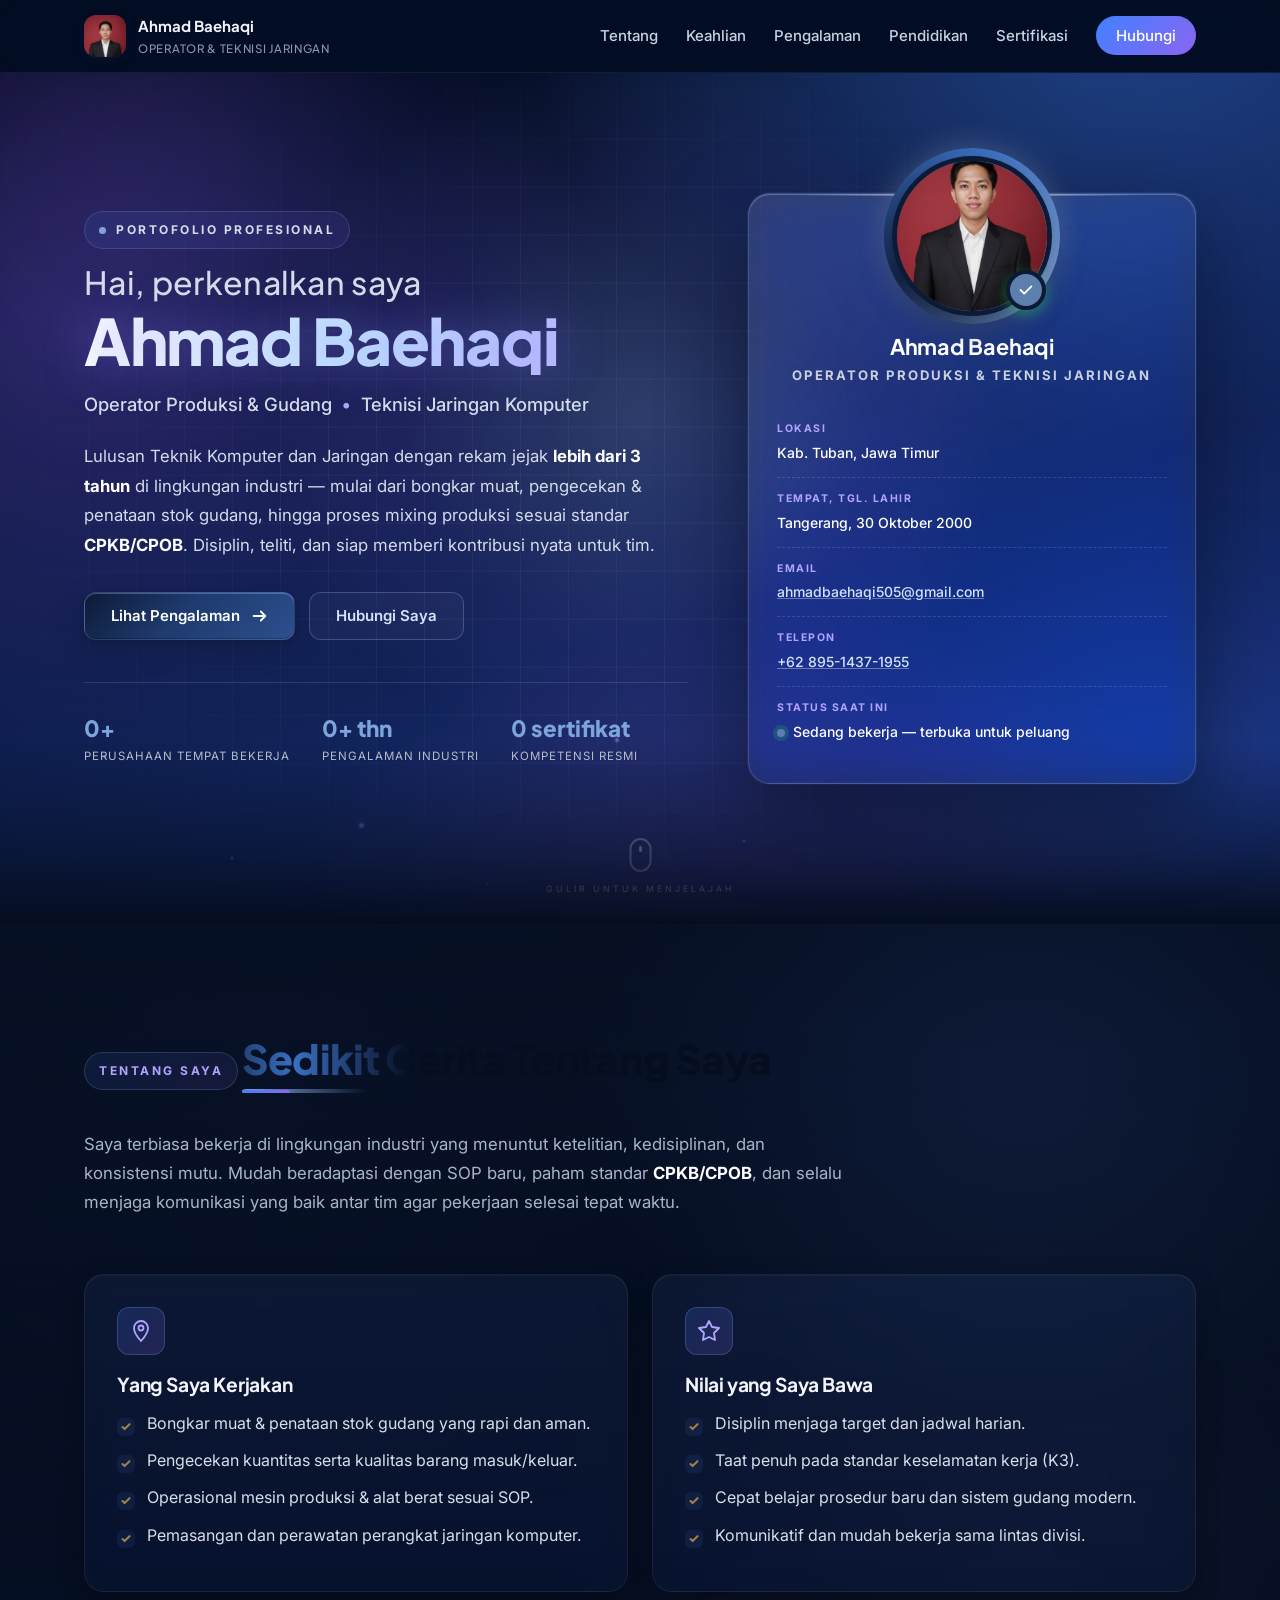
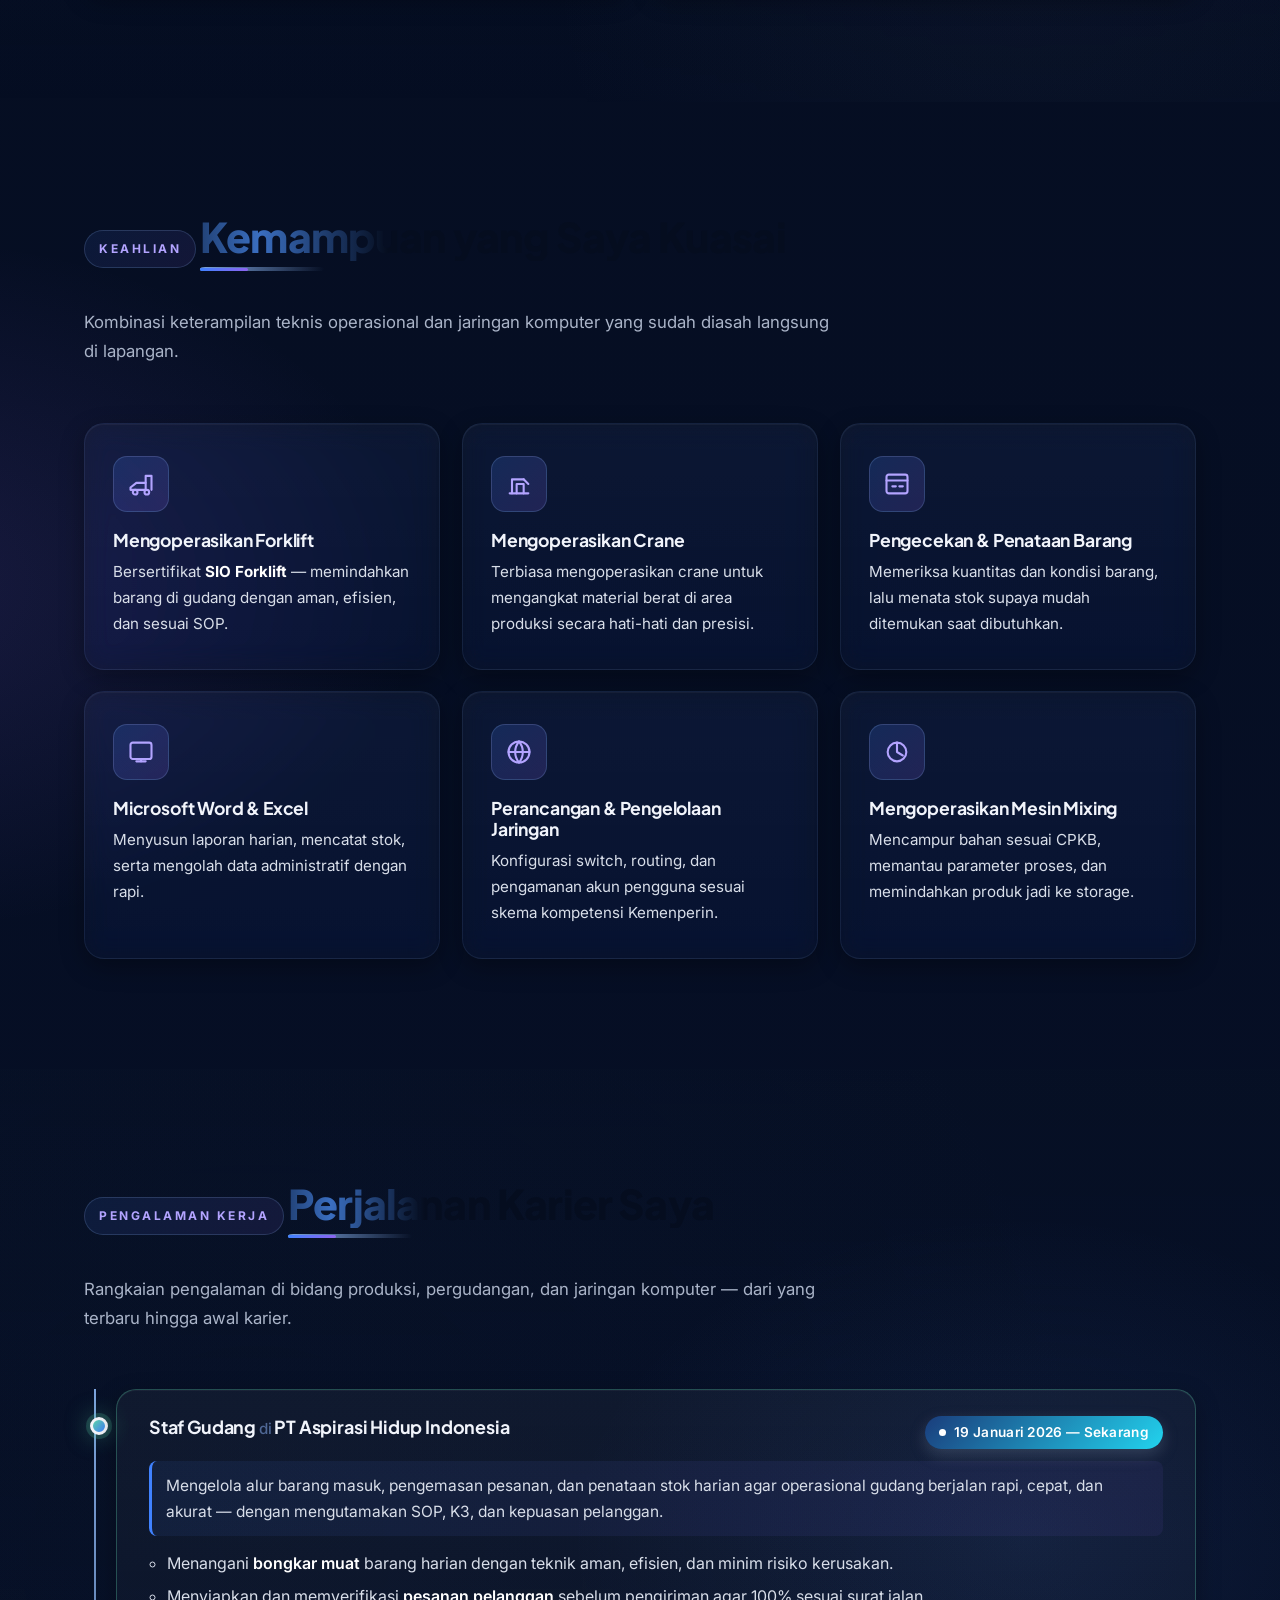
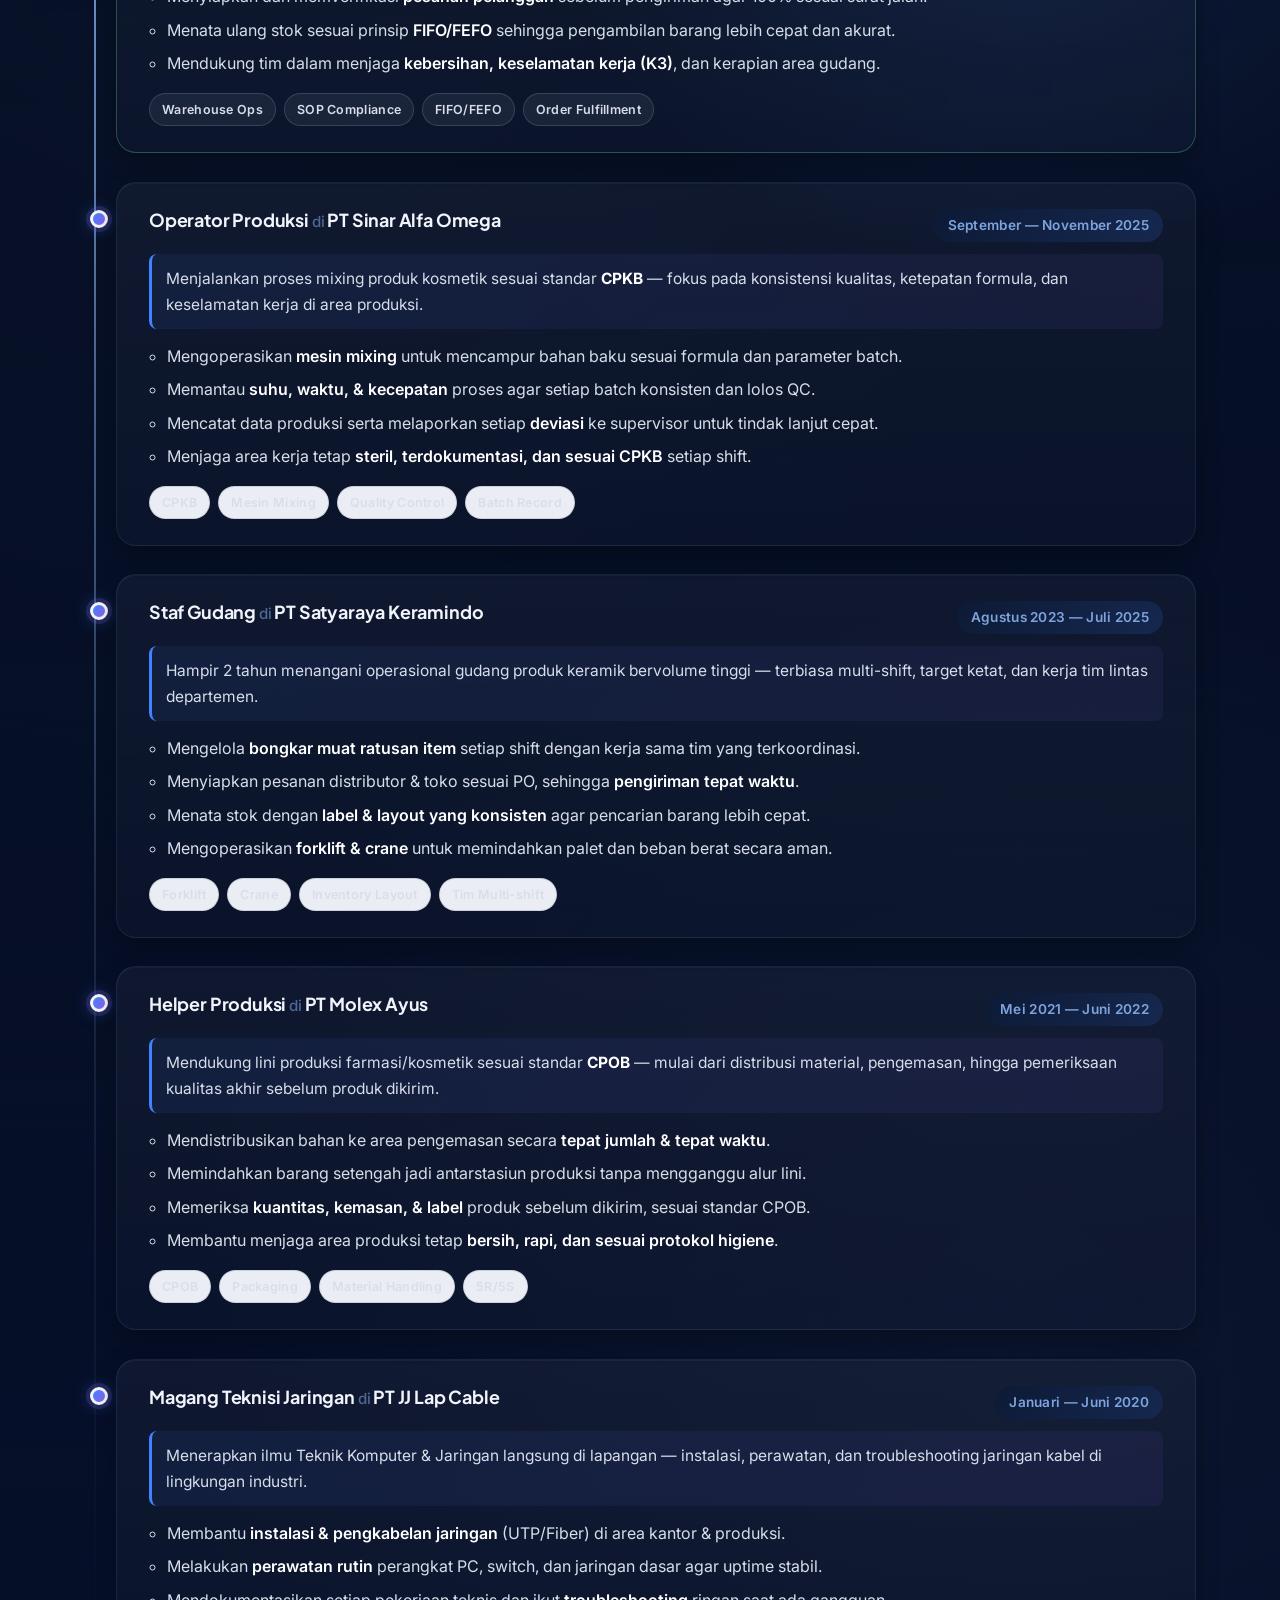
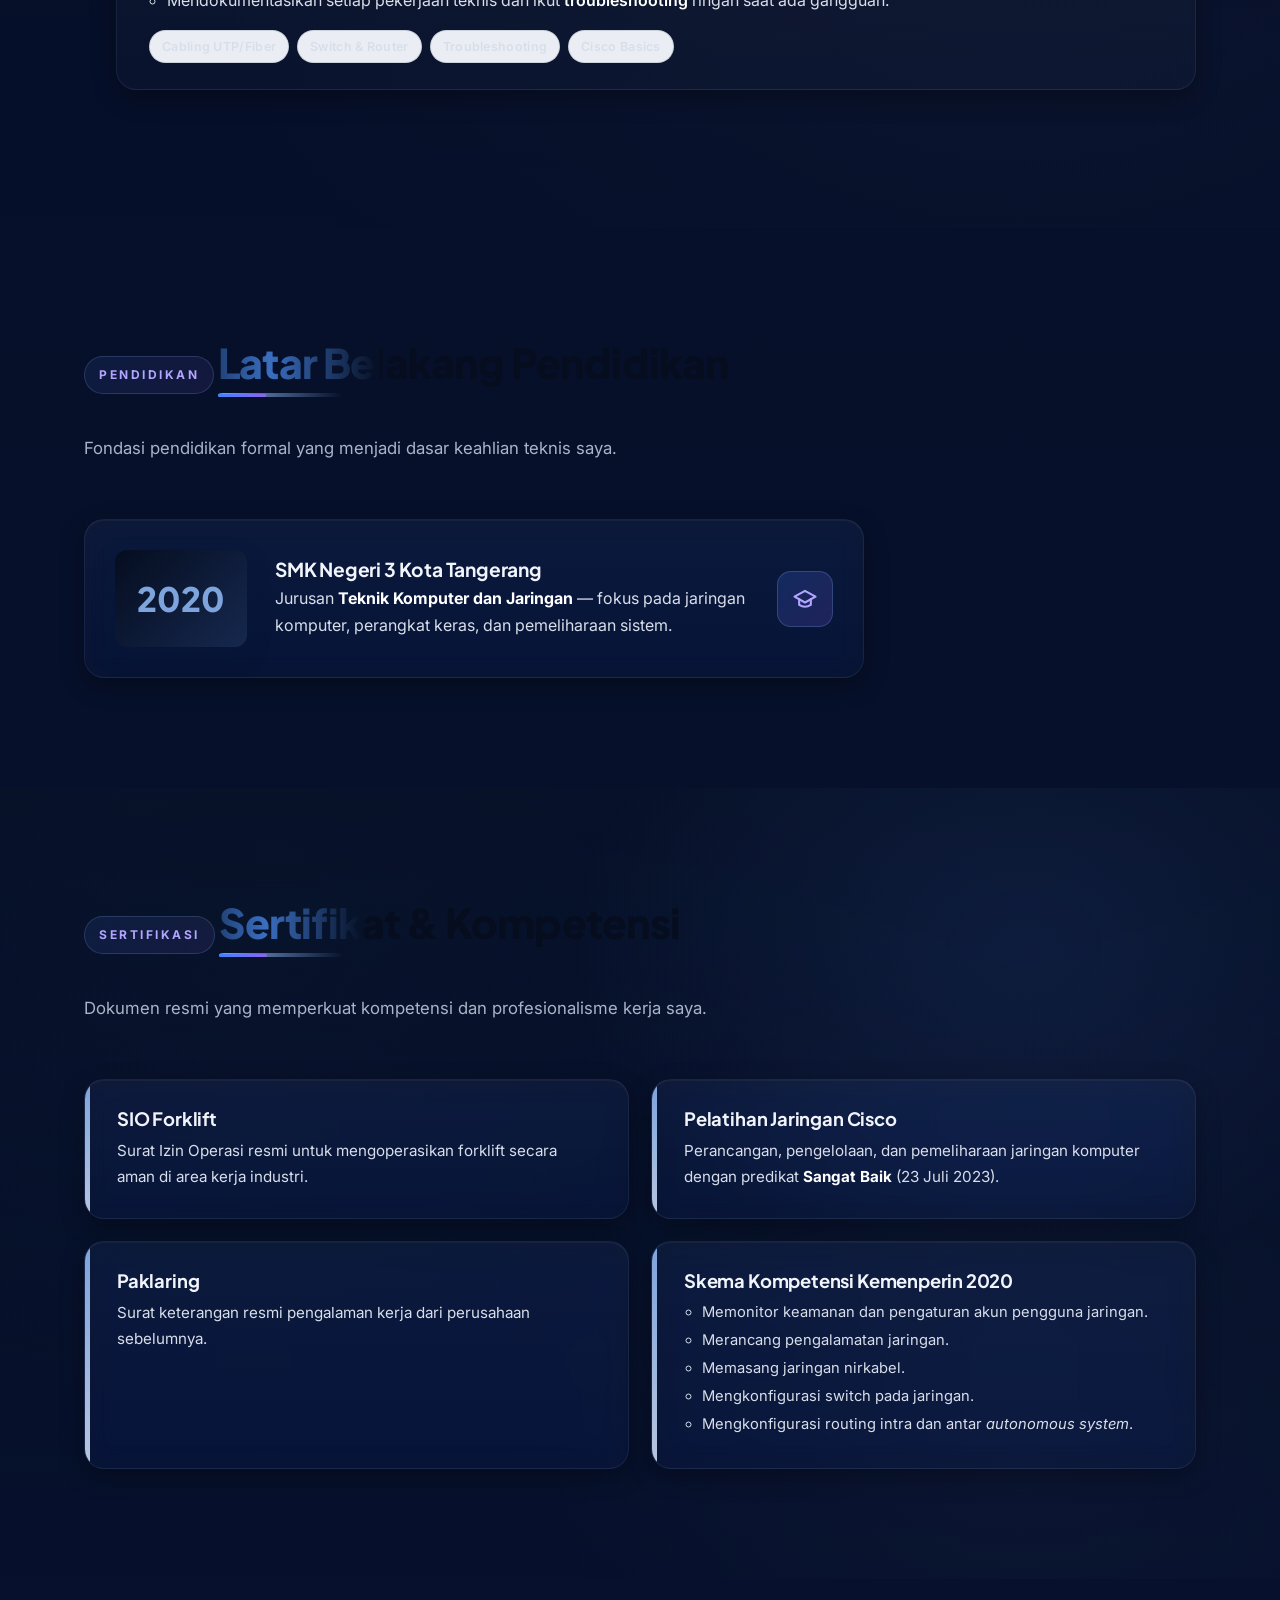
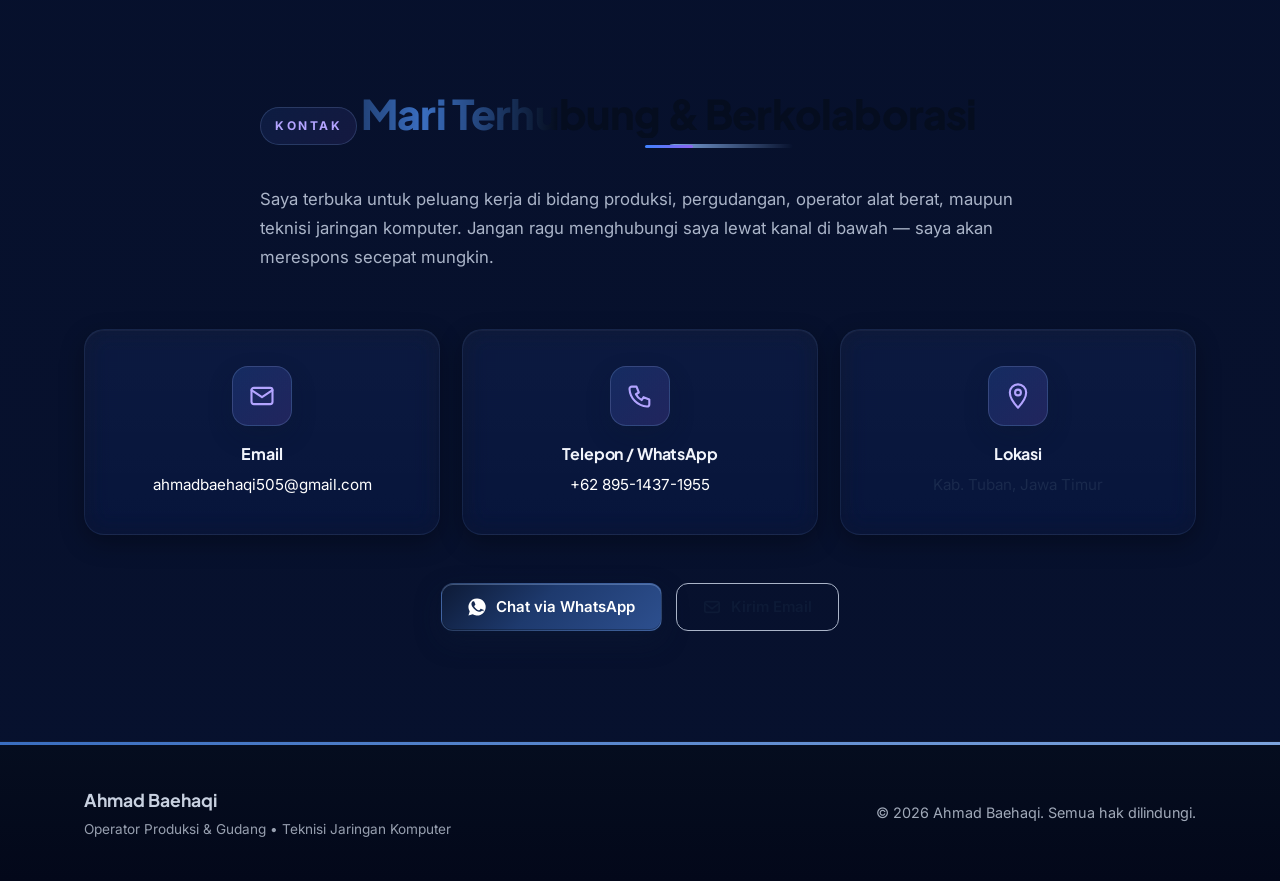
==== index.html @ 5075835d "v9.1: Hapus eyebrow numbering, naikkan kontras semua teks (body/list/period/tag/footer/dt) Co-Author" ====
<!DOCTYPE html>
<html lang="id">
<head>
  <meta charset="UTF-8" />
  <meta name="viewport" content="width=device-width, initial-scale=1.0" />
  <meta name="description" content="Portofolio resmi Ahmad Baehaqi — Operator Produksi & Gudang sekaligus Teknisi Jaringan Komputer. Pengalaman lebih dari 3 tahun menangani bongkar muat, pengelolaan stok, proses mixing produksi sesuai CPKB/CPOB, dan konfigurasi jaringan." />
  <meta name="author" content="Ahmad Baehaqi" />
  <meta name="theme-color" content="#050d1f" />
  <title>Ahmad Baehaqi — Operator Produksi &amp; Teknisi Jaringan</title>

  <!-- Open Graph -->
  <meta property="og:title" content="Ahmad Baehaqi — Portofolio Profesional" />
  <meta property="og:description" content="Operator Produksi &amp; Gudang bersertifikat SIO Forklift, sekaligus Teknisi Jaringan Komputer bersertifikat Cisco." />
  <meta property="og:type" content="website" />
  <meta property="og:image" content="assets/profile.png" />

  <link rel="preconnect" href="https://fonts.googleapis.com" />
  <link rel="preconnect" href="https://fonts.gstatic.com" crossorigin />
  <link href="https://fonts.googleapis.com/css2?family=Inter:wght@400;500;600;700;800&family=Plus+Jakarta+Sans:wght@600;700;800;900&display=swap" rel="stylesheet" />

  <link rel="stylesheet" href="styles.css" />
  <link rel="icon" type="image/svg+xml" href="data:image/svg+xml,%3Csvg xmlns='http://www.w3.org/2000/svg' viewBox='0 0 64 64'%3E%3Crect width='64' height='64' rx='14' fill='%233a4c6b'/%3E%3Ctext x='50%25' y='58%25' text-anchor='middle' fill='%23e7c695' font-family='Inter,Arial' font-size='32' font-weight='800'%3EAB%3C/text%3E%3C/svg%3E" />
</head>
<body>
  <!-- Scroll progress bar -->
  <div class="scroll-progress" aria-hidden="true"><span></span></div>

  <a class="skip-link" href="#main">Lewati ke konten utama</a>

  <header class="site-header" id="top">
    <div class="container nav-wrap">
      <a href="#top" class="brand" aria-label="Ahmad Baehaqi — Beranda">
        <span class="brand-mark" aria-hidden="true">
          <img src="assets/profile.png" alt="" loading="eager" width="40" height="40" draggable="false" oncontextmenu="return false" />
        </span>
        <span class="brand-text">
          <strong>Ahmad Baehaqi</strong>
          <small>Operator &amp; Teknisi Jaringan</small>
        </span>
      </a>

      <button class="nav-toggle" aria-expanded="false" aria-controls="primary-nav" aria-label="Buka menu navigasi">
        <span></span><span></span><span></span>
      </button>

      <nav id="primary-nav" class="primary-nav" aria-label="Navigasi utama">
        <ul>
          <li><a href="#about">Tentang</a></li>
          <li><a href="#skills">Keahlian</a></li>
          <li><a href="#experience">Pengalaman</a></li>
          <li><a href="#education">Pendidikan</a></li>
          <li><a href="#certifications">Sertifikasi</a></li>
          <li><a href="#contact" class="nav-cta btn-ripple">Hubungi</a></li>
        </ul>
      </nav>
    </div>
  </header>

  <main id="main">
    <!-- HERO -->
    <section class="hero">
      <div class="hero-bg" aria-hidden="true">
        <div class="hero-grid-pattern"></div>
        <div class="hero-orb hero-orb-1"></div>
        <div class="hero-orb hero-orb-2"></div>
        <div class="hero-spotlight"></div>
        <div class="particles">
          <span class="particle p1"></span><span class="particle p2"></span>
          <span class="particle p3"></span><span class="particle p4"></span>
          <span class="particle p5"></span><span class="particle p6"></span>
        </div>
      </div>

      <div class="container hero-grid">
        <div class="hero-copy reveal">
          <p class="eyebrow"><span class="pulse-dot"></span>Portofolio Profesional</p>
          <h1>
            <span class="hero-greet">Hai, perkenalkan saya</span>
            <span class="hero-name" data-text="Ahmad Baehaqi">Ahmad Baehaqi</span>
          </h1>
          <p class="title">Operator Produksi &amp; Gudang<span class="sep">•</span>Teknisi Jaringan Komputer</p>
          <p class="lead">
            Lulusan Teknik Komputer dan Jaringan dengan rekam jejak
            <strong>lebih dari 3 tahun</strong> di lingkungan industri — mulai dari
            bongkar muat, pengecekan &amp; penataan stok gudang, hingga proses mixing
            produksi sesuai standar <strong>CPKB/CPOB</strong>. Disiplin, teliti, dan
            siap memberi kontribusi nyata untuk tim.
          </p>
          <div class="hero-cta">
            <a class="btn btn-primary btn-ripple" href="#experience">
              Lihat Pengalaman
              <svg class="btn-arrow" width="18" height="18" viewBox="0 0 20 20" fill="none" stroke="currentColor" stroke-width="2" stroke-linecap="round" stroke-linejoin="round" aria-hidden="true"><path d="M4 10h12M12 5l5 5-5 5"/></svg>
            </a>
            <a class="btn btn-ghost btn-ripple" href="#contact">Hubungi Saya</a>
          </div>
          <ul class="hero-meta" aria-label="Ringkasan profesional">
            <li><span class="counter" data-target="5" data-suffix="+">0+</span><small>Perusahaan Tempat Bekerja</small></li>
            <li><span class="counter" data-target="3" data-suffix="+ thn">0+ thn</span><small>Pengalaman Industri</small></li>
            <li><span class="counter" data-target="4" data-suffix=" sertifikat">0 sertifikat</span><small>Kompetensi Resmi</small></li>
          </ul>
        </div>

        <aside class="hero-card reveal reveal-delay-1" aria-label="Kartu profil">
          <div class="hero-photo-wrap">
            <span class="photo-pulse photo-pulse-1" aria-hidden="true"></span>
            <span class="photo-pulse photo-pulse-2" aria-hidden="true"></span>
            <div class="hero-photo-ring" aria-hidden="true"></div>
            <img class="hero-photo" src="assets/profile.png" alt="Foto profil Ahmad Baehaqi" width="180" height="180" draggable="false" oncontextmenu="return false" />
            <span class="hero-badge" aria-hidden="true">
              <svg viewBox="0 0 20 20" fill="none" stroke="currentColor" stroke-width="2" stroke-linecap="round" stroke-linejoin="round"><path d="M4 10l4 4 8-8"/></svg>
            </span>
          </div>
          <h2 class="hero-card-name">Ahmad Baehaqi</h2>
          <p class="hero-card-role">Operator Produksi &amp; Teknisi Jaringan</p>
          <dl class="profile-list">
            <div><dt>Lokasi</dt><dd>Kab. Tuban, Jawa Timur</dd></div>
            <div><dt>Tempat, Tgl. Lahir</dt><dd>Tangerang, 30 Oktober 2000</dd></div>
            <div><dt>Email</dt><dd><a href="mailto:ahmadbaehaqi505@gmail.com">ahmadbaehaqi505@gmail.com</a></dd></div>
            <div><dt>Telepon</dt><dd><a href="tel:+6289514371955">+62 895-1437-1955</a></dd></div>
            <div><dt>Status Saat Ini</dt><dd><span class="dot" aria-hidden="true"></span>Sedang bekerja — terbuka untuk peluang</dd></div>
          </dl>
        </aside>
      </div>

      <div class="scroll-hint" aria-hidden="true">
        <span class="mouse"><span></span></span>
        <small>Gulir untuk menjelajah</small>
      </div>
    </section>

    <!-- ABOUT -->
    <section id="about" class="section section-alt">
      <div class="container">
        <header class="section-head reveal">
          <p class="eyebrow">Tentang Saya</p>
          <h2>Sedikit Cerita Tentang Saya</h2>
          <p class="section-lead">
            Saya terbiasa bekerja di lingkungan industri yang menuntut ketelitian,
            kedisiplinan, dan konsistensi mutu. Mudah beradaptasi dengan SOP baru,
            paham standar <strong>CPKB/CPOB</strong>, dan selalu menjaga komunikasi
            yang baik antar tim agar pekerjaan selesai tepat waktu.
          </p>
        </header>

        <div class="about-grid">
          <article class="about-card reveal">
            <span class="about-card-icon" aria-hidden="true">
              <svg viewBox="0 0 24 24" fill="none" stroke="currentColor" stroke-width="1.8" stroke-linecap="round" stroke-linejoin="round"><path d="M12 22s-7-7.5-7-13a7 7 0 1114 0c0 5.5-7 13-7 13z"/><circle cx="12" cy="9" r="2.5"/></svg>
            </span>
            <h3>Yang Saya Kerjakan</h3>
            <ul class="check-list">
              <li>Bongkar muat &amp; penataan stok gudang yang rapi dan aman.</li>
              <li>Pengecekan kuantitas serta kualitas barang masuk/keluar.</li>
              <li>Operasional mesin produksi &amp; alat berat sesuai SOP.</li>
              <li>Pemasangan dan perawatan perangkat jaringan komputer.</li>
            </ul>
          </article>
          <article class="about-card reveal reveal-delay-1">
            <span class="about-card-icon" aria-hidden="true">
              <svg viewBox="0 0 24 24" fill="none" stroke="currentColor" stroke-width="1.8" stroke-linecap="round" stroke-linejoin="round"><path d="M12 2l3 6 7 1-5 5 1 7-6-3-6 3 1-7-5-5 7-1 3-6z"/></svg>
            </span>
            <h3>Nilai yang Saya Bawa</h3>
            <ul class="check-list">
              <li>Disiplin menjaga target dan jadwal harian.</li>
              <li>Taat penuh pada standar keselamatan kerja (K3).</li>
              <li>Cepat belajar prosedur baru dan sistem gudang modern.</li>
              <li>Komunikatif dan mudah bekerja sama lintas divisi.</li>
            </ul>
          </article>
        </div>
      </div>
    </section>

    <!-- SKILLS -->
    <section id="skills" class="section">
      <div class="container">
        <header class="section-head reveal">
          <p class="eyebrow">Keahlian</p>
          <h2>Kemampuan yang Saya Kuasai</h2>
          <p class="section-lead">Kombinasi keterampilan teknis operasional dan jaringan komputer yang sudah diasah langsung di lapangan.</p>
        </header>

        <ul class="skills-grid">
          <li class="skill-card reveal">
            <span class="skill-icon" aria-hidden="true">
              <svg viewBox="0 0 24 24" fill="none" stroke="currentColor" stroke-width="1.8" stroke-linecap="round" stroke-linejoin="round"><path d="M3 17h13v-6H8L3 15v2z"/><path d="M16 11V5h5v12"/><circle cx="7" cy="19" r="2"/><circle cx="17" cy="19" r="2"/></svg>
            </span>
            <h3>Mengoperasikan Forklift</h3>
            <p>Bersertifikat <strong>SIO Forklift</strong> — memindahkan barang di gudang dengan aman, efisien, dan sesuai SOP.</p>
          </li>
          <li class="skill-card reveal reveal-delay-1">
            <span class="skill-icon" aria-hidden="true">
              <svg viewBox="0 0 24 24" fill="none" stroke="currentColor" stroke-width="1.8" stroke-linecap="round" stroke-linejoin="round"><path d="M4 20h16"/><path d="M6 20V8h10"/><path d="M16 8l4 4"/><path d="M10 20V12h6v8"/></svg>
            </span>
            <h3>Mengoperasikan Crane</h3>
            <p>Terbiasa mengoperasikan crane untuk mengangkat material berat di area produksi secara hati-hati dan presisi.</p>
          </li>
          <li class="skill-card reveal reveal-delay-2">
            <span class="skill-icon" aria-hidden="true">
              <svg viewBox="0 0 24 24" fill="none" stroke="currentColor" stroke-width="1.8" stroke-linecap="round" stroke-linejoin="round"><rect x="3" y="4" width="18" height="16" rx="2"/><path d="M3 9h18"/><path d="M8 14h3"/><path d="M14 14h3"/></svg>
            </span>
            <h3>Pengecekan &amp; Penataan Barang</h3>
            <p>Memeriksa kuantitas dan kondisi barang, lalu menata stok supaya mudah ditemukan saat dibutuhkan.</p>
          </li>
          <li class="skill-card reveal">
            <span class="skill-icon" aria-hidden="true">
              <svg viewBox="0 0 24 24" fill="none" stroke="currentColor" stroke-width="1.8" stroke-linecap="round" stroke-linejoin="round"><rect x="3" y="4" width="18" height="14" rx="2"/><path d="M8 20h8"/><path d="M12 18v2"/></svg>
            </span>
            <h3>Microsoft Word &amp; Excel</h3>
            <p>Menyusun laporan harian, mencatat stok, serta mengolah data administratif dengan rapi.</p>
          </li>
          <li class="skill-card reveal reveal-delay-1">
            <span class="skill-icon" aria-hidden="true">
              <svg viewBox="0 0 24 24" fill="none" stroke="currentColor" stroke-width="1.8" stroke-linecap="round" stroke-linejoin="round"><circle cx="12" cy="12" r="9"/><path d="M3 12h18"/><path d="M12 3a14 14 0 010 18"/><path d="M12 3a14 14 0 000 18"/></svg>
            </span>
            <h3>Perancangan &amp; Pengelolaan Jaringan</h3>
            <p>Konfigurasi switch, routing, dan pengamanan akun pengguna sesuai skema kompetensi Kemenperin.</p>
          </li>
          <li class="skill-card reveal reveal-delay-2">
            <span class="skill-icon" aria-hidden="true">
              <svg viewBox="0 0 24 24" fill="none" stroke="currentColor" stroke-width="1.8" stroke-linecap="round" stroke-linejoin="round"><circle cx="12" cy="12" r="8"/><path d="M12 4v8l5 3"/></svg>
            </span>
            <h3>Mengoperasikan Mesin Mixing</h3>
            <p>Mencampur bahan sesuai CPKB, memantau parameter proses, dan memindahkan produk jadi ke storage.</p>
          </li>
        </ul>
      </div>
    </section>

    <!-- EXPERIENCE -->
    <section id="experience" class="section section-alt">
      <div class="container">
        <header class="section-head reveal">
          <p class="eyebrow">Pengalaman Kerja</p>
          <h2>Perjalanan Karier Saya</h2>
          <p class="section-lead">Rangkaian pengalaman di bidang produksi, pergudangan, dan jaringan komputer — dari yang terbaru hingga awal karier.</p>
        </header>

        <ol class="timeline">
          <li class="timeline-item reveal is-current">
            <div class="timeline-dot" aria-hidden="true"></div>
            <div class="timeline-card">
              <div class="timeline-head">
                <h3>Staf Gudang <span class="at">di</span> PT Aspirasi Hidup Indonesia</h3>
                <span class="period period-current"><span class="period-dot" aria-hidden="true"></span>19 Januari 2026 — Sekarang</span>
              </div>
              <p class="timeline-summary">Mengelola alur barang masuk, pengemasan pesanan, dan penataan stok harian agar operasional gudang berjalan rapi, cepat, dan akurat — dengan mengutamakan SOP, K3, dan kepuasan pelanggan.</p>
              <ul>
                <li>Menangani <strong>bongkar muat</strong> barang harian dengan teknik aman, efisien, dan minim risiko kerusakan.</li>
                <li>Menyiapkan dan memverifikasi <strong>pesanan pelanggan</strong> sebelum pengiriman agar 100% sesuai surat jalan.</li>
                <li>Menata ulang stok sesuai prinsip <strong>FIFO/FEFO</strong> sehingga pengambilan barang lebih cepat dan akurat.</li>
                <li>Mendukung tim dalam menjaga <strong>kebersihan, keselamatan kerja (K3)</strong>, dan kerapian area gudang.</li>
              </ul>
              <ul class="tag-list" aria-label="Kompetensi utama">
                <li>Warehouse Ops</li><li>SOP Compliance</li><li>FIFO/FEFO</li><li>Order Fulfillment</li>
              </ul>
            </div>
          </li>

          <li class="timeline-item reveal">
            <div class="timeline-dot" aria-hidden="true"></div>
            <div class="timeline-card">
              <div class="timeline-head">
                <h3>Operator Produksi <span class="at">di</span> PT Sinar Alfa Omega</h3>
                <span class="period">September — November 2025</span>
              </div>
              <p class="timeline-summary">Menjalankan proses mixing produk kosmetik sesuai standar <strong>CPKB</strong> — fokus pada konsistensi kualitas, ketepatan formula, dan keselamatan kerja di area produksi.</p>
              <ul>
                <li>Mengoperasikan <strong>mesin mixing</strong> untuk mencampur bahan baku sesuai formula dan parameter batch.</li>
                <li>Memantau <strong>suhu, waktu, &amp; kecepatan</strong> proses agar setiap batch konsisten dan lolos QC.</li>
                <li>Mencatat data produksi serta melaporkan setiap <strong>deviasi</strong> ke supervisor untuk tindak lanjut cepat.</li>
                <li>Menjaga area kerja tetap <strong>steril, terdokumentasi, dan sesuai CPKB</strong> setiap shift.</li>
              </ul>
              <ul class="tag-list" aria-label="Kompetensi utama">
                <li>CPKB</li><li>Mesin Mixing</li><li>Quality Control</li><li>Batch Record</li>
              </ul>
            </div>
          </li>

          <li class="timeline-item reveal">
            <div class="timeline-dot" aria-hidden="true"></div>
            <div class="timeline-card">
              <div class="timeline-head">
                <h3>Staf Gudang <span class="at">di</span> PT Satyaraya Keramindo</h3>
                <span class="period">Agustus 2023 — Juli 2025</span>
              </div>
              <p class="timeline-summary">Hampir 2 tahun menangani operasional gudang produk keramik bervolume tinggi — terbiasa multi-shift, target ketat, dan kerja tim lintas departemen.</p>
              <ul>
                <li>Mengelola <strong>bongkar muat ratusan item</strong> setiap shift dengan kerja sama tim yang terkoordinasi.</li>
                <li>Menyiapkan pesanan distributor &amp; toko sesuai PO, sehingga <strong>pengiriman tepat waktu</strong>.</li>
                <li>Menata stok dengan <strong>label &amp; layout yang konsisten</strong> agar pencarian barang lebih cepat.</li>
                <li>Mengoperasikan <strong>forklift &amp; crane</strong> untuk memindahkan palet dan beban berat secara aman.</li>
              </ul>
              <ul class="tag-list" aria-label="Kompetensi utama">
                <li>Forklift</li><li>Crane</li><li>Inventory Layout</li><li>Tim Multi-shift</li>
              </ul>
            </div>
          </li>

          <li class="timeline-item reveal">
            <div class="timeline-dot" aria-hidden="true"></div>
            <div class="timeline-card">
              <div class="timeline-head">
                <h3>Helper Produksi <span class="at">di</span> PT Molex Ayus</h3>
                <span class="period">Mei 2021 — Juni 2022</span>
              </div>
              <p class="timeline-summary">Mendukung lini produksi farmasi/kosmetik sesuai standar <strong>CPOB</strong> — mulai dari distribusi material, pengemasan, hingga pemeriksaan kualitas akhir sebelum produk dikirim.</p>
              <ul>
                <li>Mendistribusikan bahan ke area pengemasan secara <strong>tepat jumlah &amp; tepat waktu</strong>.</li>
                <li>Memindahkan barang setengah jadi antarstasiun produksi tanpa mengganggu alur lini.</li>
                <li>Memeriksa <strong>kuantitas, kemasan, &amp; label</strong> produk sebelum dikirim, sesuai standar CPOB.</li>
                <li>Membantu menjaga area produksi tetap <strong>bersih, rapi, dan sesuai protokol higiene</strong>.</li>
              </ul>
              <ul class="tag-list" aria-label="Kompetensi utama">
                <li>CPOB</li><li>Packaging</li><li>Material Handling</li><li>5R/5S</li>
              </ul>
            </div>
          </li>

          <li class="timeline-item reveal">
            <div class="timeline-dot" aria-hidden="true"></div>
            <div class="timeline-card">
              <div class="timeline-head">
                <h3>Magang Teknisi Jaringan <span class="at">di</span> PT JJ Lap Cable</h3>
                <span class="period">Januari — Juni 2020</span>
              </div>
              <p class="timeline-summary">Menerapkan ilmu Teknik Komputer &amp; Jaringan langsung di lapangan — instalasi, perawatan, dan troubleshooting jaringan kabel di lingkungan industri.</p>
              <ul>
                <li>Membantu <strong>instalasi &amp; pengkabelan jaringan</strong> (UTP/Fiber) di area kantor &amp; produksi.</li>
                <li>Melakukan <strong>perawatan rutin</strong> perangkat PC, switch, dan jaringan dasar agar uptime stabil.</li>
                <li>Mendokumentasikan setiap pekerjaan teknis dan ikut <strong>troubleshooting</strong> ringan saat ada gangguan.</li>
              </ul>
              <ul class="tag-list" aria-label="Kompetensi utama">
                <li>Cabling UTP/Fiber</li><li>Switch &amp; Router</li><li>Troubleshooting</li><li>Cisco Basics</li>
              </ul>
            </div>
          </li>
        </ol>
      </div>
    </section>

    <!-- EDUCATION -->
    <section id="education" class="section">
      <div class="container">
        <header class="section-head reveal">
          <p class="eyebrow">Pendidikan</p>
          <h2>Latar Belakang Pendidikan</h2>
          <p class="section-lead">Fondasi pendidikan formal yang menjadi dasar keahlian teknis saya.</p>
        </header>

        <div class="edu-card reveal">
          <div class="edu-year">2020</div>
          <div class="edu-body">
            <h3>SMK Negeri 3 Kota Tangerang</h3>
            <p>Jurusan <strong>Teknik Komputer dan Jaringan</strong> — fokus pada jaringan komputer, perangkat keras, dan pemeliharaan sistem.</p>
          </div>
          <span class="edu-icon" aria-hidden="true">
            <svg viewBox="0 0 24 24" fill="none" stroke="currentColor" stroke-width="1.8" stroke-linecap="round" stroke-linejoin="round"><path d="M3 10l9-5 9 5-9 5-9-5z"/><path d="M7 12v5c3 2 7 2 10 0v-5"/></svg>
          </span>
        </div>
      </div>
    </section>

    <!-- CERTIFICATIONS -->
    <section id="certifications" class="section section-alt">
      <div class="container">
        <header class="section-head reveal">
          <p class="eyebrow">Sertifikasi</p>
          <h2>Sertifikat &amp; Kompetensi</h2>
          <p class="section-lead">Dokumen resmi yang memperkuat kompetensi dan profesionalisme kerja saya.</p>
        </header>

        <ul class="cert-grid">
          <li class="cert-card reveal">
            <span class="cert-ribbon" aria-hidden="true"></span>
            <h3>SIO Forklift</h3>
            <p>Surat Izin Operasi resmi untuk mengoperasikan forklift secara aman di area kerja industri.</p>
          </li>
          <li class="cert-card reveal reveal-delay-1">
            <span class="cert-ribbon" aria-hidden="true"></span>
            <h3>Pelatihan Jaringan Cisco</h3>
            <p>Perancangan, pengelolaan, dan pemeliharaan jaringan komputer dengan predikat <strong>Sangat Baik</strong> (23 Juli 2023).</p>
          </li>
          <li class="cert-card reveal">
            <span class="cert-ribbon" aria-hidden="true"></span>
            <h3>Paklaring</h3>
            <p>Surat keterangan resmi pengalaman kerja dari perusahaan sebelumnya.</p>
          </li>
          <li class="cert-card reveal reveal-delay-1">
            <span class="cert-ribbon" aria-hidden="true"></span>
            <h3>Skema Kompetensi Kemenperin 2020</h3>
            <ul class="mini-list">
              <li>Memonitor keamanan dan pengaturan akun pengguna jaringan.</li>
              <li>Merancang pengalamatan jaringan.</li>
              <li>Memasang jaringan nirkabel.</li>
              <li>Mengkonfigurasi switch pada jaringan.</li>
              <li>Mengkonfigurasi routing intra dan antar <em>autonomous system</em>.</li>
            </ul>
          </li>
        </ul>
      </div>
    </section>

    <!-- CONTACT -->
    <section id="contact" class="section contact-section">
      <div class="container contact-wrap">
        <header class="section-head section-head-center reveal">
          <p class="eyebrow">Kontak</p>
          <h2>Mari Terhubung &amp; Berkolaborasi</h2>
          <p class="section-lead">
            Saya terbuka untuk peluang kerja di bidang produksi, pergudangan, operator alat berat,
            maupun teknisi jaringan komputer. Jangan ragu menghubungi saya lewat kanal di bawah —
            saya akan merespons secepat mungkin.
          </p>
        </header>

        <ul class="contact-grid">
          <li class="contact-card reveal">
            <span class="contact-icon" aria-hidden="true">
              <svg viewBox="0 0 24 24" fill="none" stroke="currentColor" stroke-width="1.8" stroke-linecap="round" stroke-linejoin="round"><rect x="3" y="5" width="18" height="14" rx="2"/><path d="M3 7l9 6 9-6"/></svg>
            </span>
            <h3>Email</h3>
            <a class="contact-link" href="mailto:ahmadbaehaqi505@gmail.com">ahmadbaehaqi505@gmail.com</a>
          </li>
          <li class="contact-card reveal reveal-delay-1">
            <span class="contact-icon" aria-hidden="true">
              <svg viewBox="0 0 24 24" fill="none" stroke="currentColor" stroke-width="1.8" stroke-linecap="round" stroke-linejoin="round"><path d="M5 4h4l2 5-2.5 1.5a11 11 0 005 5L15 13l5 2v4a2 2 0 01-2 2A16 16 0 013 6a2 2 0 012-2z"/></svg>
            </span>
            <h3>Telepon / WhatsApp</h3>
            <a class="contact-link" href="https://wa.me/6289514371955" target="_blank" rel="noopener">+62 895-1437-1955</a>
          </li>
          <li class="contact-card reveal reveal-delay-2">
            <span class="contact-icon" aria-hidden="true">
              <svg viewBox="0 0 24 24" fill="none" stroke="currentColor" stroke-width="1.8" stroke-linecap="round" stroke-linejoin="round"><path d="M12 22s-7-7.5-7-13a7 7 0 1114 0c0 5.5-7 13-7 13z"/><circle cx="12" cy="9" r="2.5"/></svg>
            </span>
            <h3>Lokasi</h3>
            <span class="contact-link">Kab. Tuban, Jawa Timur</span>
          </li>
        </ul>

        <div class="contact-cta reveal">
          <a class="btn btn-primary btn-ripple" href="https://wa.me/6289514371955?text=Halo%20Ahmad%2C%20saya%20tertarik%20bekerja%20sama." target="_blank" rel="noopener">
            <svg viewBox="0 0 20 20" fill="currentColor" aria-hidden="true" width="18" height="18"><path d="M10 .5a9.5 9.5 0 00-8.1 14.4L.5 19.5l4.7-1.4A9.5 9.5 0 1010 .5zm5.6 13.4c-.2.7-1.4 1.3-1.9 1.4-.5.1-1.1.1-1.8-.1-.4-.1-1-.3-1.7-.6-3-1.3-5-4.4-5.1-4.6-.2-.2-1.3-1.7-1.3-3.3 0-1.5.8-2.3 1.1-2.6.3-.3.6-.4.8-.4h.6c.2 0 .5-.1.7.5.3.7 1 2.4 1.1 2.6.1.2.1.4 0 .6-.1.2-.2.4-.4.6-.2.2-.4.5-.5.6-.2.2-.4.4-.2.8.2.4.9 1.5 2 2.5 1.4 1.2 2.5 1.6 2.9 1.7.4.1.6.1.8-.1.2-.2.9-1 1.1-1.4.2-.3.4-.3.7-.2.3.1 1.8.9 2.2 1 .3.1.5.2.6.3 0 .2 0 .9-.2 1.7z"/></svg>
            Chat via WhatsApp
          </a>
          <a class="btn btn-outline-dark btn-ripple" href="mailto:ahmadbaehaqi505@gmail.com">
            <svg viewBox="0 0 20 20" fill="none" stroke="currentColor" stroke-width="2" stroke-linecap="round" stroke-linejoin="round" aria-hidden="true" width="18" height="18"><rect x="2" y="4" width="16" height="12" rx="2"/><path d="M2 6l8 6 8-6"/></svg>
            Kirim Email
          </a>
        </div>
      </div>
    </section>
  </main>

  <footer class="site-footer">
    <div class="container footer-wrap">
      <div>
        <p class="footer-brand">Ahmad Baehaqi</p>
        <p class="footer-sub">Operator Produksi &amp; Gudang • Teknisi Jaringan Komputer</p>
      </div>
      <p class="footer-meta">&copy; <span id="year"></span> Ahmad Baehaqi. Semua hak dilindungi.</p>
    </div>
  </footer>

  <a href="#top" class="to-top btn-ripple" aria-label="Kembali ke atas">
    <svg viewBox="0 0 20 20" fill="none" stroke="currentColor" stroke-width="2" stroke-linecap="round" stroke-linejoin="round" aria-hidden="true"><path d="M5 12l5-5 5 5"/></svg>
  </a>

  <script src="script.js"></script>
</body>
</html>
---- styles.css ----
/* =========================================================
   Ahmad Baehaqi — Portofolio
   Premium, Corporate / Professional edition (v2)
   Includes: reveal-on-scroll, ripple click, scroll progress,
   animated gradients, hero orbs, micro-interactions.
   ========================================================= */

:root {
  /* Palette — premium deep navy + royal blue + steel graphite (Stripe/Apple style, richer) */
  --navy-900: #050d1f;
  --navy-800: #0d1a36;
  --navy-700: #16284f;
  --navy-600: #1e3a6e;
  --navy-100: #d6dde9;
  --slate-900: #081226;
  --slate-700: #1a2a4d;
  --slate-600: #2d4f8e;
  --slate-500: #4f6896;
  --slate-300: #aab4c8;
  --slate-200: #cbd2dd;
  --slate-100: #e2e6ee;
  --slate-50:  #f1f4f9;
  --accent:    #3a6ec0;
  --accent-2:  #7da4dd;
  --accent-3:  #16284f;
  --accent-soft: rgba(58, 110, 192, 0.12);
  --cyan:      #5d7fae;
  --cyan-soft: rgba(93, 127, 174, 0.14);
  --rose:      #b8c6df;
  --silver:    #aab4c8;
  --silver-light: #d6dde9;
  --ice:       #dde6f3;
  --cream:     #f4f6fa;
  --cream-2:   #eaeef4;
  --white:     #ffffff;
  --success:   #5d7fae;

  /* Typography */
  --font-sans: 'Inter', system-ui, -apple-system, Segoe UI, Roboto, sans-serif;
  --font-display: 'Plus Jakarta Sans', var(--font-sans);

  /* Layout */
  --container: 1160px;
  --radius: 20px;
  --radius-sm: 12px;
  --shadow-sm: 0 2px 6px rgba(10, 22, 40, 0.05), 0 1px 3px rgba(10, 22, 40, 0.06);
  --shadow-md: 0 10px 28px rgba(10, 22, 40, 0.08), 0 4px 12px rgba(10, 22, 40, 0.05);
  --shadow-lg: 0 30px 70px rgba(10, 22, 40, 0.14);
  --shadow-gold: 0 14px 36px rgba(90, 108, 138, 0.30);

  --ease: cubic-bezier(0.16, 1, 0.3, 1);
  --ease-out: cubic-bezier(0.16, 1, 0.3, 1);
  --ease-smooth: cubic-bezier(0.4, 0, 0.2, 1);
  --transition: 0.5s var(--ease);
  --transition-fast: 0.25s var(--ease-smooth);
}

/* Reset */
*, *::before, *::after { box-sizing: border-box; }
html { scroll-behavior: smooth; }

body {
  margin: 0;
  font-family: var(--font-sans);
  background:
    radial-gradient(900px 600px at 90% -5%, rgba(220, 228, 240, 0.18), transparent 70%),
    radial-gradient(800px 500px at -10% 30%, rgba(180, 200, 220, 0.10), transparent 70%),
    linear-gradient(180deg, #f9fafc 0%, #f3f5f9 100%);
  background-attachment: fixed;
  font-size: 16px;
  line-height: 1.7;
  color: var(--slate-700);
  -webkit-font-smoothing: antialiased;
  -moz-osx-font-smoothing: grayscale;
  overflow-x: hidden;
}

::selection { background: var(--accent); color: var(--white); }

img {
  max-width: 100%;
  display: block;
  -webkit-user-drag: none;
  -khtml-user-drag: none;
  -moz-user-drag: none;
  -o-user-drag: none;
  user-drag: none;
  -webkit-touch-callout: none;
  pointer-events: none;
}

/* Discourage text selection / save on branding + photo */
.hero-photo-wrap,
.brand,
.hero-card-name,
.hero-card-role {
  -webkit-user-select: none;
  -moz-user-select: none;
  -ms-user-select: none;
  user-select: none;
}

a {
  color: var(--navy-700);
  text-decoration: none;
  transition: color var(--transition);
}
a:hover { color: var(--accent-3); }

h1, h2, h3, h4 {
  font-family: var(--font-display);
  color: var(--navy-900);
  line-height: 1.2;
  margin: 0 0 0.6em;
  letter-spacing: -0.01em;
}

.container {
  width: 100%;
  max-width: var(--container);
  margin: 0 auto;
  padding: 0 24px;
}

.skip-link {
  position: absolute;
  left: -9999px;
  top: 0;
  background: var(--navy-900);
  color: var(--white);
  padding: 10px 16px;
  z-index: 999;
  border-radius: 0 0 8px 0;
}
.skip-link:focus { left: 12px; top: 12px; }

/* ================= SCROLL PROGRESS BAR ================= */
.scroll-progress {
  position: fixed;
  inset: 0 0 auto 0;
  height: 3px;
  z-index: 200;
  background: transparent;
  pointer-events: none;
}
.scroll-progress span {
  display: block;
  height: 100%;
  width: 0%;
  background: linear-gradient(90deg, var(--accent), var(--accent-2));
  box-shadow: 0 0 12px rgba(212, 167, 44, 0.6);
  transition: width 0.1s linear;
}

/* ================= HEADER / NAV ================= */
.site-header {
  position: sticky;
  top: 0;
  background: rgba(250, 247, 241, 0.78);
  backdrop-filter: saturate(180%) blur(16px);
  -webkit-backdrop-filter: saturate(180%) blur(16px);
  border-bottom: 1px solid rgba(36, 52, 83, 0.12);
  z-index: 100;
  transition: background var(--transition), box-shadow var(--transition);
}
.site-header.is-scrolled {
  background: rgba(250, 247, 241, 0.95);
  box-shadow: 0 4px 22px rgba(10, 22, 40, 0.07);
}

.nav-wrap {
  display: flex;
  align-items: center;
  justify-content: space-between;
  min-height: 72px;
  gap: 16px;
  position: relative;
}

.brand {
  display: flex;
  align-items: center;
  gap: 12px;
  color: var(--navy-900);
  font-family: var(--font-display);
}
.brand:hover { color: var(--navy-900); }

.brand-mark {
  width: 42px;
  height: 42px;
  border-radius: 12px;
  overflow: hidden;
  background: var(--navy-800);
  display: grid;
  place-items: center;
  box-shadow: 0 4px 10px rgba(15, 42, 74, 0.18);
  transition: transform var(--transition);
}
.brand-mark img {
  width: 100%; height: 100%;
  object-fit: cover;
}
.brand:hover .brand-mark { transform: rotate(-4deg) scale(1.04); }

.brand-text strong { display: block; font-size: 15px; font-weight: 700; }
.brand-text small  { display: block; font-size: 11.5px; color: var(--slate-500); font-weight: 500; text-transform: uppercase; letter-spacing: 0.7px; }

.primary-nav ul {
  list-style: none;
  display: flex;
  gap: 28px;
  margin: 0;
  padding: 0;
  align-items: center;
}
.primary-nav a {
  color: var(--slate-700);
  font-weight: 500;
  font-size: 15px;
  padding: 8px 0;
  position: relative;
}
.primary-nav a::after {
  content: '';
  position: absolute;
  left: 0; right: 0; bottom: 0;
  height: 2px;
  background: var(--accent);
  transform: scaleX(0);
  transform-origin: left;
  transition: transform var(--transition);
}
.primary-nav a:hover::after,
.primary-nav a.is-active::after { transform: scaleX(1); }
.primary-nav a:hover { color: var(--navy-900); }

.nav-cta {
  background: linear-gradient(135deg, var(--navy-800), var(--navy-700));
  color: var(--white) !important;
  padding: 10px 20px !important;
  border-radius: 999px;
  transition: background var(--transition), transform var(--transition), box-shadow var(--transition);
  overflow: hidden;
  position: relative;
}
.nav-cta::after { display: none; }
.nav-cta:hover {
  background: linear-gradient(135deg, var(--navy-900), var(--navy-800));
  transform: translateY(-2px);
  box-shadow: 0 10px 22px rgba(10, 22, 40, 0.28);
}

.nav-toggle {
  display: none;
  width: 44px; height: 44px;
  border: 0;
  background: transparent;
  cursor: pointer;
  padding: 10px;
}
.nav-toggle span {
  display: block;
  height: 2px;
  background: var(--navy-900);
  margin: 5px 0;
  border-radius: 2px;
  transition: transform var(--transition), opacity var(--transition);
}
.nav-toggle[aria-expanded="true"] span:nth-child(1) { transform: translateY(7px) rotate(45deg); }
.nav-toggle[aria-expanded="true"] span:nth-child(2) { opacity: 0; }
.nav-toggle[aria-expanded="true"] span:nth-child(3) { transform: translateY(-7px) rotate(-45deg); }

/* ================= HERO ================= */
.hero {
  background:
    /* refined aurora mesh — cleaner, fewer overlaps */
    radial-gradient(1100px 800px at 88% -10%, rgba(64, 130, 255, 0.42), transparent 55%),
    radial-gradient(900px 700px at 5% 30%, rgba(110, 75, 220, 0.32), transparent 60%),
    radial-gradient(800px 600px at 60% 110%, rgba(200, 90, 170, 0.22), transparent 65%),
    /* deep base navy linear */
    linear-gradient(160deg,
      #03081a 0%,
      #08132e 22%,
      #0d1c48 45%,
      #142866 70%,
      #1c3186 100%
    );
  color: var(--white);
  padding: 120px 0 140px;
  position: relative;
  overflow: hidden;
  isolation: isolate;
}

/* Smooth fade-out at the bottom of hero, blending into cream sections */
.hero::after {
  content: '';
  position: absolute;
  left: 0;
  right: 0;
  bottom: 0;
  height: 180px;
  background: linear-gradient(
    180deg,
    rgba(249, 250, 252, 0) 0%,
    rgba(249, 250, 252, 0.30) 50%,
    rgba(249, 250, 252, 0.80) 85%,
    #f9fafc 100%
  );
  pointer-events: none;
  z-index: 1;
}

.hero-bg {
  position: absolute;
  inset: 0;
  z-index: -1;
  overflow: hidden;
}

.hero-grid-pattern {
  position: absolute;
  inset: 0;
  background-image:
    linear-gradient(rgba(255,255,255,0.04) 1px, transparent 1px),
    linear-gradient(90deg, rgba(255,255,255,0.04) 1px, transparent 1px);
  background-size: 48px 48px;
  background-position: center;
  mask-image: radial-gradient(ellipse at center, black 40%, transparent 80%);
  -webkit-mask-image: radial-gradient(ellipse at center, black 40%, transparent 80%);
}

.hero-orb {
  position: absolute;
  border-radius: 50%;
  filter: blur(70px);
  opacity: 0.55;
  will-change: transform;
}
.hero-orb-1 {
  width: 540px; height: 540px;
  background: radial-gradient(circle, rgba(140, 100, 240, 0.28), transparent 70%);
  top: -180px; left: -140px;
  animation: float-orb 22s var(--ease) infinite alternate;
}
.hero-orb-2 {
  width: 580px; height: 580px;
  background: radial-gradient(circle, rgba(80, 165, 255, 0.26), transparent 70%);
  bottom: -200px; right: -180px;
  animation: float-orb 26s var(--ease) infinite alternate-reverse;
}
@keyframes float-orb {
  0%   { transform: translate(0, 0) scale(1); }
  100% { transform: translate(60px, -40px) scale(1.08); }
}

.hero-grid {
  display: grid;
  grid-template-columns: 1.35fr 1fr;
  gap: 60px;
  align-items: center;
  position: relative;
  z-index: 2;
}

.eyebrow {
  display: inline-flex;
  align-items: center;
  gap: 10px;
  font-size: 11.5px;
  letter-spacing: 3px;
  text-transform: uppercase;
  color: var(--accent-2);
  font-weight: 700;
  margin: 0 0 16px;
  background: rgba(220, 228, 240, 0.10);
  border: 1px solid rgba(220, 228, 240, 0.28);
  padding: 8px 14px;
  border-radius: 999px;
}
.pulse-dot {
  width: 7px; height: 7px;
  border-radius: 50%;
  background: var(--accent-2);
  box-shadow: 0 0 0 0 rgba(220, 228, 240, 0.8);
  animation: pulse 1.8s infinite;
}
@keyframes pulse {
  0%   { box-shadow: 0 0 0 0 rgba(220, 228, 240, 0.7); }
  70%  { box-shadow: 0 0 0 10px rgba(220, 228, 240, 0); }
  100% { box-shadow: 0 0 0 0 rgba(220, 228, 240, 0); }
}

.hero h1 {
  color: var(--white);
  font-size: clamp(2.3rem, 5vw, 4rem);
  font-weight: 800;
  margin: 0 0 14px;
  letter-spacing: -0.02em;
  line-height: 1.08;
}
.hero-greet {
  display: block;
  font-size: 0.5em;
  font-weight: 500;
  letter-spacing: 0.01em;
  color: #c9d0db;
  margin-bottom: 6px;
  opacity: 0;
  transform: translateY(12px);
  animation: fadeUp 0.7s var(--ease-out) 0.2s forwards;
}
.hero h1 .hero-name {
  display: block;
  background: linear-gradient(90deg, var(--accent-2) 0%, var(--rose) 40%, var(--accent-2) 60%, var(--accent) 100%);
  background-size: 220% 100%;
  -webkit-background-clip: text;
  background-clip: text;
  -webkit-text-fill-color: transparent;
  animation: shimmer 7s ease-in-out infinite, fadeUp 0.9s var(--ease-out) 0.35s both;
  position: relative;
}
@keyframes shimmer {
  0%, 100% { background-position: 0% 0%; }
  50%      { background-position: 100% 0%; }
}
@keyframes fadeUp {
  0%   { opacity: 0; transform: translateY(14px); }
  100% { opacity: 1; transform: translateY(0); }
}

.title {
  font-size: 1.15rem;
  color: #b6bdc9;
  font-weight: 500;
  margin: 0 0 22px;
}
.title .sep {
  margin: 0 10px;
  color: var(--accent-2);
  font-weight: 700;
}

.lead {
  font-size: 1.05rem;
  color: #a8b0bf;
  max-width: 56ch;
  margin: 0 0 32px;
  line-height: 1.75;
}
.lead strong { color: var(--accent-2); font-weight: 600; }

.hero-cta {
  display: flex;
  flex-wrap: wrap;
  gap: 14px;
  margin-bottom: 42px;
}

/* Buttons */
.btn {
  display: inline-flex;
  align-items: center;
  gap: 10px;
  padding: 14px 26px;
  border-radius: 12px;
  font-family: var(--font-sans);
  font-weight: 600;
  font-size: 15px;
  line-height: 1.2;
  white-space: nowrap;
  text-decoration: none;
  border: 1px solid transparent;
  cursor: pointer;
  position: relative;
  overflow: hidden;
  transition: transform var(--transition), background var(--transition), color var(--transition), box-shadow var(--transition), border-color var(--transition);
}
.btn svg { flex-shrink: 0; width: 18px; height: 18px; }

.btn-primary {
  background: linear-gradient(135deg, var(--accent-2) 0%, var(--accent) 55%, var(--rose) 100%);
  color: var(--navy-900);
  box-shadow: var(--shadow-gold);
}
.btn-primary:hover {
  transform: translateY(-3px);
  box-shadow: 0 18px 40px rgba(90, 108, 138, 0.45);
  color: var(--navy-900);
}
.btn-primary:hover .btn-arrow { transform: translateX(4px); }
.btn-arrow { transition: transform var(--transition); }

.btn-ghost {
  border-color: rgba(255,255,255,0.28);
  color: var(--white);
}
.btn-ghost:hover {
  border-color: var(--accent-2);
  color: var(--accent-2);
  background: rgba(212, 167, 44, 0.08);
  transform: translateY(-2px);
}

.btn-outline {
  background: rgba(255,255,255,0.08);
  border-color: rgba(255,255,255,0.18);
  color: var(--white);
  backdrop-filter: blur(6px);
}
.btn-outline:hover {
  background: rgba(255,255,255,0.16);
  border-color: var(--accent-2);
  color: var(--accent-2);
  transform: translateY(-2px);
}

.btn-outline-dark {
  background: transparent;
  border-color: var(--slate-300);
  color: var(--navy-800);
}
.btn-outline-dark:hover {
  border-color: var(--navy-800);
  background: var(--navy-800);
  color: var(--white);
  transform: translateY(-2px);
}

/* Ripple effect */
.btn-ripple { position: relative; overflow: hidden; }
.btn-ripple .ripple {
  position: absolute;
  border-radius: 50%;
  transform: scale(0);
  background: rgba(255, 255, 255, 0.55);
  pointer-events: none;
  animation: ripple-anim 0.6s var(--ease);
}
.btn-primary.btn-ripple .ripple { background: rgba(42, 55, 84, 0.30); }
.btn-outline-dark.btn-ripple .ripple { background: rgba(42, 55, 84, 0.18); }
@keyframes ripple-anim {
  to { transform: scale(4); opacity: 0; }
}

.hero-meta {
  list-style: none;
  padding: 0;
  margin: 0;
  display: flex;
  flex-wrap: wrap;
  gap: 32px;
  border-top: 1px solid rgba(255,255,255,0.12);
  padding-top: 26px;
}
.hero-meta li span {
  display: block;
  font-family: var(--font-display);
  font-size: 1.4rem;
  font-weight: 800;
  color: var(--accent-2);
}
.hero-meta li small {
  display: block;
  color: #c9d0db;
  font-size: 11.5px;
  letter-spacing: 1px;
  text-transform: uppercase;
}

/* Hero card */
.hero-card {
  background: linear-gradient(180deg, rgba(255,255,255,0.11), rgba(255,255,255,0.04));
  border: 1px solid rgba(255,255,255,0.18);
  border-radius: 22px;
  padding: 32px 28px 28px;
  backdrop-filter: blur(14px);
  position: relative;
  box-shadow: 0 30px 70px rgba(10, 22, 40, 0.25);
  animation: soft-breathe 6s ease-in-out infinite;
}
@keyframes soft-breathe {
  0%, 100% { box-shadow: 0 30px 70px rgba(10, 22, 40, 0.25); transform: translateY(0); }
  50%      { box-shadow: 0 36px 80px rgba(10, 22, 40, 0.32); transform: translateY(-4px); }
}
.hero-card::before {
  content: '';
  position: absolute;
  inset: 0;
  border-radius: 22px;
  padding: 1px;
  background: linear-gradient(135deg, rgba(212,167,44,0.6), rgba(255,255,255,0.05) 40%, transparent 70%);
  -webkit-mask: linear-gradient(#000 0 0) content-box, linear-gradient(#000 0 0);
          mask: linear-gradient(#000 0 0) content-box, linear-gradient(#000 0 0);
  -webkit-mask-composite: xor;
          mask-composite: exclude;
  pointer-events: none;
}

.hero-photo-wrap {
  position: relative;
  width: 160px;
  height: 160px;
  margin: -70px auto 18px;
}
.hero-photo-ring {
  position: absolute;
  inset: -8px;
  border-radius: 50%;
  background: conic-gradient(from 0deg, var(--accent), var(--accent-2), var(--accent-3), var(--accent));
  animation: spin 8s linear infinite;
  filter: blur(0.5px);
}
.hero-photo {
  position: relative;
  width: 160px;
  height: 160px;
  border-radius: 50%;
  object-fit: cover;
  border: 5px solid var(--navy-800);
  box-shadow: 0 12px 32px rgba(0,0,0,0.35);
}
.hero-badge {
  position: absolute;
  right: 6px; bottom: 6px;
  width: 40px; height: 40px;
  border-radius: 50%;
  background: var(--success);
  color: var(--white);
  display: grid;
  place-items: center;
  border: 4px solid var(--navy-800);
  box-shadow: 0 4px 14px rgba(34, 197, 94, 0.5);
}
.hero-badge svg { width: 18px; height: 18px; }
@keyframes spin { to { transform: rotate(360deg); } }

.hero-card-name {
  text-align: center;
  color: var(--white);
  font-size: 1.35rem;
  margin: 0 0 4px;
}
.hero-card-role {
  text-align: center;
  color: var(--accent-2);
  font-size: 0.82rem;
  letter-spacing: 2px;
  text-transform: uppercase;
  margin: 0 0 22px;
  font-weight: 700;
}

.profile-list { margin: 0; padding: 0; }
.profile-list > div {
  padding: 12px 0;
  border-bottom: 1px dashed rgba(255,255,255,0.14);
}
.profile-list > div:last-child { border-bottom: 0; }
.profile-list dt {
  color: var(--accent-2);
  font-size: 10.5px;
  letter-spacing: 2px;
  text-transform: uppercase;
  font-weight: 700;
  margin-bottom: 3px;
}
.profile-list dd {
  margin: 0;
  color: var(--white);
  font-size: 14px;
  font-weight: 500;
}
.profile-list a { color: var(--white); text-decoration: underline; text-decoration-color: rgba(255,255,255,0.35); }
.profile-list a:hover { color: var(--accent-2); text-decoration-color: var(--accent-2); }

.dot {
  display: inline-block;
  width: 8px; height: 8px;
  border-radius: 50%;
  background: var(--success);
  margin-right: 8px;
  box-shadow: 0 0 0 4px rgba(34, 197, 94, 0.22);
  animation: pulse-green 2s infinite;
}
@keyframes pulse-green {
  0%   { box-shadow: 0 0 0 0 rgba(34, 197, 94, 0.55); }
  70%  { box-shadow: 0 0 0 8px rgba(34, 197, 94, 0); }
  100% { box-shadow: 0 0 0 0 rgba(34, 197, 94, 0); }
}

/* Scroll hint */
.scroll-hint {
  position: absolute;
  left: 50%;
  bottom: 28px;
  transform: translateX(-50%);
  color: rgba(255,255,255,0.55);
  font-size: 10.5px;
  letter-spacing: 3px;
  text-transform: uppercase;
  display: flex;
  flex-direction: column;
  align-items: center;
  gap: 10px;
  pointer-events: none;
}
.mouse {
  width: 22px; height: 34px;
  border: 2px solid rgba(255,255,255,0.4);
  border-radius: 12px;
  position: relative;
  display: block;
}
.mouse span {
  position: absolute;
  left: 50%; top: 6px;
  transform: translateX(-50%);
  width: 3px; height: 6px;
  background: var(--accent-2);
  border-radius: 3px;
  animation: scroll-indicator 1.8s var(--ease) infinite;
}
@keyframes scroll-indicator {
  0%   { opacity: 0; transform: translate(-50%, 0); }
  30%  { opacity: 1; }
  70%  { opacity: 1; transform: translate(-50%, 12px); }
  100% { opacity: 0; transform: translate(-50%, 12px); }
}

/* ================= SECTIONS ================= */
.section {
  padding: 110px 0;
  position: relative;
}
.section-alt {
  background: linear-gradient(180deg, var(--cream) 0%, var(--cream-2) 100%);
}
.section-alt::before {
  content: '';
  position: absolute;
  inset: 0;
  background-image: radial-gradient(circle at 20% 20%, rgba(36, 52, 83, 0.05) 0, transparent 40%),
                    radial-gradient(circle at 80% 80%, rgba(90, 108, 138, 0.06) 0, transparent 40%);
  pointer-events: none;
}

.section-head {
  max-width: 760px;
  margin: 0 0 56px;
  position: relative;
  z-index: 1;
}
.section-head .eyebrow {
  background: rgba(10, 22, 40, 0.06);
  color: var(--navy-700);
  border: 1px solid rgba(10, 22, 40, 0.10);
}
.section-head h2 {
  color: var(--navy-900);
}
.section-head h2::before {
  content: '';
  position: absolute;
  left: 0; bottom: -10px;
  height: 4px;
  width: 48px;
  border-radius: 4px;
  background: linear-gradient(90deg, var(--accent-2), transparent);
  opacity: 0;
  transform: scaleX(0);
  transform-origin: left;
  transition: opacity 0.6s var(--ease-out) 0.2s, transform 0.9s var(--ease-out) 0.15s;
}
.section-head.is-visible h2::before,
.reveal.is-visible.section-head h2::before {
  opacity: 1;
  transform: scaleX(2.6);
}
.section-head-center h2::before { left: 50%; transform: scaleX(0) translateX(-50%); transform-origin: left; }
.section-head-center.is-visible h2::before { transform: scaleX(2.6) translateX(-50%); }
.section-head-center {
  margin-left: auto;
  margin-right: auto;
  text-align: center;
}
.section-head h2 {
  font-size: clamp(1.9rem, 3.2vw, 2.6rem);
  font-weight: 800;
  letter-spacing: -0.02em;
  position: relative;
  display: inline-block;
}
.section-head h2::after {
  content: '';
  position: absolute;
  left: 0; bottom: -10px;
  width: 48px; height: 4px;
  border-radius: 4px;
  background: linear-gradient(90deg, var(--accent), var(--accent-2));
}
.section-head-center h2::after { left: 50%; transform: translateX(-50%); }
.section-lead {
  font-size: 1.05rem;
  color: var(--slate-500);
  margin: 22px 0 0;
  line-height: 1.75;
}

/* About */
.about-grid {
  display: grid;
  grid-template-columns: repeat(2, 1fr);
  gap: 24px;
  position: relative;
  z-index: 1;
}
.about-card {
  background: var(--white);
  border: 1px solid rgba(36, 52, 83, 0.12);
  border-radius: var(--radius);
  padding: 32px;
  box-shadow: var(--shadow-sm);
  transition: transform var(--transition), box-shadow var(--transition), border-color var(--transition);
  position: relative;
  overflow: hidden;
}
.about-card::after {
  content: '';
  position: absolute;
  top: 0; left: 0; right: 0;
  height: 3px;
  background: linear-gradient(90deg, var(--accent-2), var(--rose));
  transform: scaleX(0);
  transform-origin: left;
  transition: transform 0.45s var(--ease);
}
.about-card:hover {
  transform: translateY(-8px);
  box-shadow: var(--shadow-md);
  border-color: rgba(90, 108, 138, 0.35);
}
.about-card:hover::after { transform: scaleX(1); }

.about-card-icon {
  display: inline-grid;
  place-items: center;
  width: 48px; height: 48px;
  border-radius: 12px;
  background: linear-gradient(135deg, var(--navy-800), var(--navy-700));
  color: var(--accent-2);
  margin-bottom: 18px;
}
.about-card-icon svg { width: 24px; height: 24px; }

.about-card h3 {
  font-size: 1.2rem;
  margin-bottom: 14px;
}
.check-list { list-style: none; padding: 0; margin: 0; }
.check-list li {
  position: relative;
  padding-left: 30px;
  margin-bottom: 10px;
  color: var(--slate-700);
}
.check-list li::before {
  content: '';
  position: absolute;
  left: 0; top: 8px;
  width: 18px; height: 18px;
  border-radius: 6px;
  background-color: var(--accent-soft);
  background-image: url("data:image/svg+xml,%3Csvg xmlns='http://www.w3.org/2000/svg' viewBox='0 0 20 20' fill='none' stroke='%23a07f44' stroke-width='3' stroke-linecap='round' stroke-linejoin='round'%3E%3Cpath d='M5 10l3 3 7-7'/%3E%3C/svg%3E");
  background-repeat: no-repeat;
  background-position: center;
  background-size: 14px;
  transition: transform var(--transition), background-color var(--transition);
}
.check-list li:hover::before { transform: scale(1.15) rotate(-4deg); background-color: rgba(90, 108, 138, 0.25); }

/* Skills */
.skills-grid {
  list-style: none;
  padding: 0;
  margin: 0;
  display: grid;
  grid-template-columns: repeat(3, 1fr);
  gap: 22px;
}
.skill-card {
  background: var(--white);
  border: 1px solid rgba(36, 52, 83, 0.12);
  border-radius: var(--radius);
  padding: 32px 28px;
  box-shadow: var(--shadow-sm);
  transition: transform var(--transition), box-shadow var(--transition), border-color var(--transition);
  position: relative;
  overflow: hidden;
  transform-style: preserve-3d;
}
.skill-card::before {
  content: '';
  position: absolute;
  inset: 0;
  background: radial-gradient(circle at var(--mx, 70%) var(--my, 20%), rgba(220, 228, 240, 0.18), transparent 60%);
  opacity: 0;
  transition: opacity var(--transition);
  pointer-events: none;
}
.skill-card:hover {
  transform: translateY(-8px) rotateX(var(--rx, 0deg)) rotateY(var(--ry, 0deg));
  box-shadow: var(--shadow-lg);
  border-color: rgba(90, 108, 138, 0.45);
}
.skill-card:hover::before { opacity: 1; }
.skill-card:hover .skill-icon {
  background: linear-gradient(135deg, var(--accent-2), var(--rose));
  color: var(--navy-900);
  transform: rotate(-6deg) scale(1.08);
}
.skill-card h3 {
  font-size: 1.1rem;
  margin-bottom: 8px;
  position: relative;
}
.skill-card p {
  margin: 0;
  color: var(--slate-500);
  font-size: 0.95rem;
  position: relative;
}
.skill-icon {
  display: inline-grid;
  place-items: center;
  width: 56px; height: 56px;
  border-radius: 14px;
  background: var(--navy-100);
  color: var(--navy-800);
  margin-bottom: 18px;
  transition: transform var(--transition), background var(--transition), color var(--transition);
  position: relative;
}
.skill-icon svg { width: 28px; height: 28px; }

/* Timeline */
.timeline {
  position: relative;
  list-style: none;
  margin: 0;
  padding: 0 0 0 32px;
  z-index: 1;
}
.timeline::before {
  content: '';
  position: absolute;
  left: 10px; top: 0; bottom: 0;
  width: 2px;
  background: linear-gradient(180deg, var(--accent-2), rgba(90, 108, 138, 0.25) 60%, transparent 95%);
}
.timeline-item {
  position: relative;
  padding-bottom: 28px;
}
.timeline-dot {
  position: absolute;
  left: -26px; top: 28px;
  width: 18px; height: 18px;
  border-radius: 50%;
  background: var(--accent-2);
  border: 3px solid var(--cream);
  box-shadow: 0 0 0 3px var(--accent), 0 0 0 9px rgba(90, 108, 138, 0.15);
  transition: transform var(--transition), box-shadow var(--transition);
}
.timeline-item.is-current .timeline-dot {
  background: var(--success);
  box-shadow: 0 0 0 3px var(--success), 0 0 0 10px rgba(143, 163, 188, 0.22);
  animation: pulse-dot 2.4s ease-in-out infinite;
}
@keyframes pulse-dot {
  0%, 100% { box-shadow: 0 0 0 3px var(--success), 0 0 0 10px rgba(143, 163, 188, 0.18); }
  50%      { box-shadow: 0 0 0 3px var(--success), 0 0 0 16px rgba(143, 163, 188, 0.05); }
}
.timeline-card {
  background: var(--white);
  border: 1px solid rgba(36, 52, 83, 0.12);
  border-radius: var(--radius);
  padding: 26px 32px;
  box-shadow: var(--shadow-sm);
  transition: transform var(--transition), box-shadow var(--transition), border-color var(--transition);
}
.timeline-item.is-current .timeline-card {
  border-color: rgba(143, 163, 188, 0.30);
  box-shadow: 0 10px 30px rgba(143, 163, 188, 0.10);
}
.timeline-item:hover .timeline-dot {
  transform: scale(1.18);
  box-shadow: 0 0 0 3px var(--accent), 0 0 0 16px rgba(90, 108, 138, 0.22);
}
.timeline-item:hover .timeline-card {
  transform: translateX(5px);
  box-shadow: var(--shadow-md);
  border-color: rgba(90, 108, 138, 0.35);
}
.timeline-head {
  display: flex;
  justify-content: space-between;
  align-items: flex-start;
  gap: 12px;
  flex-wrap: wrap;
  margin-bottom: 12px;
}
.timeline-head h3 {
  font-size: 1.12rem;
  margin: 0;
  color: var(--navy-900);
}
.timeline-head .at {
  color: var(--slate-500);
  font-weight: 500;
  font-family: var(--font-sans);
  font-size: 0.95rem;
}
.period {
  font-size: 0.85rem;
  background: linear-gradient(135deg, var(--navy-800), var(--navy-700));
  color: var(--accent-2);
  padding: 5px 14px;
  border-radius: 999px;
  font-weight: 600;
  white-space: nowrap;
  letter-spacing: 0.3px;
  display: inline-flex;
  align-items: center;
  gap: 8px;
}
.period-current {
  background: linear-gradient(135deg, #1a3d7c, #22d3ee);
  color: #fff;
  box-shadow: 0 6px 16px rgba(143, 163, 188, 0.25);
}
.period-dot {
  width: 7px; height: 7px;
  border-radius: 50%;
  background: #fff;
  box-shadow: 0 0 0 0 rgba(255,255,255,0.8);
  animation: pulse-soft 1.6s infinite;
}
@keyframes pulse-soft {
  0%   { box-shadow: 0 0 0 0 rgba(255,255,255,0.7); }
  70%  { box-shadow: 0 0 0 7px rgba(255,255,255,0); }
  100% { box-shadow: 0 0 0 0 rgba(255,255,255,0); }
}
.timeline-card ul {
  padding-left: 18px;
  margin: 8px 0 0;
  color: var(--slate-700);
}
.timeline-card li { margin-bottom: 6px; }

.timeline-summary {
  margin: 0 0 14px;
  color: var(--slate-600);
  font-size: 0.97rem;
  line-height: 1.65;
  padding: 12px 14px;
  background: var(--accent-soft);
  border-left: 3px solid var(--accent);
  border-radius: 8px;
}
.timeline-summary strong { color: var(--accent-3); font-weight: 600; }

.timeline-card ul:not(.tag-list) li strong { color: var(--navy-900); font-weight: 600; }

.tag-list {
  list-style: none;
  display: flex;
  flex-wrap: wrap;
  gap: 8px;
  margin: 16px 0 0 !important;
  padding: 0 !important;
}
.tag-list li {
  margin: 0 !important;
  font-size: 0.78rem;
  font-weight: 600;
  letter-spacing: 0.3px;
  padding: 5px 12px;
  border-radius: 999px;
  background: var(--cream-2);
  color: var(--navy-800);
  border: 1px solid rgba(36, 52, 83, 0.15);
  transition: transform var(--transition), background var(--transition), color var(--transition);
}
.timeline-item:hover .tag-list li {
  background: var(--white);
  border-color: var(--accent);
  color: var(--accent-3);
}
.timeline-item.is-current .tag-list li {
  background: rgba(143, 163, 188, 0.10);
  color: #0e3a73;
  border-color: rgba(143, 163, 188, 0.25);
}

/* Education */
.edu-card {
  display: flex;
  align-items: center;
  gap: 28px;
  background: var(--white);
  border: 1px solid rgba(36, 52, 83, 0.12);
  border-radius: var(--radius);
  padding: 30px;
  box-shadow: var(--shadow-sm);
  max-width: 780px;
  transition: transform var(--transition), box-shadow var(--transition), border-color var(--transition);
  position: relative;
  overflow: hidden;
}
.edu-card:hover {
  transform: translateY(-6px);
  box-shadow: var(--shadow-md);
  border-color: rgba(90, 108, 138, 0.35);
}
.edu-year {
  font-family: var(--font-display);
  font-size: 2.1rem;
  font-weight: 800;
  color: var(--accent-2);
  min-width: 96px;
  padding: 20px 22px;
  background: linear-gradient(135deg, var(--navy-900), var(--navy-700));
  border-radius: var(--radius-sm);
  text-align: center;
  box-shadow: 0 10px 24px rgba(10, 22, 40, 0.22);
}
.edu-body h3 { margin-bottom: 4px; font-size: 1.2rem; }
.edu-body p { margin: 0; color: var(--slate-500); }
.edu-body { flex: 1; }
.edu-icon {
  width: 56px; height: 56px;
  border-radius: 14px;
  background: var(--accent-soft);
  color: var(--accent-3);
  display: grid;
  place-items: center;
  transition: transform var(--transition), background var(--transition);
}
.edu-card:hover .edu-icon {
  background: linear-gradient(135deg, var(--accent-2), var(--rose));
  color: var(--white);
  transform: rotate(8deg) scale(1.05);
}
.edu-icon svg { width: 28px; height: 28px; }

/* Certifications */
.cert-grid {
  list-style: none;
  padding: 0;
  margin: 0;
  display: grid;
  grid-template-columns: repeat(2, 1fr);
  gap: 22px;
  position: relative;
  z-index: 1;
}
.cert-card {
  background: var(--white);
  border: 1px solid rgba(36, 52, 83, 0.12);
  border-radius: var(--radius);
  padding: 28px 32px;
  box-shadow: var(--shadow-sm);
  transition: transform var(--transition), box-shadow var(--transition), border-color var(--transition);
  position: relative;
  overflow: hidden;
}
.cert-ribbon {
  position: absolute;
  left: 0; top: 0; bottom: 0;
  width: 5px;
  background: linear-gradient(180deg, var(--accent-2), var(--rose));
  transition: width var(--transition);
}
.cert-card:hover {
  transform: translateY(-7px);
  box-shadow: var(--shadow-md);
  border-color: rgba(90, 108, 138, 0.40);
}
.cert-card:hover .cert-ribbon { width: 8px; }
.cert-card h3 { font-size: 1.15rem; margin-bottom: 8px; }
.cert-card p  { margin: 0; color: var(--slate-500); font-size: 0.95rem; }

.mini-list { padding-left: 18px; margin: 6px 0 0; color: var(--slate-500); font-size: 0.92rem; }
.mini-list li { margin-bottom: 3px; }

/* Contact */
.contact-section {
  background:
    radial-gradient(800px 400px at 80% 10%, rgba(220, 228, 240, 0.14), transparent 60%),
    linear-gradient(180deg, var(--cream) 0%, var(--cream-2) 100%);
}
.contact-grid {
  list-style: none;
  padding: 0;
  margin: 0 0 48px;
  display: grid;
  grid-template-columns: repeat(3, 1fr);
  gap: 22px;
}
.contact-card {
  background: var(--white);
  border: 1px solid rgba(36, 52, 83, 0.12);
  border-radius: var(--radius);
  padding: 36px 24px;
  text-align: center;
  box-shadow: var(--shadow-sm);
  transition: transform var(--transition), box-shadow var(--transition), border-color var(--transition);
  position: relative;
  overflow: hidden;
}
.contact-card::before {
  content: '';
  position: absolute;
  inset: 0;
  background: radial-gradient(circle at center top, rgba(220, 228, 240, 0.12), transparent 60%);
  opacity: 0;
  transition: opacity var(--transition);
}
.contact-card:hover {
  transform: translateY(-7px);
  box-shadow: var(--shadow-md);
  border-color: rgba(90, 108, 138, 0.40);
}
.contact-card:hover::before { opacity: 1; }
.contact-card:hover .contact-icon {
  background: linear-gradient(135deg, var(--accent-2), var(--rose));
  color: var(--white);
  transform: rotate(-6deg) scale(1.08);
}
.contact-card h3 { font-size: 1rem; margin: 14px 0 8px; }
.contact-link {
  font-size: 0.95rem;
  color: var(--slate-700);
  word-break: break-word;
  position: relative;
  z-index: 1;
}
.contact-icon {
  display: inline-grid;
  place-items: center;
  width: 60px; height: 60px;
  border-radius: 16px;
  background: linear-gradient(135deg, var(--navy-800), var(--navy-700));
  color: var(--accent-2);
  margin-bottom: 4px;
  transition: transform var(--transition), background var(--transition), color var(--transition);
  box-shadow: 0 10px 24px rgba(10, 22, 40, 0.22);
}
.contact-icon svg { width: 28px; height: 28px; }

.contact-cta {
  display: flex;
  gap: 14px;
  justify-content: center;
  flex-wrap: wrap;
}

/* Footer */
.site-footer {
  background: linear-gradient(180deg, var(--navy-900) 0%, #0a1628 100%);
  color: #c9d0db;
  padding: 44px 0 40px;
  font-size: 0.9rem;
  position: relative;
  overflow: hidden;
}
.site-footer::before {
  content: '';
  position: absolute;
  top: 0; left: 0; right: 0;
  height: 3px;
  background: linear-gradient(90deg, var(--accent), var(--accent-2), var(--accent));
  background-size: 200% 100%;
  animation: shimmer 6s linear infinite;
}
.footer-wrap {
  display: flex;
  justify-content: space-between;
  align-items: center;
  gap: 18px;
  flex-wrap: wrap;
}
.footer-brand { margin: 0; color: var(--white); font-family: var(--font-display); font-weight: 700; font-size: 1.1rem; }
.footer-sub   { margin: 2px 0 0; opacity: 0.75; font-size: 0.85rem; }
.footer-meta  { margin: 0; opacity: 0.8; }

/* Back-to-top */
.to-top {
  position: fixed;
  right: 24px;
  bottom: 24px;
  width: 46px; height: 46px;
  border-radius: 50%;
  background: linear-gradient(135deg, var(--navy-900), var(--navy-800));
  color: var(--accent-2);
  display: grid;
  place-items: center;
  box-shadow: 0 10px 24px rgba(15, 42, 74, 0.35);
  opacity: 0;
  transform: translateY(14px);
  pointer-events: none;
  transition: opacity var(--transition), transform var(--transition), background var(--transition);
  z-index: 90;
  overflow: hidden;
}
.to-top svg { width: 20px; height: 20px; }
.to-top.is-visible {
  opacity: 1;
  transform: translateY(0);
  pointer-events: auto;
}
.to-top:hover {
  color: var(--navy-900);
  background: linear-gradient(135deg, var(--accent-2), var(--accent));
}

/* ================= REVEAL ON SCROLL ================= */
.reveal {
  opacity: 0;
  transform: translateY(24px);
  transition: opacity 0.7s var(--ease), transform 0.7s var(--ease);
  will-change: opacity, transform;
}
.reveal.is-visible {
  opacity: 1;
  transform: translateY(0);
}
.reveal-delay-1.is-visible { transition-delay: 0.08s; }
.reveal-delay-2.is-visible { transition-delay: 0.16s; }

/* ================= EXTRA MICRO-ANIMATIONS ================= */

/* Magnetic button — the JS sets --tx / --ty; we apply them on hover */
.btn.btn-primary,
.btn.btn-outline-dark {
  --tx: 0px;
  --ty: 0px;
}
.btn.btn-primary:hover,
.btn.btn-outline-dark:hover {
  transform: translate(var(--tx), calc(var(--ty) - 3px));
}

/* Counter number subtle pop when it finishes */
.hero-meta li span.counter { transition: transform 0.4s var(--ease-out); display: inline-block; }
.hero-meta li span.counter.is-done {
  animation: counter-pop 0.5s var(--ease-out);
}
@keyframes counter-pop {
  0%   { transform: scale(1); }
  40%  { transform: scale(1.08); }
  100% { transform: scale(1); }
}

/* Floating subtle animation for about / cert / contact cards */
.about-card,
.cert-card,
.contact-card {
  transform: translateY(0);
}

/* Generic card appear animation slower for softer feel */
.reveal { transition: opacity 0.8s var(--ease-out), transform 0.85s var(--ease-out); }

/* Timeline card subtle gradient on hover */
.timeline-card::after {
  content: '';
  position: absolute;
  inset: auto 0 0 0;
  height: 2px;
  background: linear-gradient(90deg, transparent, var(--accent-2), transparent);
  transform: scaleX(0);
  transition: transform 0.5s var(--ease-out);
  transform-origin: center;
}
.timeline-card { position: relative; overflow: hidden; }
.timeline-item:hover .timeline-card::after { transform: scaleX(1); }

/* Soft hover glow for hero photo */
.hero-photo { transition: transform 0.6s var(--ease-out), box-shadow 0.6s var(--ease-out); }
.hero-photo-wrap:hover .hero-photo {
  transform: scale(1.03);
  box-shadow: 0 16px 40px rgba(90, 108, 138, 0.35);
}

/* Floating orbs inside section-alt for subtle depth */
.section-alt::after {
  content: '';
  position: absolute;
  width: 360px; height: 360px;
  right: -120px; top: 20%;
  background: radial-gradient(circle, rgba(220, 228, 240, 0.10), transparent 70%);
  border-radius: 50%;
  filter: blur(40px);
  pointer-events: none;
  animation: drift 18s ease-in-out infinite alternate;
}
@keyframes drift {
  0%   { transform: translate(0,0); }
  100% { transform: translate(-40px, 30px); }
}

/* Skill icons subtle bounce on reveal */
.skill-card.is-visible .skill-icon {
  animation: icon-bounce 0.8s var(--ease-out) 0.25s both;
}
@keyframes icon-bounce {
  0%   { transform: translateY(0) scale(1); }
  40%  { transform: translateY(-6px) scale(1.08); }
  70%  { transform: translateY(2px) scale(0.98); }
  100% { transform: translateY(0) scale(1); }
}

/* Sparkle accent on section-head on reveal */
.section-head h2 { position: relative; display: inline-block; }

/* Profile photo ring slow pulse for softer feel */
.hero-photo-ring {
  animation: spin 12s linear infinite, ring-glow 5s ease-in-out infinite;
  box-shadow: 0 0 30px rgba(220, 228, 240, 0.25);
}
@keyframes ring-glow {
  0%, 100% { opacity: 0.9; }
  50%      { opacity: 1; }
}

/* ================= RESPONSIVE ================= */
@media (max-width: 960px) {
  .hero { padding: 88px 0 96px; }
  .hero-grid { grid-template-columns: 1fr; gap: 48px; }
  .hero-card { max-width: 480px; margin: 0 auto; }

  .about-grid,
  .skills-grid,
  .cert-grid { grid-template-columns: repeat(2, 1fr); }
  .contact-grid { grid-template-columns: 1fr; }

  .section { padding: 88px 0; }
  .scroll-hint { display: none; }
}

@media (max-width: 720px) {
  .nav-toggle { display: inline-flex; }
  .primary-nav {
    position: absolute;
    left: 0; right: 0; top: 100%;
    background: var(--white);
    border-bottom: 1px solid var(--slate-100);
    box-shadow: var(--shadow-md);
    max-height: 0;
    overflow: hidden;
    transition: max-height 0.4s var(--ease);
  }
  .primary-nav.is-open { max-height: 480px; }
  .primary-nav ul {
    flex-direction: column;
    padding: 12px 24px 24px;
    gap: 4px;
    align-items: stretch;
  }
  .primary-nav a {
    display: block;
    padding: 14px 0;
    border-bottom: 1px solid var(--slate-100);
    font-size: 16px;
  }
  .primary-nav a::after { display: none; }
  .nav-cta { text-align: center; margin-top: 12px; }

  .about-grid,
  .skills-grid,
  .cert-grid { grid-template-columns: 1fr; }

  .hero-meta { gap: 24px; }
  .hero-meta li span { font-size: 1.15rem; }

  .edu-card { flex-direction: column; align-items: flex-start; gap: 18px; }
  .edu-icon { align-self: flex-end; }
  .timeline-head { flex-direction: column; align-items: flex-start; }

  .btn { padding: 12px 20px; font-size: 14.5px; }
  .to-top { right: 16px; bottom: 16px; width: 42px; height: 42px; }
}

/* =========================================================
   v5 — extra animations: spotlight, particles, glow, shimmer,
   animated underline, photo pulse rings
   ========================================================= */

/* Cursor-follow spotlight in hero — subtle aurora glow */
.hero-spotlight {
  position: absolute;
  inset: 0;
  pointer-events: none;
  background: radial-gradient(
    520px circle at var(--mx, 50%) var(--my, 40%),
    rgba(180, 200, 255, 0.20),
    rgba(140, 100, 240, 0.08) 45%,
    transparent 72%
  );
  transition: background 220ms linear;
  mix-blend-mode: screen;
  z-index: 0;
}

/* Floating particles */
.particles {
  position: absolute;
  inset: 0;
  pointer-events: none;
  overflow: hidden;
}
.particle {
  position: absolute;
  width: 5px;
  height: 5px;
  border-radius: 50%;
  background: radial-gradient(circle, rgba(232, 240, 255, 0.85) 0%, rgba(160, 130, 250, 0.4) 55%, transparent 100%);
  box-shadow: 0 0 10px rgba(140, 130, 240, 0.35);
  opacity: 0.45;
  animation: particle-float 28s linear infinite;
}
.particle.p1  { left: 8%;  top: 80%; width: 5px; height: 5px; animation-duration: 13s; animation-delay: 0s; }
.particle.p2  { left: 18%; top: 92%; width: 4px; height: 4px; animation-duration: 17s; animation-delay: -3s; }
.particle.p3  { left: 28%; top: 88%; width: 7px; height: 7px; animation-duration: 11s; animation-delay: -1s; }
.particle.p4  { left: 38%; top: 95%; width: 3px; height: 3px; animation-duration: 19s; animation-delay: -6s; }
.particle.p5  { left: 48%; top: 78%; width: 6px; height: 6px; animation-duration: 15s; animation-delay: -2s; }
.particle.p6  { left: 58%; top: 90%; width: 4px; height: 4px; animation-duration: 16s; animation-delay: -4s; }
.particle.p7  { left: 68%; top: 86%; width: 5px; height: 5px; animation-duration: 12s; animation-delay: -5s; }
.particle.p8  { left: 78%; top: 94%; width: 7px; height: 7px; animation-duration: 18s; animation-delay: -7s; }
.particle.p9  { left: 88%; top: 82%; width: 4px; height: 4px; animation-duration: 14s; animation-delay: -8s; }
.particle.p10 { left: 12%; top: 96%; width: 5px; height: 5px; animation-duration: 20s; animation-delay: -9s; }
.particle.p11 { left: 72%; top: 98%; width: 3px; height: 3px; animation-duration: 21s; animation-delay: -10s; }
.particle.p12 { left: 92%; top: 94%; width: 6px; height: 6px; animation-duration: 13s; animation-delay: -11s; }

@keyframes particle-float {
  0%   { transform: translateY(0) translateX(0) scale(1); opacity: 0; }
  15%  { opacity: 0.55; }
  50%  { transform: translateY(-55vh) translateX(20px) scale(1.05); opacity: 0.6; }
  90%  { opacity: 0.25; }
  100% { transform: translateY(-110vh) translateX(-10px) scale(0.85); opacity: 0; }
}

/* Photo pulse rings */
.photo-pulse {
  position: absolute;
  inset: -8px;
  border-radius: 50%;
  border: 1.5px solid var(--accent-2);
  opacity: 0;
  pointer-events: none;
  animation: photo-pulse-ring 4.2s var(--ease-out) infinite;
}
.photo-pulse-2 {
  border-color: var(--cyan);
  animation-delay: 2.1s;
}
@keyframes photo-pulse-ring {
  0%   { transform: scale(1);    opacity: 0.45; }
  80%  { transform: scale(1.5);  opacity: 0; }
  100% { transform: scale(1.5);  opacity: 0; }
}

/* Animated underline for nav links */
.primary-nav ul a:not(.nav-cta) {
  position: relative;
}
.primary-nav ul a:not(.nav-cta)::after {
  content: '';
  position: absolute;
  left: 12px;
  right: 12px;
  bottom: 4px;
  height: 2px;
  background: linear-gradient(90deg, var(--accent), var(--cyan));
  border-radius: 2px;
  transform: scaleX(0);
  transform-origin: left center;
  transition: transform 0.35s var(--ease-out);
}
.primary-nav ul a:not(.nav-cta):hover::after,
.primary-nav ul a.is-active:not(.nav-cta)::after {
  transform: scaleX(1);
}

/* Shimmer wave on section headings */
.section-head h2 {
  background-image: linear-gradient(
    90deg,
    var(--navy-900) 0%,
    var(--navy-900) 40%,
    var(--accent) 50%,
    var(--navy-900) 60%,
    var(--navy-900) 100%
  );
  background-size: 220% 100%;
  background-position: 100% 0;
  -webkit-background-clip: text;
  background-clip: text;
  -webkit-text-fill-color: transparent;
  color: transparent;
}
.section-head.is-visible h2 {
  animation: heading-shimmer 1.6s var(--ease-out) 0.3s 1 forwards;
}
@keyframes heading-shimmer {
  0%   { background-position: 100% 0; }
  100% { background-position: -100% 0; }
}

/* Removed glow halo — clean elevate-only hover */

/* Buttons — premium royal navy → steel with cobalt edge highlight */
.btn-primary {
  background: linear-gradient(135deg, #0d1a36 0%, #1e3a6e 45%, #2d4f8e 100%) !important;
  color: var(--white) !important;
  border: 1px solid rgba(140, 180, 240, 0.22) !important;
  box-shadow:
    0 1px 0 rgba(180, 210, 255, 0.30) inset,
    0 -1px 0 rgba(0, 0, 0, 0.25) inset,
    0 10px 26px rgba(13, 26, 54, 0.45),
    0 2px 6px rgba(13, 26, 54, 0.25);
}
.btn-primary:hover {
  filter: brightness(1.10);
  transform: translateY(-2px);
  box-shadow:
    0 1px 0 rgba(180, 210, 255, 0.42) inset,
    0 -1px 0 rgba(0, 0, 0, 0.25) inset,
    0 18px 40px rgba(30, 58, 110, 0.50),
    0 4px 12px rgba(30, 58, 110, 0.30);
}

/* Hero name gradient — aurora chrome (cyan → white → violet → white → cyan) */
.hero h1 .hero-name {
  background: linear-gradient(
    100deg,
    #ffffff 0%,
    #c5e8ff 18%,
    #b3a4ff 42%,
    #ffd1ee 60%,
    #c5e8ff 82%,
    #ffffff 100%
  ) !important;
  background-size: 240% 100% !important;
  -webkit-background-clip: text !important;
  background-clip: text !important;
  -webkit-text-fill-color: transparent !important;
  color: transparent !important;
  text-shadow: 0 0 48px rgba(140, 130, 255, 0.45);
}

/* Timeline dot — silver soft glow */
.timeline-dot {
  box-shadow: 0 0 0 4px rgba(182, 189, 201, 0.18), 0 0 16px rgba(110, 124, 146, 0.30);
}
.timeline-item.is-current .timeline-dot {
  box-shadow: 0 0 0 4px rgba(143, 163, 188, 0.30), 0 0 22px rgba(143, 163, 188, 0.55);
}

/* Section-head shimmer triggers when reveal observer adds .is-visible */
.section-head.reveal { /* hook for shimmer */ }

/* Hero card — premium frosted glass with cobalt-blue edge */
.hero-card {
  background: linear-gradient(
    160deg,
    rgba(255, 255, 255, 0.12) 0%,
    rgba(255, 255, 255, 0.04) 55%,
    rgba(60, 110, 190, 0.10) 100%
  ) !important;
  -webkit-backdrop-filter: blur(20px) saturate(150%);
  backdrop-filter: blur(20px) saturate(150%);
  border: 1px solid rgba(180, 210, 255, 0.18) !important;
  box-shadow:
    0 30px 80px rgba(5, 13, 31, 0.55),
    0 1px 0 rgba(255, 255, 255, 0.24) inset,
    0 -1px 0 rgba(60, 110, 190, 0.08) inset,
    0 0 0 1px rgba(140, 180, 240, 0.10);
  position: relative;
}

/* Apple-style edge-light highlight on top of hero card */
.hero-card::before {
  content: '';
  position: absolute;
  top: 0; left: 12%; right: 12%;
  height: 1px;
  background: linear-gradient(
    90deg,
    transparent 0%,
    rgba(255, 255, 255, 0.55) 50%,
    transparent 100%
  );
  pointer-events: none;
  border-radius: 2px;
}

/* Header — frosted */
.site-header.is-scrolled {
  -webkit-backdrop-filter: blur(14px) saturate(140%);
  backdrop-filter: blur(14px) saturate(140%);
}

/* Section cards (skill, cert, contact, edu, timeline) — Stripe-style edge light */
.skill-card,
.cert-card,
.contact-card,
.edu-card,
.timeline-card {
  background:
    linear-gradient(180deg, #ffffff 0%, #fafbfd 100%) !important;
  border: 1px solid rgba(70, 84, 105, 0.10) !important;
  box-shadow:
    0 1px 0 rgba(255, 255, 255, 0.9) inset,
    0 1px 2px rgba(15, 26, 46, 0.04),
    0 8px 24px rgba(15, 26, 46, 0.06);
}

@media (prefers-reduced-motion: reduce) {
  *, *::before, *::after {
    animation-duration: 0.01ms !important;
    animation-iteration-count: 1 !important;
    transition-duration: 0.01ms !important;
  }
  html { scroll-behavior: auto; }
  .reveal { opacity: 1; transform: none; }
  .particle, .photo-pulse, .hero-spotlight { display: none; }
}

/* ================= FULL DARK THEME OVERRIDE ================= */
/* Body & sections */
body {
  color: #c8d1e0 !important;
  background:
    radial-gradient(900px 600px at 90% -5%, rgba(60, 110, 200, 0.18), transparent 70%),
    radial-gradient(800px 500px at -10% 30%, rgba(140, 100, 240, 0.14), transparent 70%),
    linear-gradient(180deg, #050d1f 0%, #07112e 100%) !important;
}

/* Headings white */
h1, h2, h3, h4 { color: #f1f4fb !important; }

/* Sections */
.section,
.section-alt {
  background: transparent !important;
}
.section-alt {
  background:
    radial-gradient(700px 500px at 80% 20%, rgba(80, 130, 240, 0.10), transparent 65%),
    linear-gradient(180deg, rgba(8, 18, 38, 0.4), rgba(8, 18, 38, 0)) !important;
}

/* Hero fade-out blends to dark, not cream */
.hero::after {
  background: linear-gradient(
    180deg,
    rgba(5, 13, 31, 0) 0%,
    rgba(5, 13, 31, 0.55) 60%,
    #050d1f 100%
  ) !important;
}

/* Header */
.site-header {
  background: rgba(5, 13, 31, 0.55) !important;
  border-bottom: 1px solid rgba(140, 180, 240, 0.10) !important;
}
.site-header.is-scrolled {
  background: rgba(5, 13, 31, 0.85) !important;
  box-shadow: 0 4px 22px rgba(0, 0, 0, 0.45) !important;
}
.brand-text strong { color: #f1f4fb !important; }
.brand-text small  { color: #8a96b0 !important; }
.primary-nav a    { color: #c8d1e0 !important; }
.primary-nav a:hover,
.primary-nav a.is-active { color: #ffffff !important; }
.nav-cta {
  background: linear-gradient(135deg, #4082ff, #8c64f0) !important;
  color: #ffffff !important;
  border: none !important;
}
.nav-cta:hover {
  background: linear-gradient(135deg, #5290ff, #9c75ff) !important;
  color: #ffffff !important;
}
.nav-toggle span { background: #c8d1e0 !important; }

/* Cards — dark glass surface */
.skill-card,
.cert-card,
.contact-card,
.edu-card,
.about-card,
.timeline-card {
  background: linear-gradient(180deg, rgba(255, 255, 255, 0.04), rgba(255, 255, 255, 0.02)) !important;
  border: 1px solid rgba(140, 180, 240, 0.10) !important;
  -webkit-backdrop-filter: blur(12px) saturate(140%);
  backdrop-filter: blur(12px) saturate(140%);
  box-shadow:
    0 1px 0 rgba(255, 255, 255, 0.04) inset,
    0 8px 24px rgba(0, 0, 0, 0.30) !important;
  color: #c8d1e0 !important;
}
.skill-card:hover,
.cert-card:hover,
.contact-card:hover,
.edu-card:hover,
.about-card:hover,
.timeline-item:hover .timeline-card {
  transform: translateY(-6px);
  border-color: rgba(140, 180, 240, 0.28) !important;
  box-shadow:
    0 1px 0 rgba(255, 255, 255, 0.06) inset,
    0 18px 40px rgba(0, 0, 0, 0.42) !important;
}

/* Card text colors */
.skill-card h3,
.cert-card h3,
.contact-card h3,
.edu-card h3,
.about-card h3,
.timeline-card h3 { color: #f1f4fb !important; }
.skill-card p,
.cert-card p,
.contact-card p,
.edu-card p,
.about-card p,
.timeline-card p,
.skill-card li,
.about-card li,
.mini-list li { color: #aab4c8 !important; }
.skill-card strong,
.timeline-card strong,
.about-card strong,
.lead strong { color: #d4e3fb !important; }

/* Icon badges in cards */
.skill-icon,
.about-card-icon,
.cert-icon,
.edu-icon,
.contact-icon {
  background: linear-gradient(135deg, rgba(64, 130, 255, 0.18), rgba(140, 100, 240, 0.18)) !important;
  border: 1px solid rgba(140, 180, 240, 0.22) !important;
  color: #b3a4ff !important;
}
.skill-card:hover .skill-icon,
.edu-card:hover .edu-icon,
.contact-card:hover .contact-icon {
  background: linear-gradient(135deg, #4082ff, #8c64f0) !important;
  color: #ffffff !important;
  border-color: transparent !important;
}

/* Section heads */
.section-head .eyebrow,
.eyebrow {
  background: linear-gradient(135deg, rgba(64, 130, 255, 0.10), rgba(140, 100, 240, 0.10)) !important;
  border: 1px solid rgba(140, 180, 240, 0.20) !important;
  color: #b3a4ff !important;
}
.section-head h2::after {
  background: linear-gradient(90deg, #4082ff, #8c64f0) !important;
  height: 3px !important;
}
.section-lead { color: #aab4c8 !important; }

/* Timeline */
.timeline {
  border-left-color: rgba(140, 180, 240, 0.18) !important;
}
.timeline-dot {
  background: linear-gradient(135deg, #4082ff, #8c64f0) !important;
  box-shadow: 0 0 0 4px rgba(140, 100, 240, 0.18), 0 0 18px rgba(64, 130, 255, 0.45) !important;
}
.timeline-item.is-current .timeline-dot {
  background: linear-gradient(135deg, #5dd4a8, #4082ff) !important;
  box-shadow: 0 0 0 4px rgba(93, 212, 168, 0.20), 0 0 24px rgba(93, 212, 168, 0.55) !important;
}
.timeline-period {
  background: rgba(140, 180, 240, 0.10) !important;
  color: #d4e3fb !important;
  border: 1px solid rgba(140, 180, 240, 0.18) !important;
}
.timeline-summary {
  background: linear-gradient(135deg, rgba(64, 130, 255, 0.08), rgba(140, 100, 240, 0.08)) !important;
  border-left: 3px solid #4082ff !important;
  color: #c8d1e0 !important;
}
.tag-pill {
  background: rgba(140, 180, 240, 0.08) !important;
  color: #d4e3fb !important;
  border: 1px solid rgba(140, 180, 240, 0.18) !important;
}
.timeline-item.is-current .timeline-card {
  border-color: rgba(93, 212, 168, 0.30) !important;
}
.badge-current {
  background: linear-gradient(135deg, #5dd4a8, #4082ff) !important;
  color: #ffffff !important;
}

/* Contact section */
.contact-section { background: transparent !important; }
.contact-card a { color: #d4e3fb !important; }
.contact-card a:hover { color: #ffffff !important; }
.contact-card dt { color: #8a96b0 !important; }

/* Footer */
.site-footer {
  background: linear-gradient(180deg, #050d1f 0%, #03081a 100%) !important;
  border-top: 1px solid rgba(140, 180, 240, 0.10) !important;
  color: #aab4c8 !important;
}
.site-footer strong,
.site-footer a { color: #d4e3fb !important; }

/* About section text */
.about-card p,
.about-section p,
.section p { color: #aab4c8 !important; }

/* Section divider remove cream tint */
.section-alt::after {
  display: none !important;
}

/* Buttons remain on dark — ghost button needs adjustment */
.btn-ghost {
  border-color: rgba(140, 180, 240, 0.30) !important;
  color: #d4e3fb !important;
  background: rgba(255, 255, 255, 0.03) !important;
}
.btn-ghost:hover {
  border-color: rgba(140, 180, 240, 0.55) !important;
  background: rgba(140, 180, 240, 0.08) !important;
  color: #ffffff !important;
  transform: translateY(-2px);
}

/* Back-to-top */
.back-to-top {
  background: linear-gradient(135deg, #4082ff, #8c64f0) !important;
  color: #ffffff !important;
  box-shadow: 0 8px 24px rgba(80, 130, 240, 0.40) !important;
}

/* Selection */
::selection { background: rgba(140, 100, 240, 0.45); color: #ffffff; }

/* Scroll progress */
.scroll-progress span {
  background: linear-gradient(90deg, #4082ff, #8c64f0, #d65aaf) !important;
  box-shadow: 0 0 12px rgba(140, 100, 240, 0.55) !important;
}

/* Hero meta stats text */
.hero-meta li small { color: #8a96b0 !important; }
.hero-meta li strong { color: #ffffff !important; }

/* Section-alt background tweak */
.section-alt {
  position: relative;
}

/* ================= READABILITY PASS — boost contrast ================= */
/* Body text & paragraphs */
body { color: #d8dee9 !important; }
p, li, dd, dt, small { color: #d8dee9 !important; }

/* Lead / section description */
.section-lead { color: #c8d1e0 !important; }
.lead { color: #d4dceb !important; }
.lead strong { color: #ffffff !important; }

/* Card descriptions */
.skill-card p,
.cert-card p,
.contact-card p,
.edu-card p,
.about-card p,
.timeline-card p,
.skill-card li,
.about-card li,
.mini-list li,
.timeline-card li {
  color: #d8dee9 !important;
}

/* Strong emphasis (highlight) */
.skill-card strong,
.timeline-card strong,
.about-card strong,
.lead strong,
strong {
  color: #ffffff !important;
  font-weight: 700;
}

/* Hero name greeting */
.hero-greet { color: #d4dceb !important; }
.title { color: #d4dceb !important; }
.title .sep { color: #b3a4ff !important; }

/* Hero meta */
.hero-meta li small { color: #b6bdc9 !important; }

/* Eyebrow chip — clearer text */
.eyebrow {
  color: #d4dceb !important;
  font-size: 12px !important;
  letter-spacing: 2.5px !important;
  font-weight: 700 !important;
}

/* Timeline period pill — readable */
.timeline-period {
  color: #ffffff !important;
  background: rgba(64, 130, 255, 0.20) !important;
  border: 1px solid rgba(140, 180, 240, 0.35) !important;
  font-weight: 600 !important;
}

/* Timeline summary box */
.timeline-summary {
  color: #e2e8f4 !important;
}

/* Tag pills — clearer */
.tag-pill {
  color: #ffffff !important;
  background: rgba(140, 180, 240, 0.16) !important;
  border: 1px solid rgba(140, 180, 240, 0.32) !important;
  font-weight: 600 !important;
}

/* Check list bullets */
.check-list li { color: #d8dee9 !important; }
.check-list li::before { color: #5dd4a8 !important; }

/* Hero card profile (right side) */
.hero-card { color: #e2e8f4 !important; }
.hero-card dt { color: #b3a4ff !important; font-weight: 700 !important; letter-spacing: 1.5px !important; }
.hero-card dd, .hero-card-name, .hero-card-role { color: #ffffff !important; }
.hero-card a { color: #d4e3fb !important; }
.hero-card a:hover { color: #ffffff !important; }
.hero-card-role { color: #c8d1e0 !important; }

/* Footer contrast */
.site-footer,
.site-footer p,
.site-footer small { color: #c8d1e0 !important; }

/* Contact card text */
.contact-card dt { color: #b3a4ff !important; font-weight: 700 !important; letter-spacing: 1.5px !important; }
.contact-card dd, .contact-card a { color: #ffffff !important; }
.contact-card a:hover { color: #d4e3fb !important; }

/* Badge "Sekarang" */
.badge-current { color: #ffffff !important; font-weight: 700 !important; }

/* Section heading underline always visible */
.section-head h2 { color: #ffffff !important; }
.section-head { text-align: left; }

/* Status pulse text */
.status-line, .hero-card .status { color: #5dd4a8 !important; font-weight: 600 !important; }
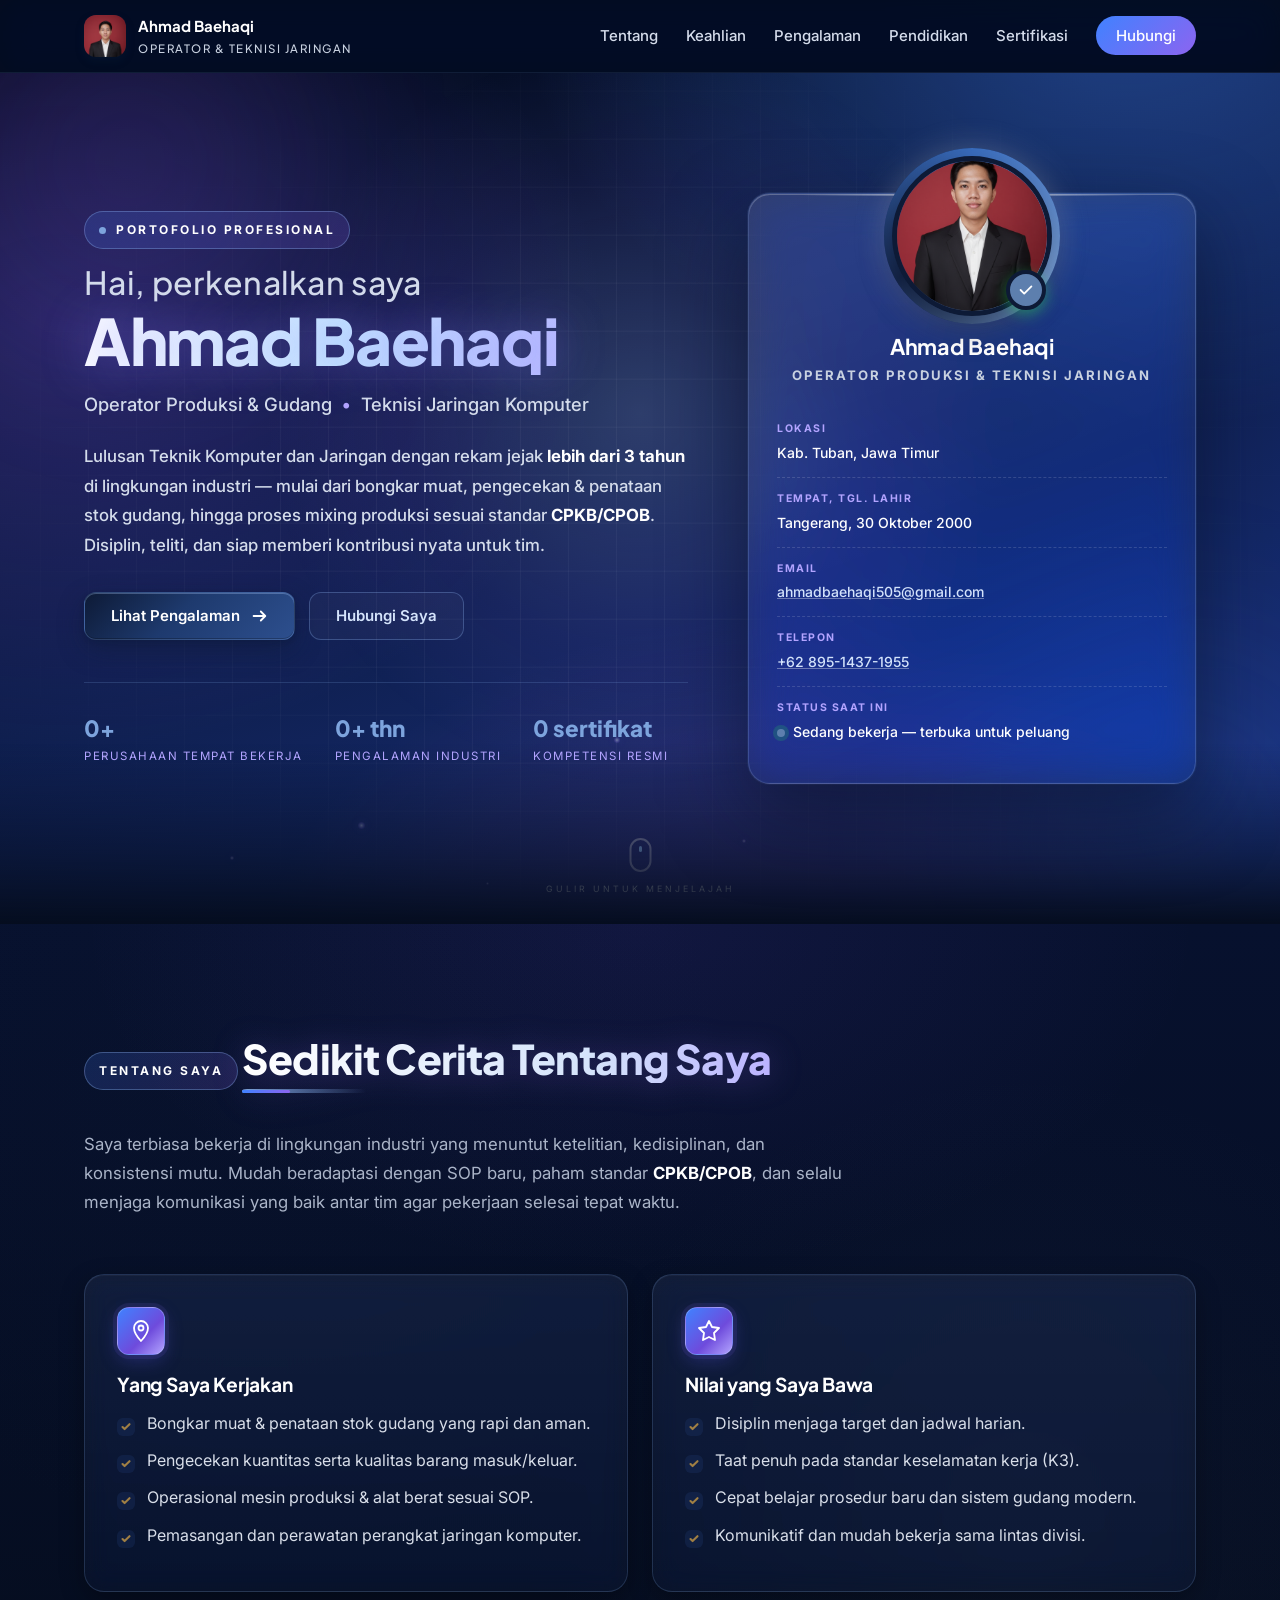
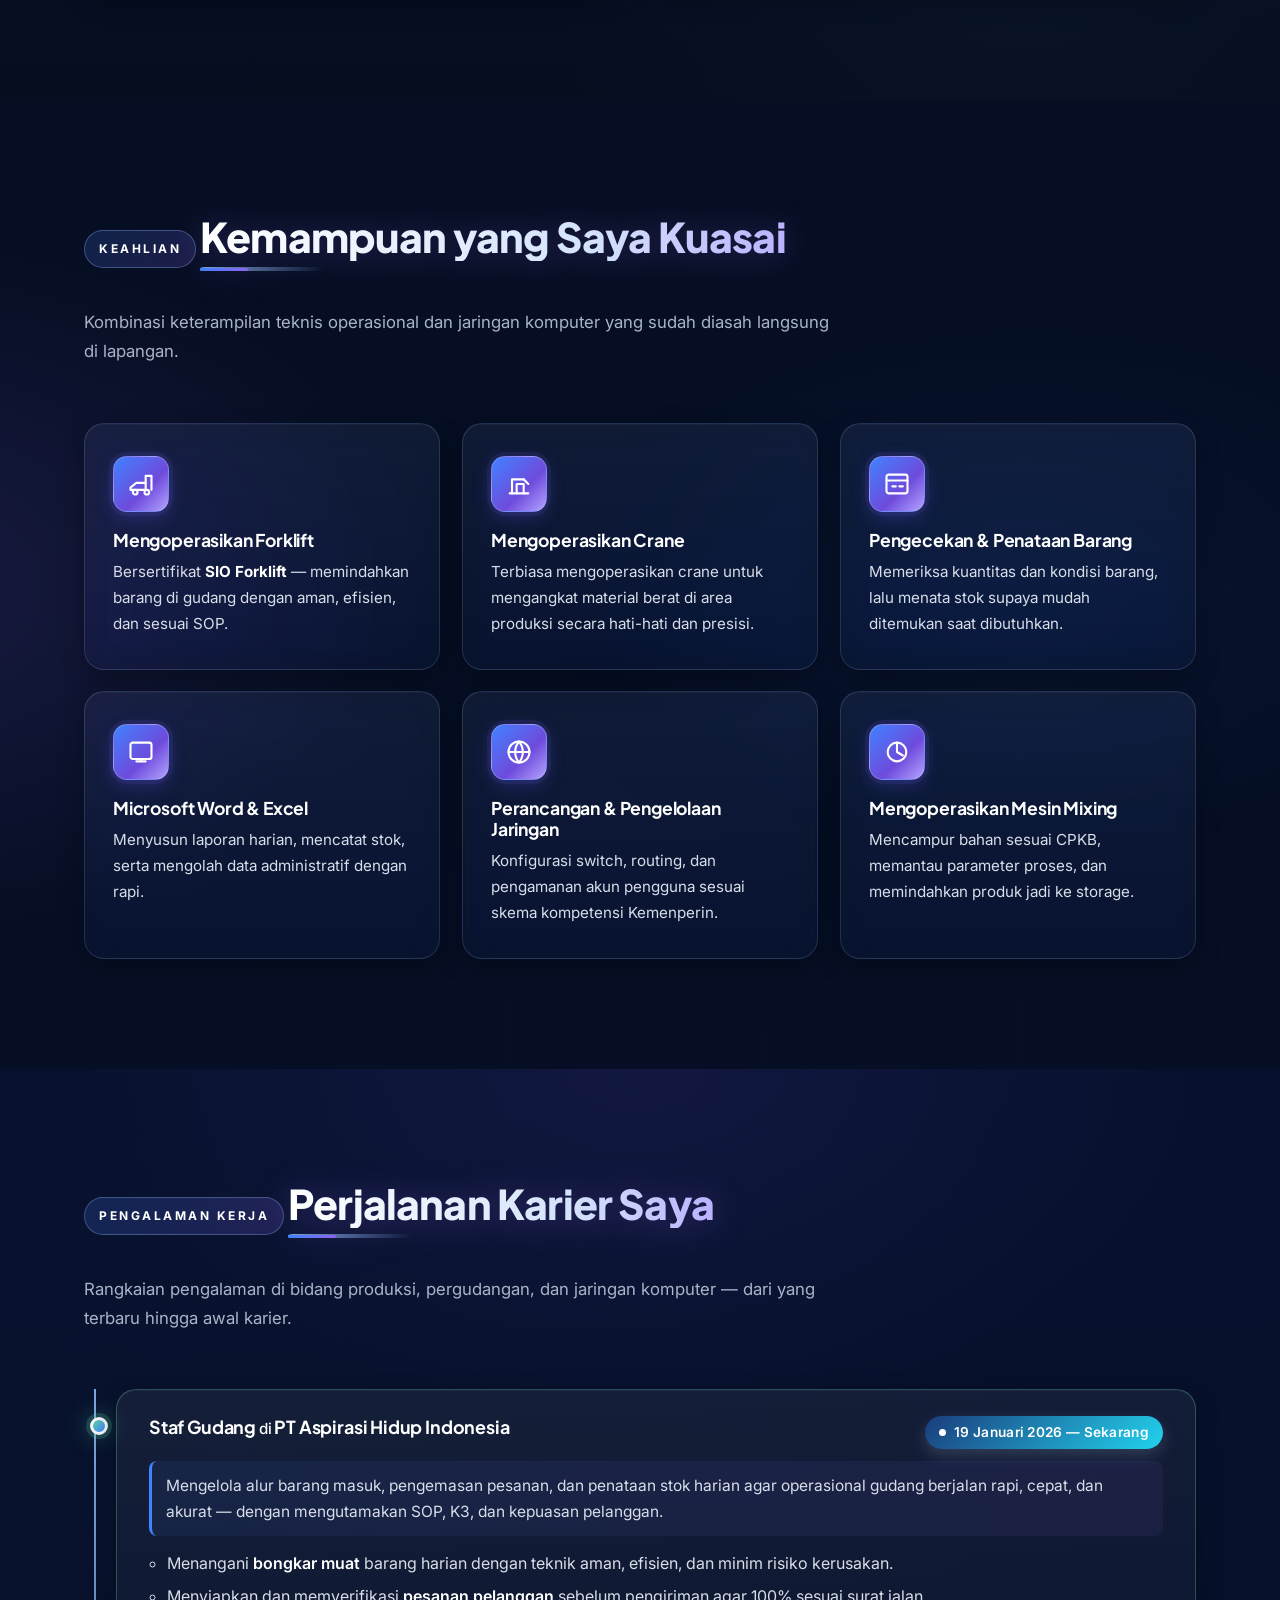
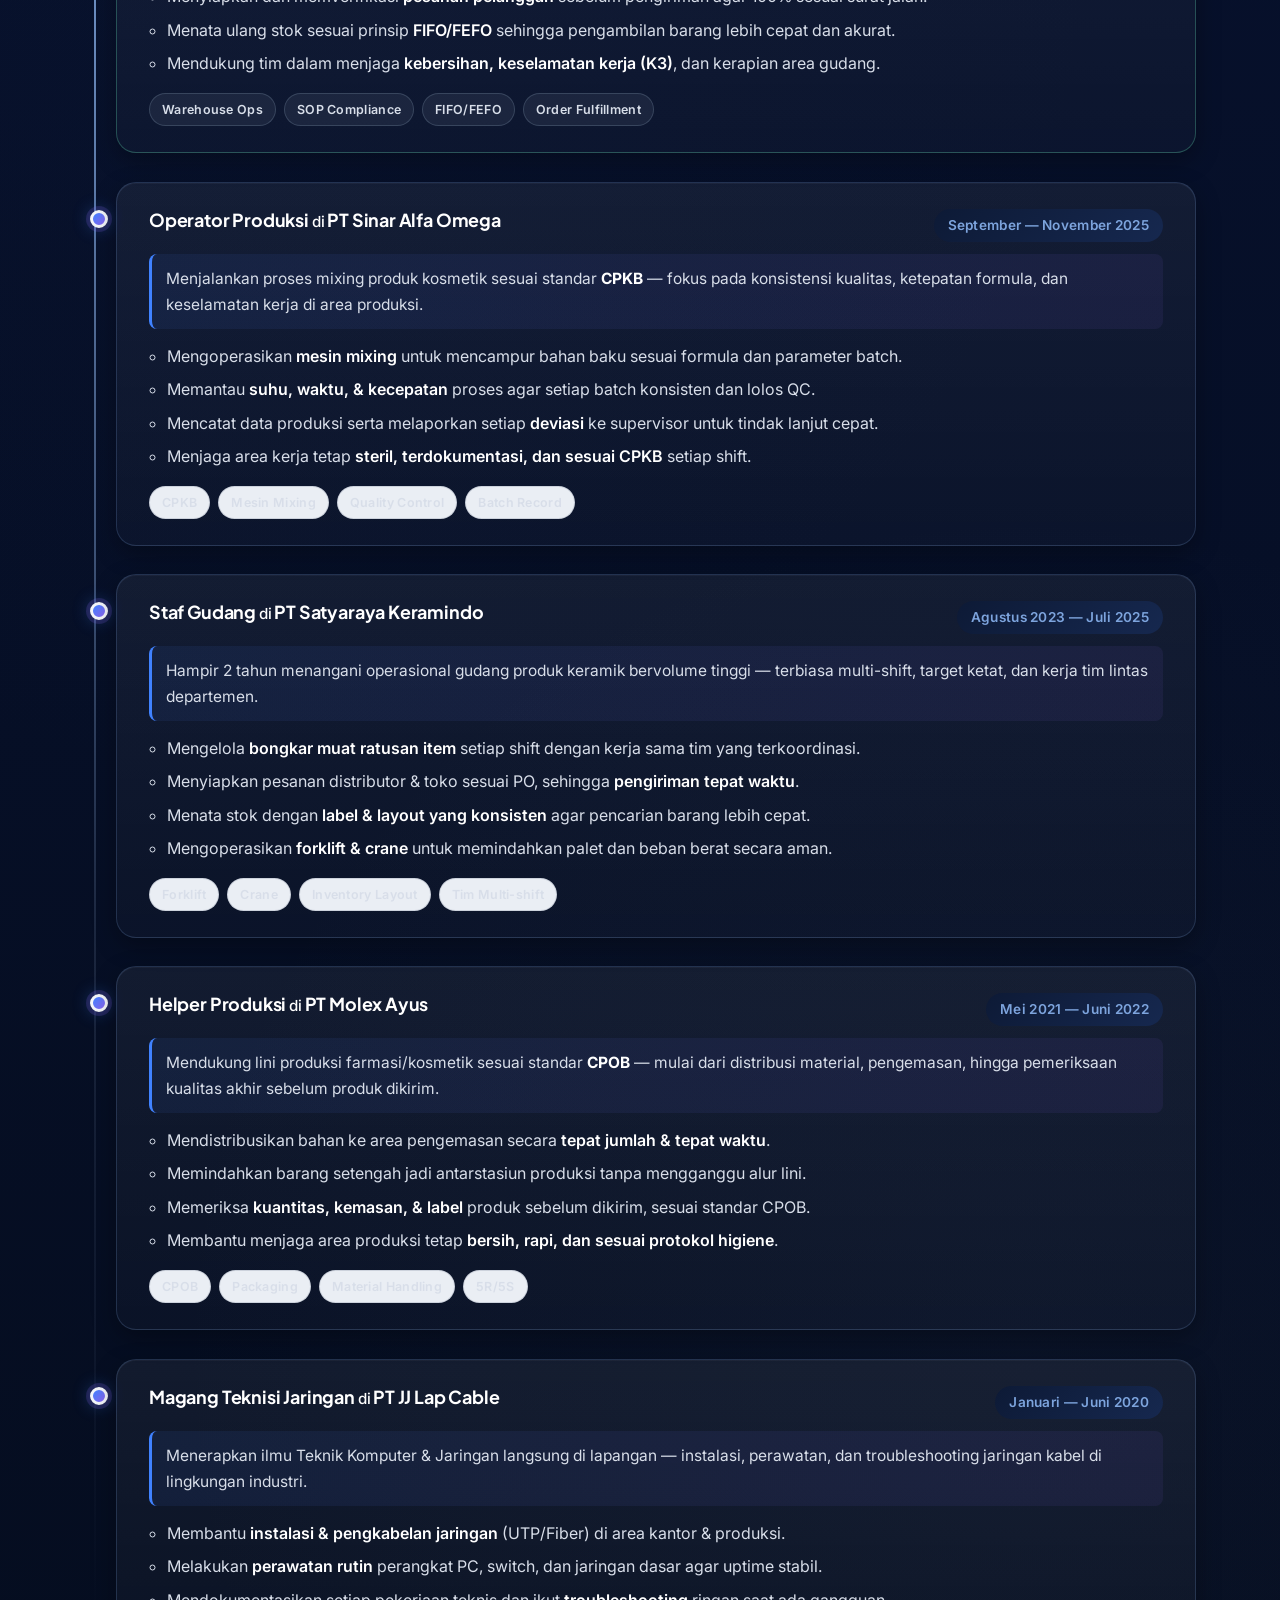
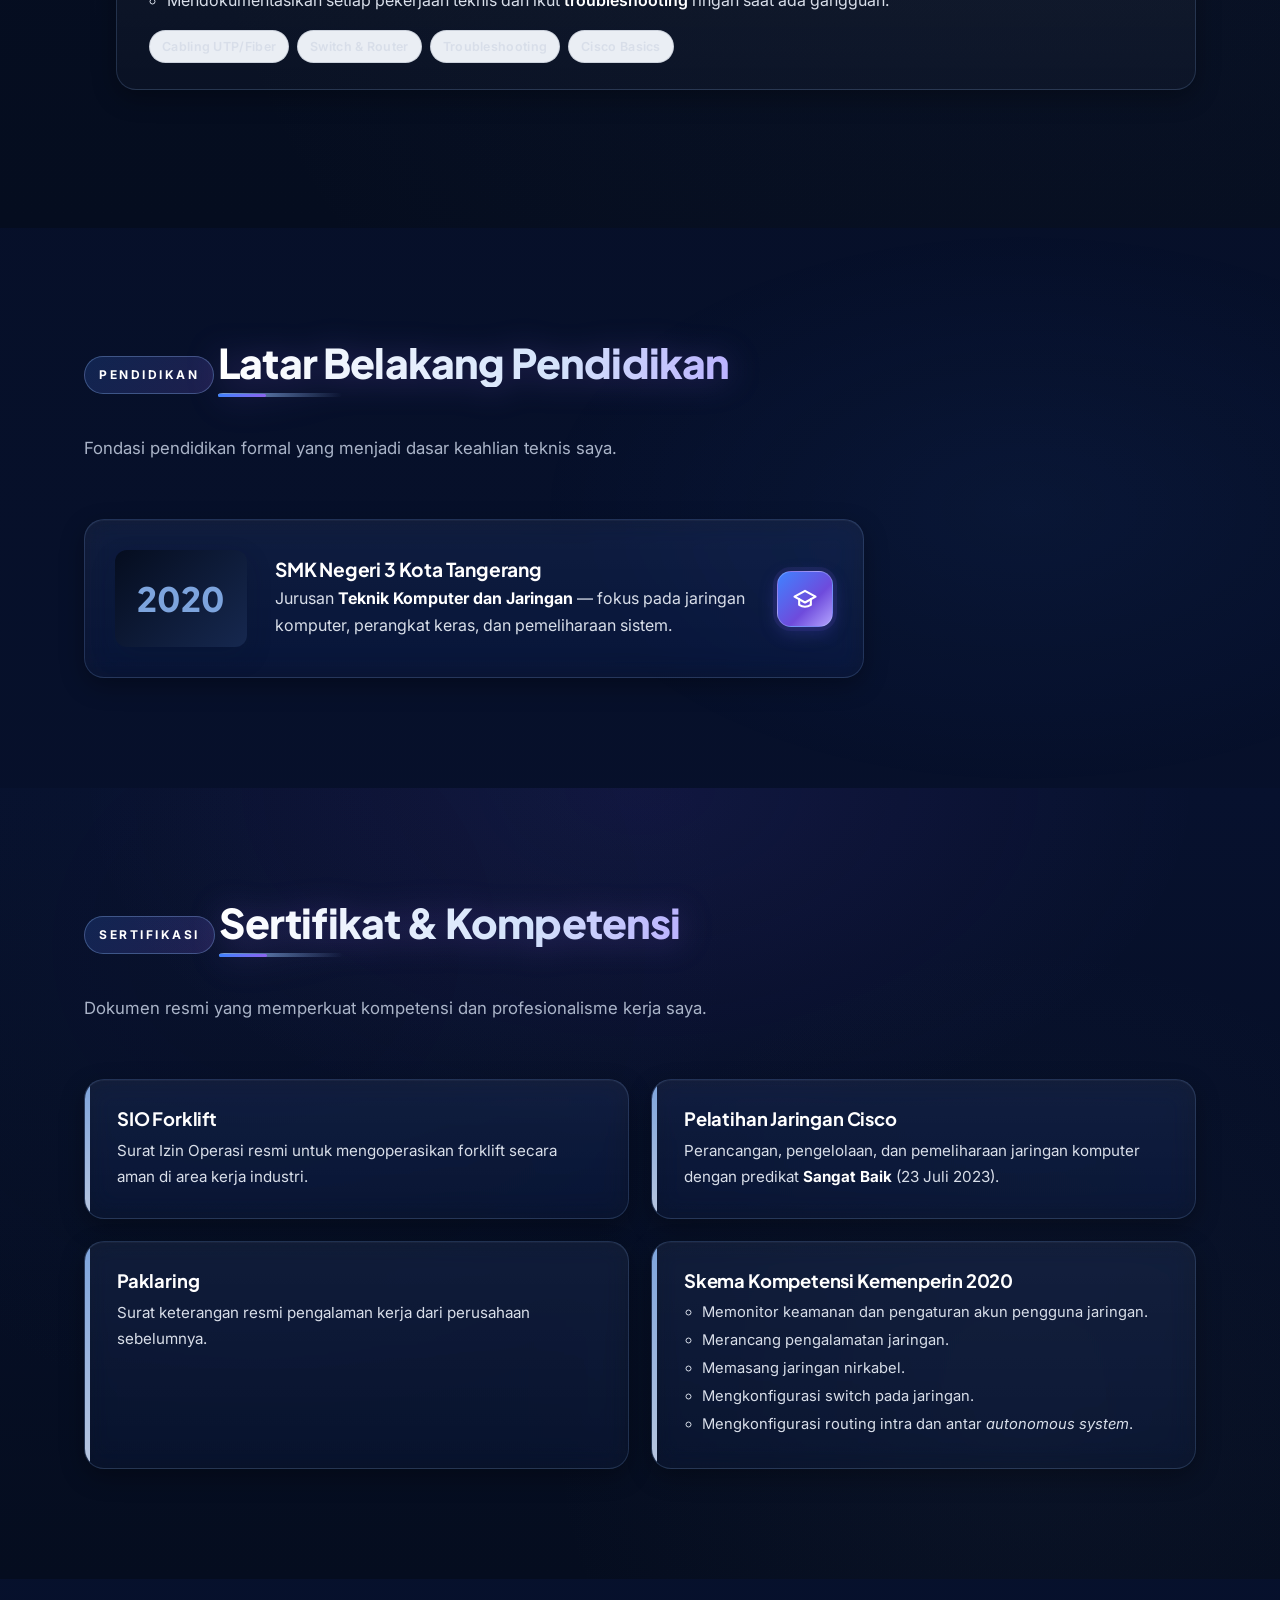
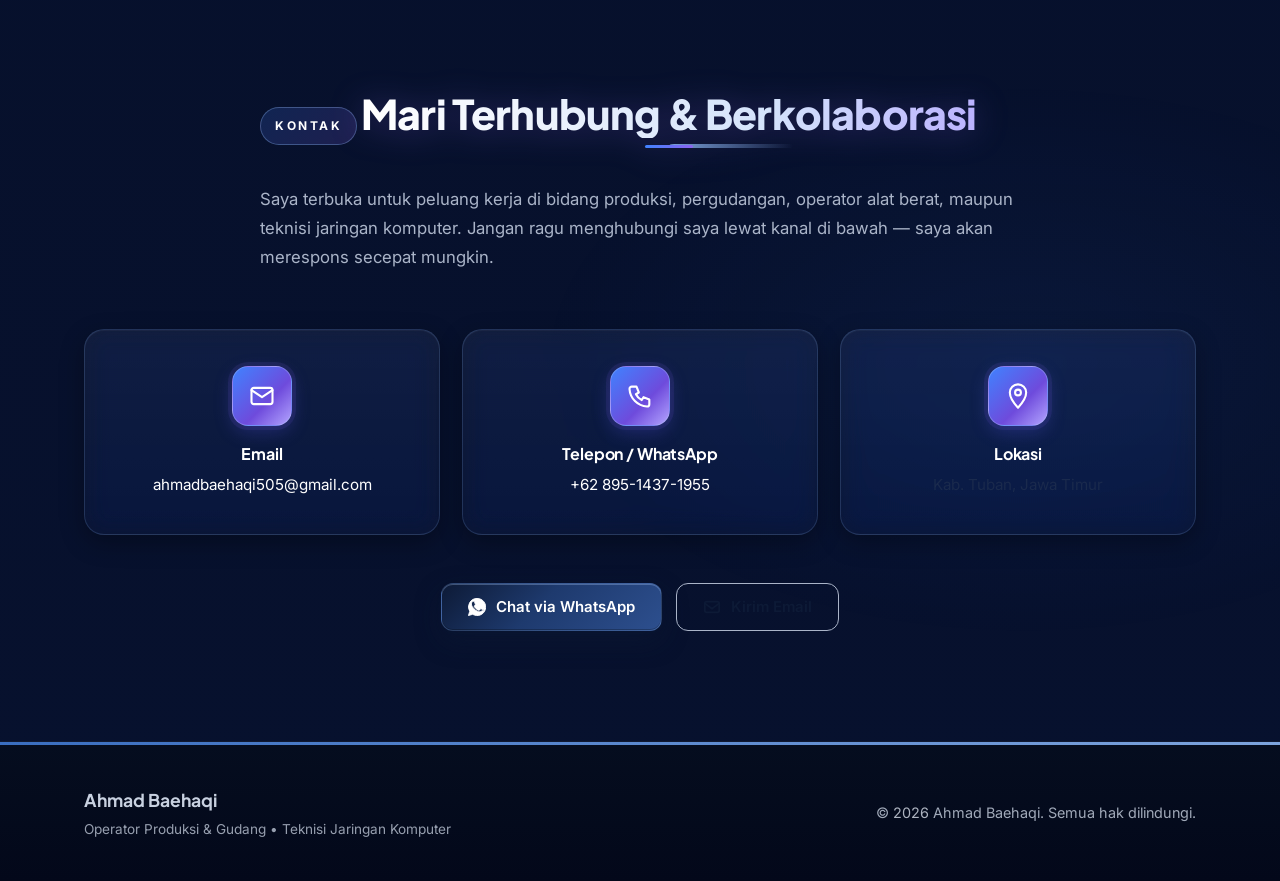
==== commit 2273b61a: "v9.6.1: Cache-bust CSS (?v=9.6) + no-cache meta tags so browsers always pull latest styles Co-Author" ====
--- a/index.html
+++ b/index.html
@@ -18,7 +18,10 @@
   <link rel="preconnect" href="https://fonts.gstatic.com" crossorigin />
   <link href="https://fonts.googleapis.com/css2?family=Inter:wght@400;500;600;700;800&family=Plus+Jakarta+Sans:wght@600;700;800;900&display=swap" rel="stylesheet" />
 
-  <link rel="stylesheet" href="styles.css" />
+  <link rel="stylesheet" href="styles.css?v=9.6" />
+  <meta http-equiv="Cache-Control" content="no-cache, no-store, must-revalidate" />
+  <meta http-equiv="Pragma" content="no-cache" />
+  <meta http-equiv="Expires" content="0" />
   <link rel="icon" type="image/svg+xml" href="data:image/svg+xml,%3Csvg xmlns='http://www.w3.org/2000/svg' viewBox='0 0 64 64'%3E%3Crect width='64' height='64' rx='14' fill='%233a4c6b'/%3E%3Ctext x='50%25' y='58%25' text-anchor='middle' fill='%23e7c695' font-family='Inter,Arial' font-size='32' font-weight='800'%3EAB%3C/text%3E%3C/svg%3E" />
 </head>
 <body>
--- a/styles.css
+++ b/styles.css
@@ -2080,3 +2080,213 @@
 
 /* Status pulse text */
 .status-line, .hero-card .status { color: #5dd4a8 !important; font-weight: 600 !important; }
+
+/* ================= HEADING GRADIENT FIX (dark mode) ================= */
+/* Override the navy-on-navy invisible gradient */
+.section-head h2 {
+  background-image: linear-gradient(
+    90deg,
+    #ffffff 0%,
+    #d4e3fb 30%,
+    #b3a4ff 50%,
+    #d4e3fb 70%,
+    #ffffff 100%
+  ) !important;
+  background-size: 220% 100% !important;
+  background-position: 0% 0 !important;
+  -webkit-background-clip: text !important;
+  background-clip: text !important;
+  -webkit-text-fill-color: transparent !important;
+  color: transparent !important;
+  filter: drop-shadow(0 2px 16px rgba(140, 100, 240, 0.30));
+}
+.section-head.is-visible h2 {
+  animation: heading-shimmer-dark 1.6s var(--ease-out) 0.3s 1 forwards !important;
+}
+@keyframes heading-shimmer-dark {
+  0%   { background-position: 100% 0; }
+  100% { background-position: 0% 0; }
+}
+
+/* H3 inside cards — solid white, no gradient */
+.skill-card h3,
+.cert-card h3,
+.contact-card h3,
+.edu-card h3,
+.about-card h3,
+.timeline-card h3 {
+  color: #ffffff !important;
+  -webkit-text-fill-color: #ffffff !important;
+  background: none !important;
+  filter: none !important;
+}
+
+/* Hero name — bright iridescent already; keep but ensure fallback */
+.title strong,
+.hero-title strong {
+  color: #ffffff;
+}
+
+/* Greeting and tagline */
+.hero-greet,
+.hero-tagline { color: #d4dceb !important; }
+
+/* ================= ICON BADGES VIBRANT + CONTRAST FIX ================= */
+/* Solid vibrant gradient icon badge above h3 */
+.skill-icon,
+.about-card-icon,
+.cert-icon,
+.edu-icon,
+.contact-icon {
+  background: linear-gradient(135deg, #4082ff 0%, #6e4bdc 60%, #b3a4ff 100%) !important;
+  border: 1px solid rgba(180, 200, 255, 0.35) !important;
+  color: #ffffff !important;
+  box-shadow:
+    0 6px 18px rgba(80, 80, 220, 0.30),
+    0 0 0 4px rgba(140, 100, 240, 0.10) !important;
+}
+.skill-icon svg,
+.about-card-icon svg,
+.cert-icon svg,
+.edu-icon svg,
+.contact-icon svg {
+  color: #ffffff !important;
+  stroke: #ffffff !important;
+}
+
+/* Hover icon stays vibrant */
+.skill-card:hover .skill-icon,
+.about-card:hover .about-card-icon,
+.cert-card:hover .cert-icon,
+.edu-card:hover .edu-icon,
+.contact-card:hover .contact-icon {
+  background: linear-gradient(135deg, #5290ff 0%, #8c64f0 55%, #d65aaf 100%) !important;
+  box-shadow:
+    0 10px 24px rgba(140, 100, 240, 0.45),
+    0 0 0 4px rgba(140, 100, 240, 0.18) !important;
+  transform: scale(1.05);
+}
+
+/* Section-alt distinct: deeper navy + subtle violet glow */
+.section-alt {
+  background:
+    radial-gradient(800px 500px at 50% 0%, rgba(110, 75, 220, 0.10), transparent 70%),
+    linear-gradient(180deg, #07112e 0%, #050d1f 100%) !important;
+}
+
+/* Default section gets tiny tint so it's not flat-identical to section-alt */
+.section:not(.section-alt) {
+  background:
+    radial-gradient(700px 400px at 80% 50%, rgba(64, 130, 255, 0.06), transparent 70%),
+    transparent !important;
+}
+
+/* Card border — a bit more present */
+.skill-card,
+.cert-card,
+.contact-card,
+.edu-card,
+.about-card,
+.timeline-card {
+  border-color: rgba(140, 180, 240, 0.18) !important;
+  background: linear-gradient(180deg, rgba(255, 255, 255, 0.055), rgba(255, 255, 255, 0.025)) !important;
+}
+
+/* Hero subtitle / tagline */
+.hero-tagline,
+.hero-subtitle,
+.hero-section-subtitle,
+.hero p.lead { color: #d4dceb !important; }
+
+/* Hero sub - small caption ("Operator Produksi & Gudang • Teknisi Jaringan Komputer") */
+.title + p,
+.title-sub,
+.hero-role { color: #d4dceb !important; font-weight: 500 !important; }
+
+/* Eyebrow chip — clearer text & background */
+.eyebrow,
+.section-head .eyebrow {
+  color: #ffffff !important;
+  background: linear-gradient(135deg, rgba(64, 130, 255, 0.18), rgba(140, 100, 240, 0.18)) !important;
+  border: 1px solid rgba(140, 180, 240, 0.35) !important;
+  font-weight: 700 !important;
+  letter-spacing: 2.5px !important;
+}
+
+/* Nav links contrast */
+.primary-nav a:not(.nav-cta) { color: #d4dceb !important; }
+.primary-nav a:not(.nav-cta):hover,
+.primary-nav a.is-active:not(.nav-cta) { color: #ffffff !important; }
+
+/* Brand text in header */
+.brand-text strong { color: #ffffff !important; }
+.brand-text small  { color: #c8d1e0 !important; letter-spacing: 1.5px !important; }
+
+/* Footer brighter */
+.site-footer * { color: #d8dee9 !important; }
+.site-footer strong, .site-footer a { color: #ffffff !important; }
+.site-footer a:hover { color: #b3a4ff !important; }
+
+/* Hero meta numbers */
+.hero-meta li strong,
+.hero-meta li b { color: #ffffff !important; font-weight: 800 !important; }
+.hero-meta li small { color: #b3a4ff !important; letter-spacing: 1.5px !important; }
+
+/* Hero stats divider hint */
+.hero-meta { border-top: 1px solid rgba(140, 180, 240, 0.18) !important; }
+
+/* Scroll cue text */
+.scroll-cue, .scroll-hint, .scroll-down { color: #b3a4ff !important; }
+
+/* "Lihat Pengalaman" arrow color */
+.btn-primary svg, .btn-ghost svg { stroke: #ffffff !important; }
+
+/* ================= TAG PILL — dark navy soft background ================= */
+.tag-pill {
+  background: linear-gradient(135deg, #0d1a36 0%, #16284f 100%) !important;
+  border: 1px solid rgba(140, 180, 240, 0.22) !important;
+  color: #ffffff !important;
+  box-shadow:
+    inset 0 1px 0 rgba(255, 255, 255, 0.05),
+    0 2px 8px rgba(0, 0, 0, 0.30) !important;
+}
+.tag-pill:hover {
+  background: linear-gradient(135deg, #142340 0%, #1e3a6e 100%) !important;
+  border-color: rgba(140, 180, 240, 0.40) !important;
+}
+
+/* ================= TAG PILL — flipped: light bg + navy soft text ================= */
+.tag-pill {
+  background: linear-gradient(135deg, #f1f4fb 0%, #e2e8f4 100%) !important;
+  border: 1px solid rgba(30, 58, 110, 0.18) !important;
+  color: #1e3a6e !important;
+  text-shadow: none !important;
+  box-shadow:
+    inset 0 1px 0 rgba(255, 255, 255, 0.85),
+    0 2px 8px rgba(0, 0, 0, 0.18) !important;
+  font-weight: 700 !important;
+}
+.tag-pill:hover {
+  background: linear-gradient(135deg, #ffffff 0%, #e8edf5 100%) !important;
+  border-color: rgba(30, 58, 110, 0.30) !important;
+  color: #0d1a36 !important;
+  transform: translateY(-1px);
+}
+
+/* ================= TAG PILL — back to dark navy soft (final) ================= */
+.tag-pill {
+  background: linear-gradient(135deg, #0d1a36 0%, #16284f 100%) !important;
+  border: 1px solid rgba(140, 180, 240, 0.28) !important;
+  color: #e2e8f4 !important;
+  text-shadow: none !important;
+  box-shadow:
+    inset 0 1px 0 rgba(255, 255, 255, 0.06),
+    0 2px 10px rgba(0, 0, 0, 0.35) !important;
+  font-weight: 600 !important;
+}
+.tag-pill:hover {
+  background: linear-gradient(135deg, #142340 0%, #1e3a6e 100%) !important;
+  border-color: rgba(140, 180, 240, 0.45) !important;
+  color: #ffffff !important;
+  transform: translateY(-1px);
+}
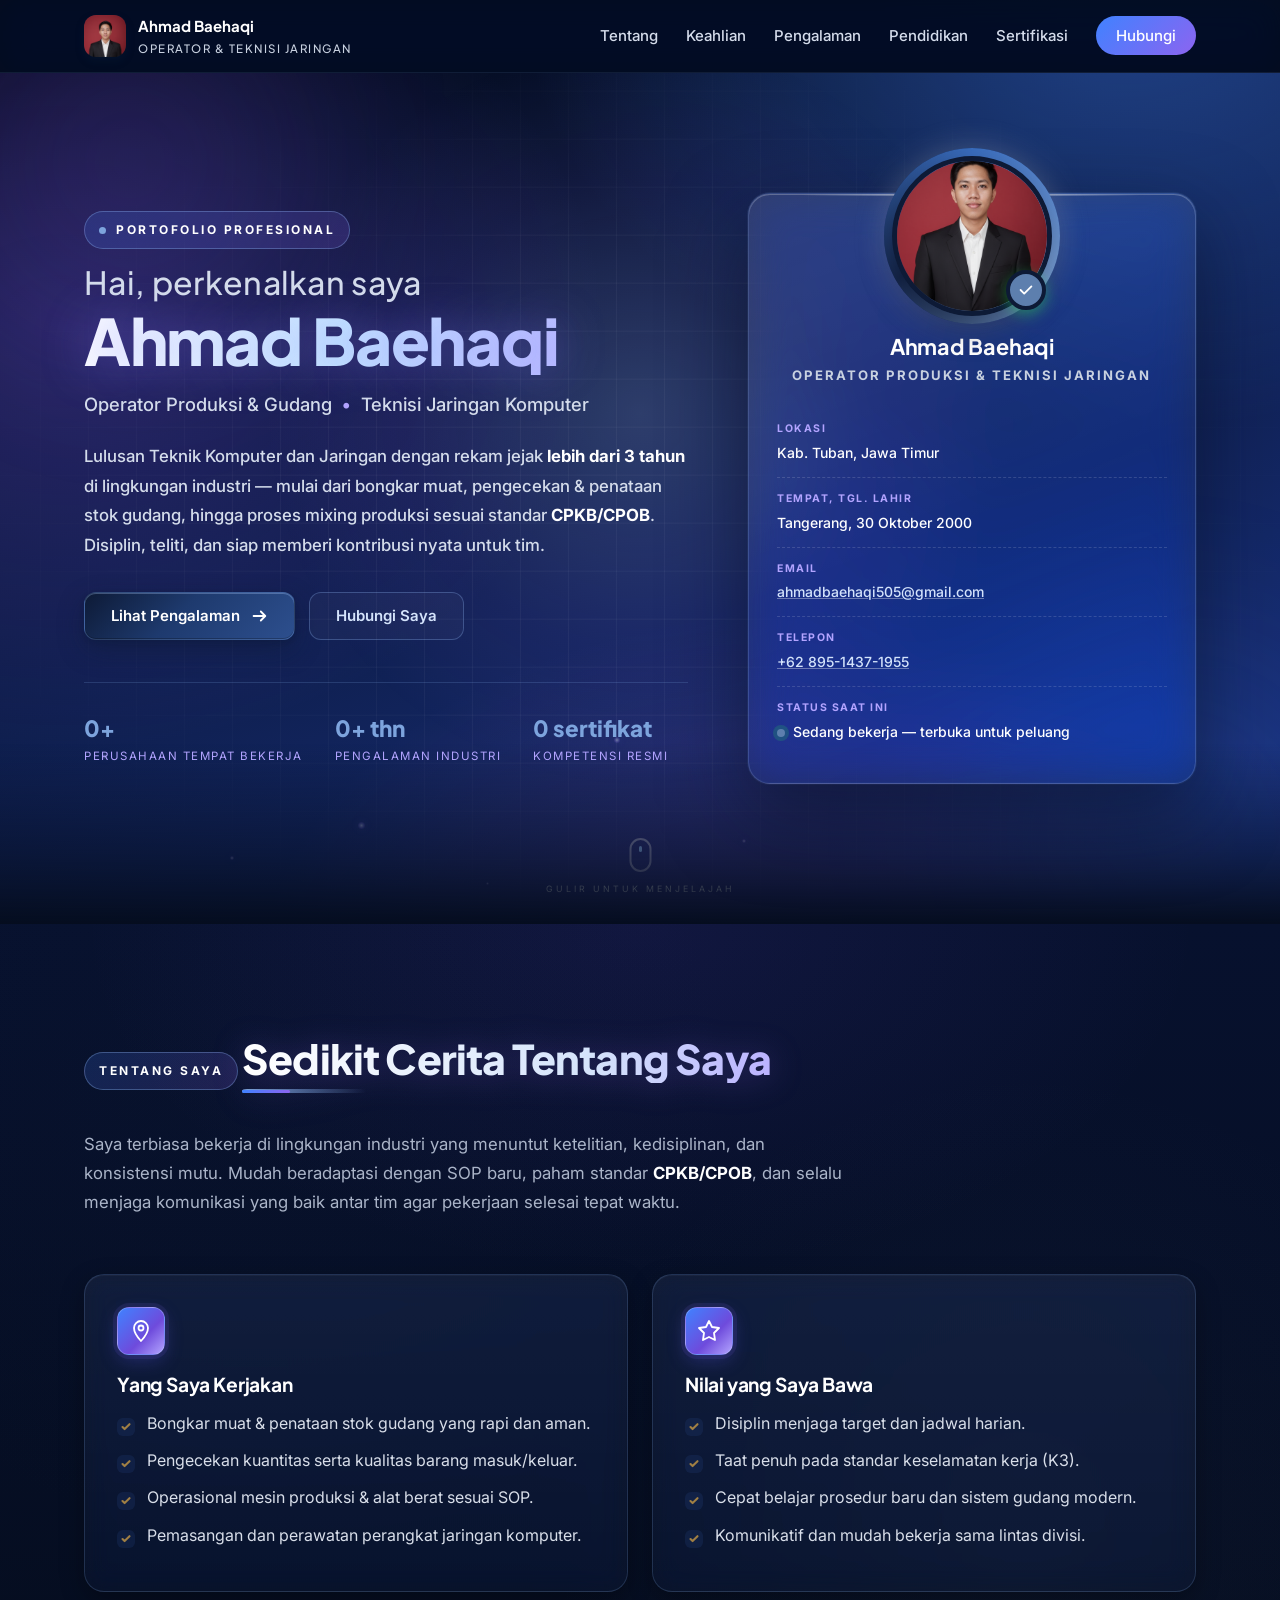
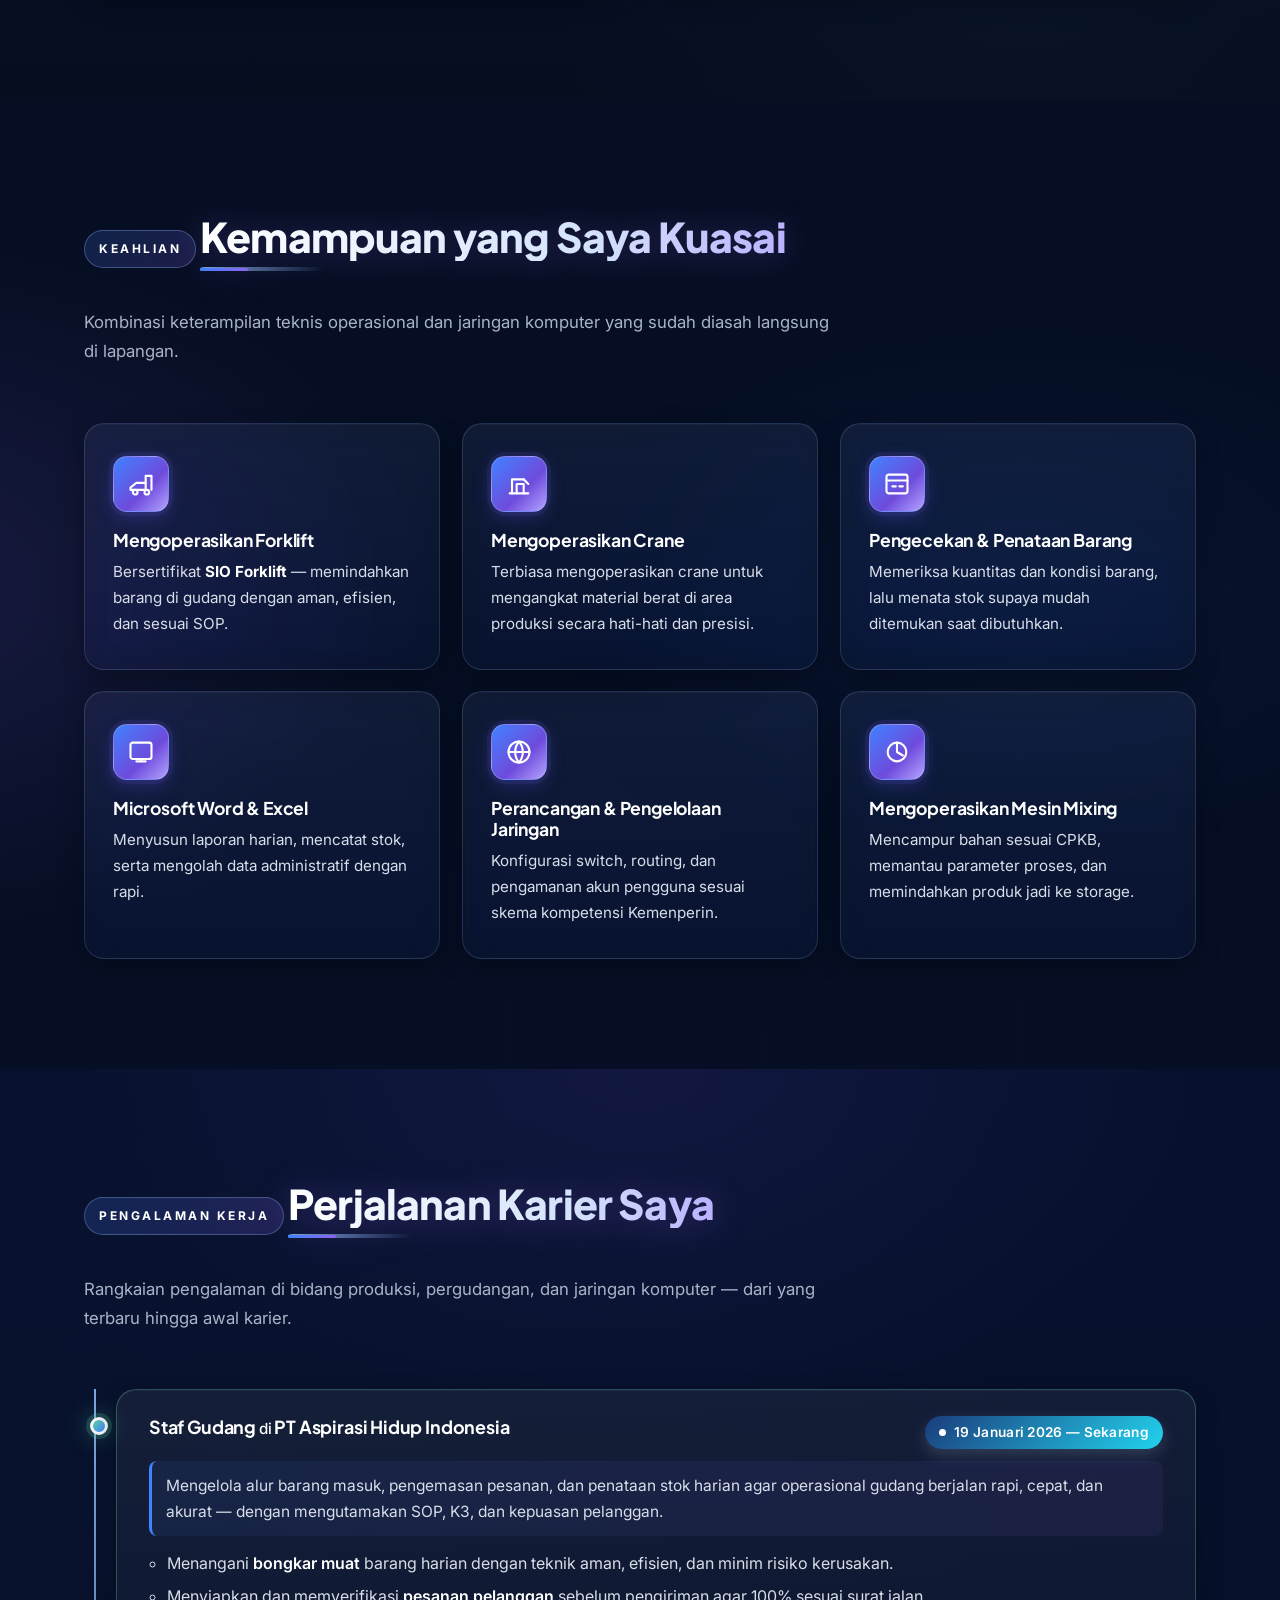
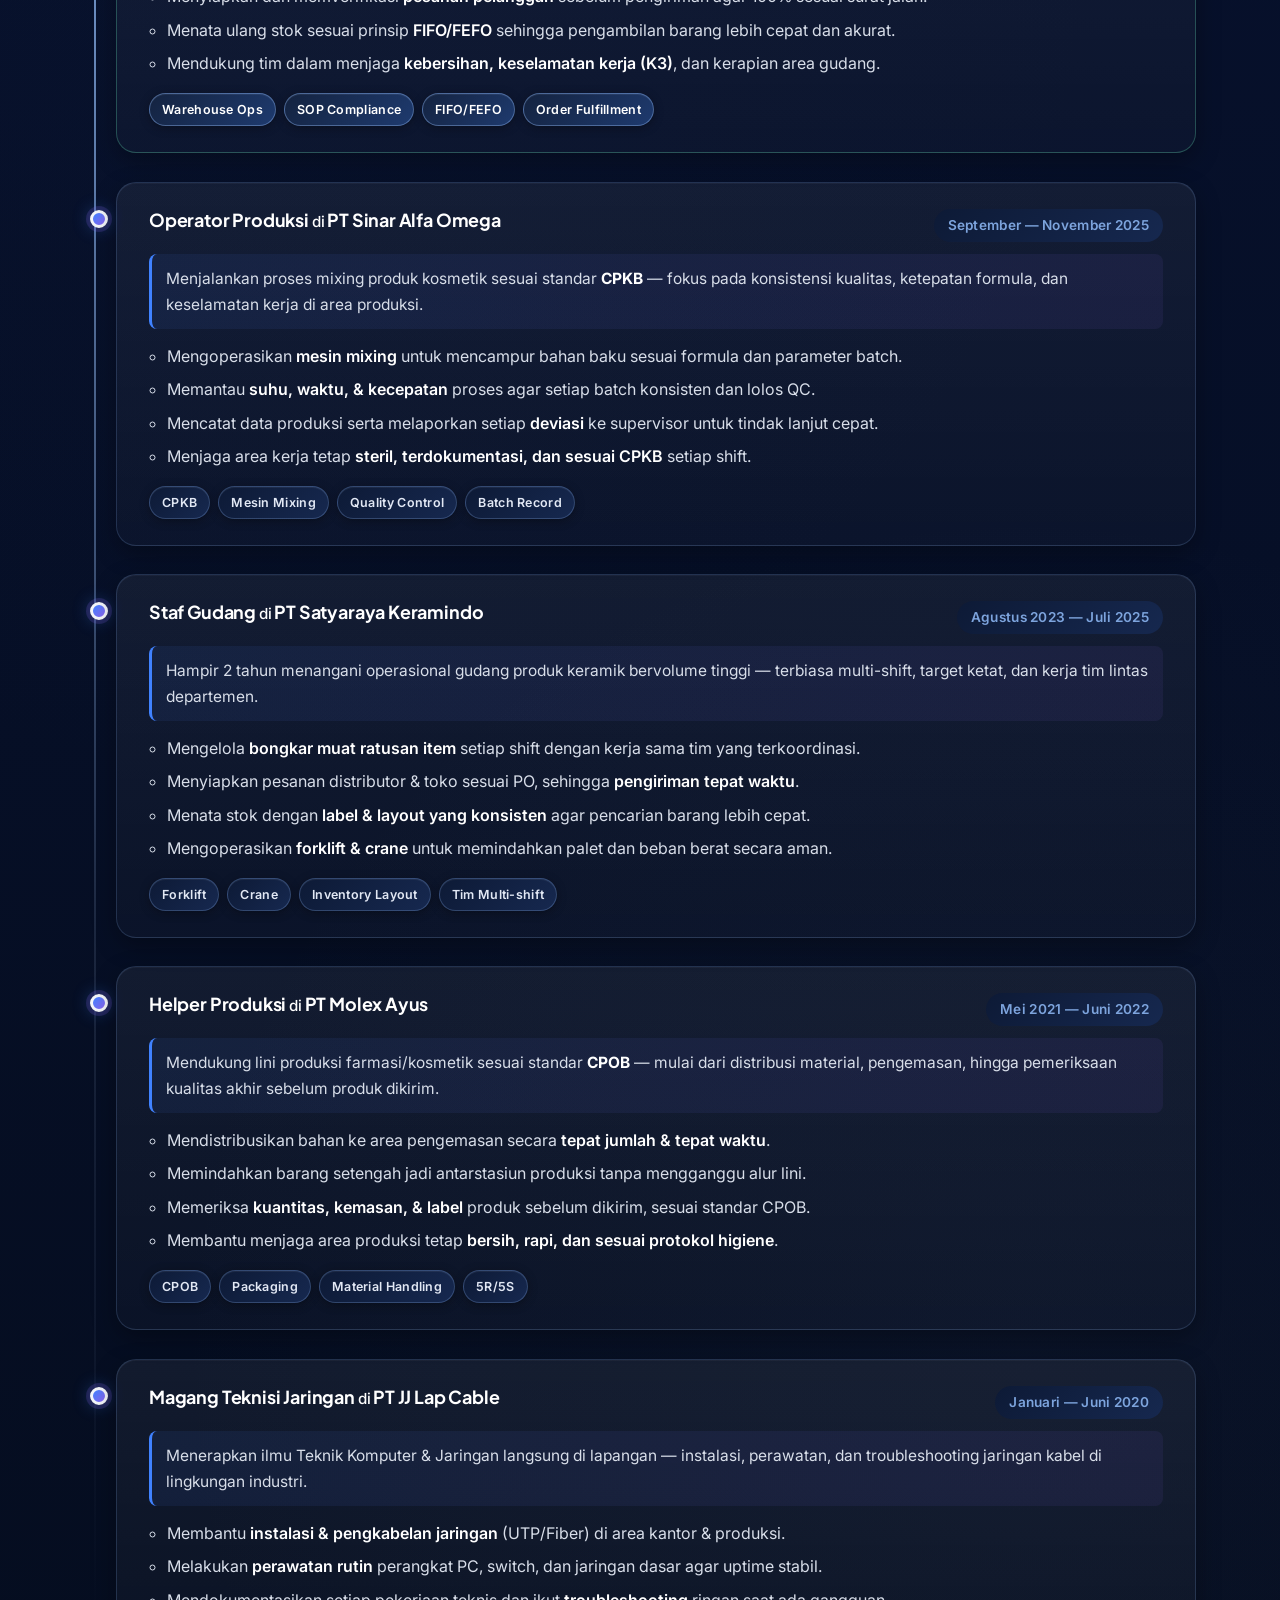
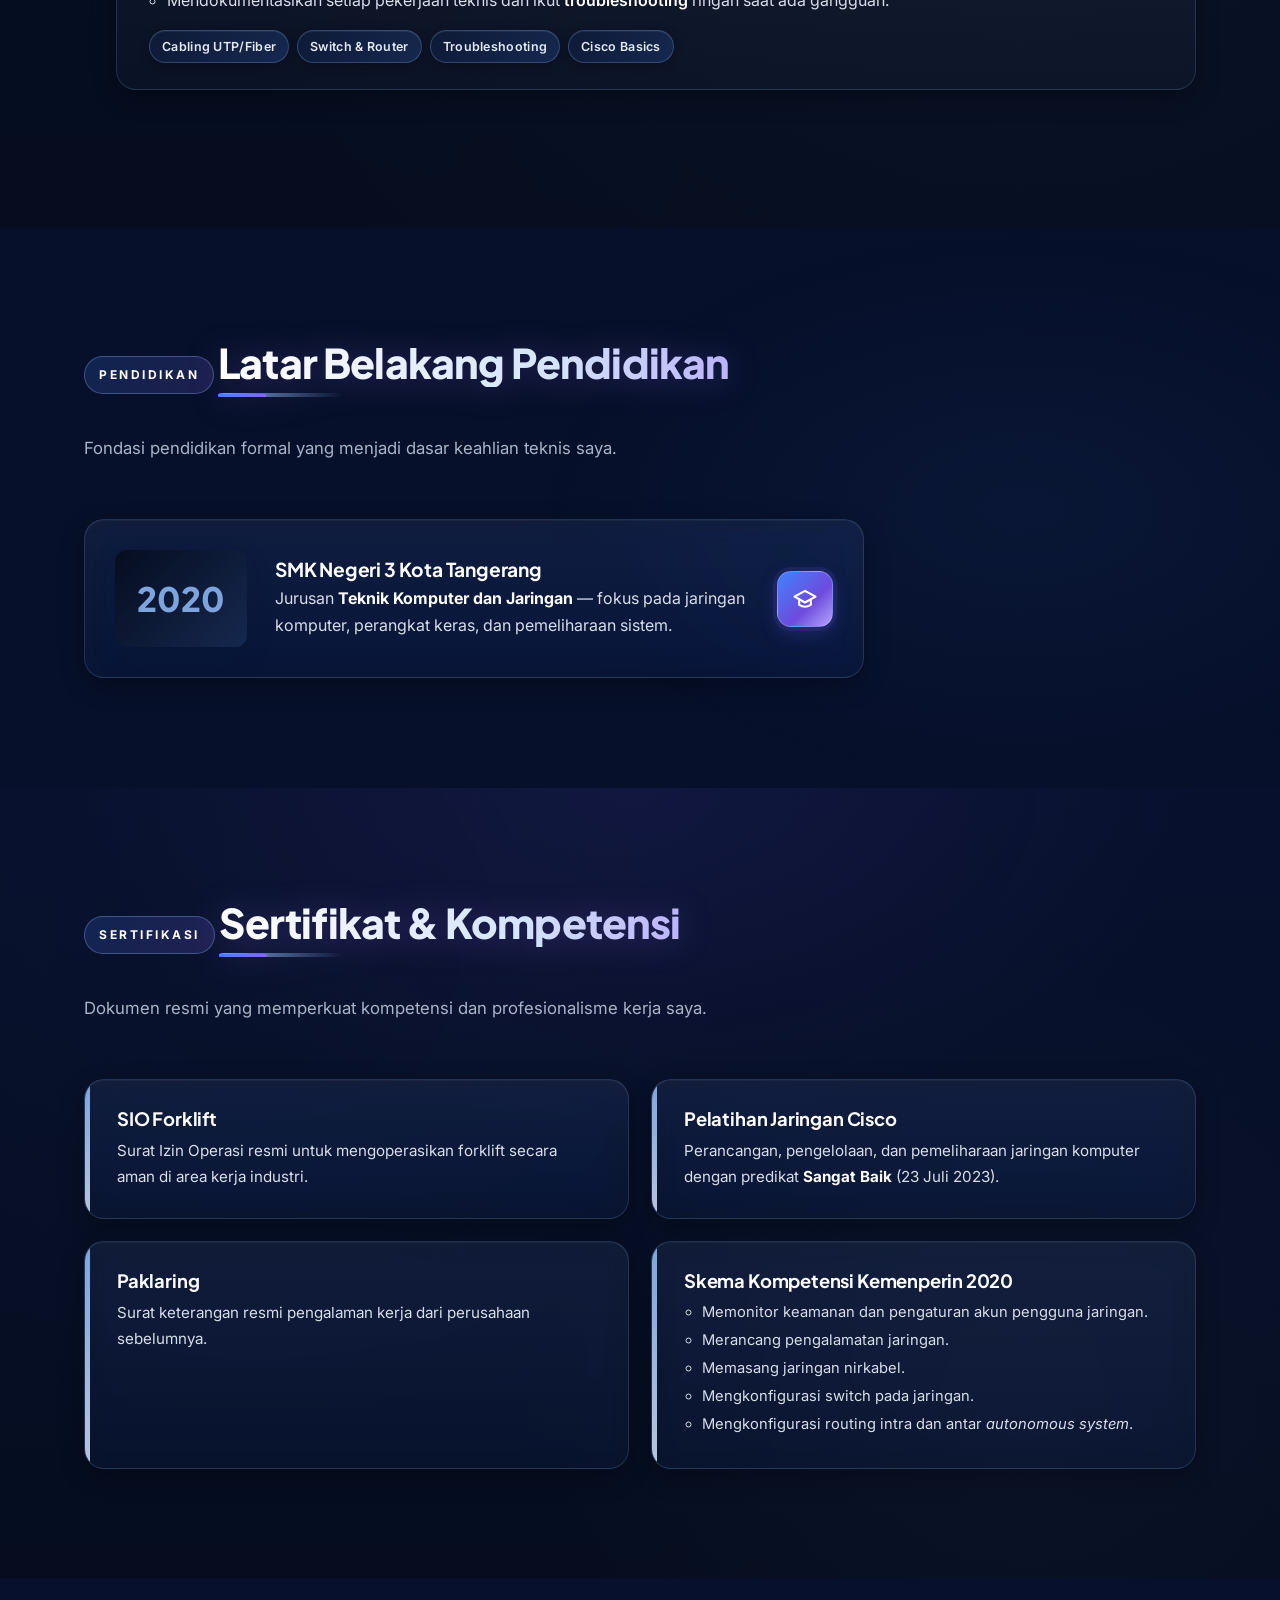
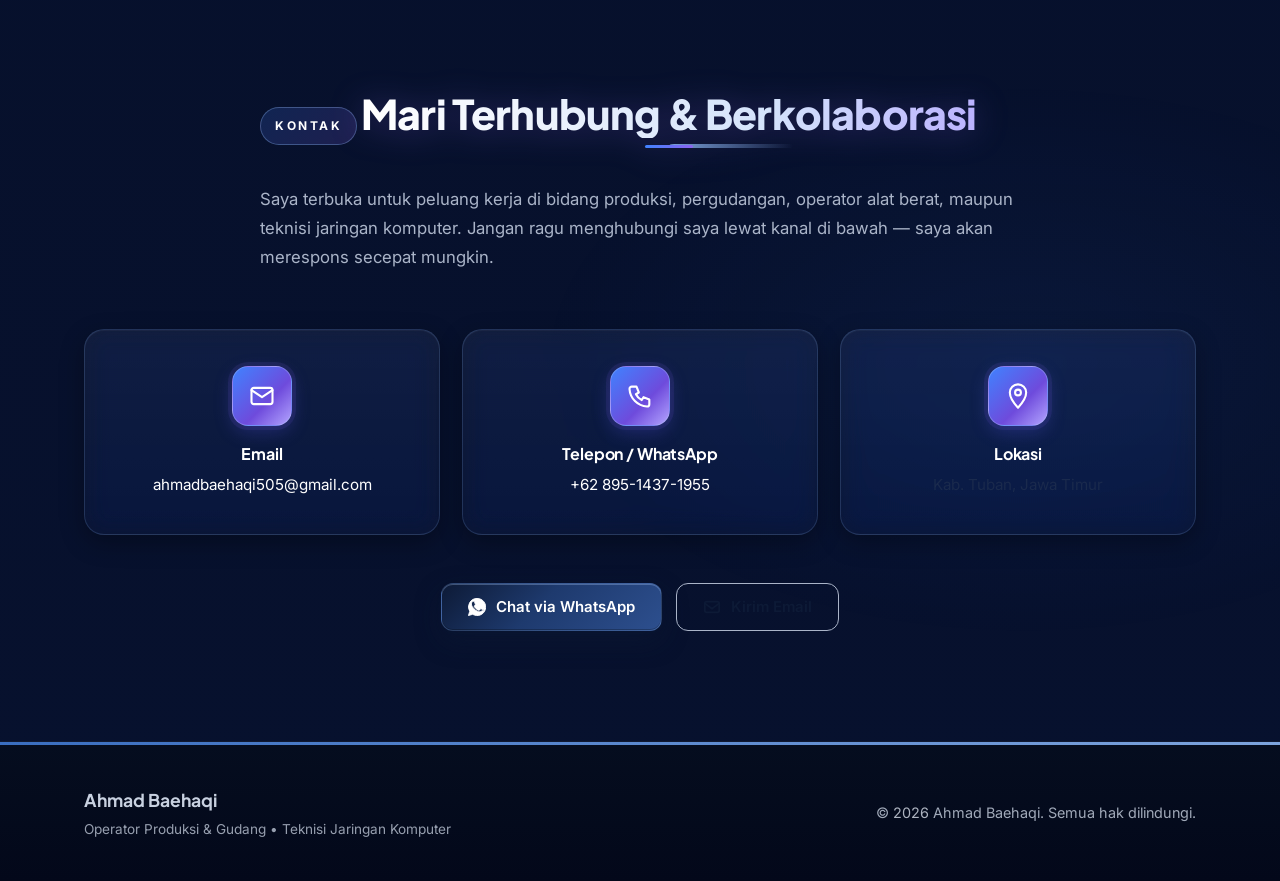
==== commit 176f1eb7: "v9.7: Fix pill colors — actual selector is .tag-list li (not .tag-pill); apply dark navy soft + read" ====
--- a/index.html
+++ b/index.html
@@ -18,7 +18,7 @@
   <link rel="preconnect" href="https://fonts.gstatic.com" crossorigin />
   <link href="https://fonts.googleapis.com/css2?family=Inter:wght@400;500;600;700;800&family=Plus+Jakarta+Sans:wght@600;700;800;900&display=swap" rel="stylesheet" />
 
-  <link rel="stylesheet" href="styles.css?v=9.6" />
+  <link rel="stylesheet" href="styles.css?v=9.7" />
   <meta http-equiv="Cache-Control" content="no-cache, no-store, must-revalidate" />
   <meta http-equiv="Pragma" content="no-cache" />
   <meta http-equiv="Expires" content="0" />
--- a/styles.css
+++ b/styles.css
@@ -2290,3 +2290,21 @@
   color: #ffffff !important;
   transform: translateY(-1px);
 }
+
+/* ================= TAG-LIST LI (correct selector) — dark navy soft ================= */
+.tag-list li {
+  background: linear-gradient(135deg, #0d1a36 0%, #16284f 100%) !important;
+  border: 1px solid rgba(140, 180, 240, 0.28) !important;
+  color: #e2e8f4 !important;
+  text-shadow: none !important;
+  box-shadow:
+    inset 0 1px 0 rgba(255, 255, 255, 0.06),
+    0 2px 10px rgba(0, 0, 0, 0.35) !important;
+  font-weight: 600 !important;
+}
+.timeline-item:hover .tag-list li,
+.timeline-item.is-current .tag-list li {
+  background: linear-gradient(135deg, #142340 0%, #1e3a6e 100%) !important;
+  border-color: rgba(140, 180, 240, 0.45) !important;
+  color: #ffffff !important;
+}
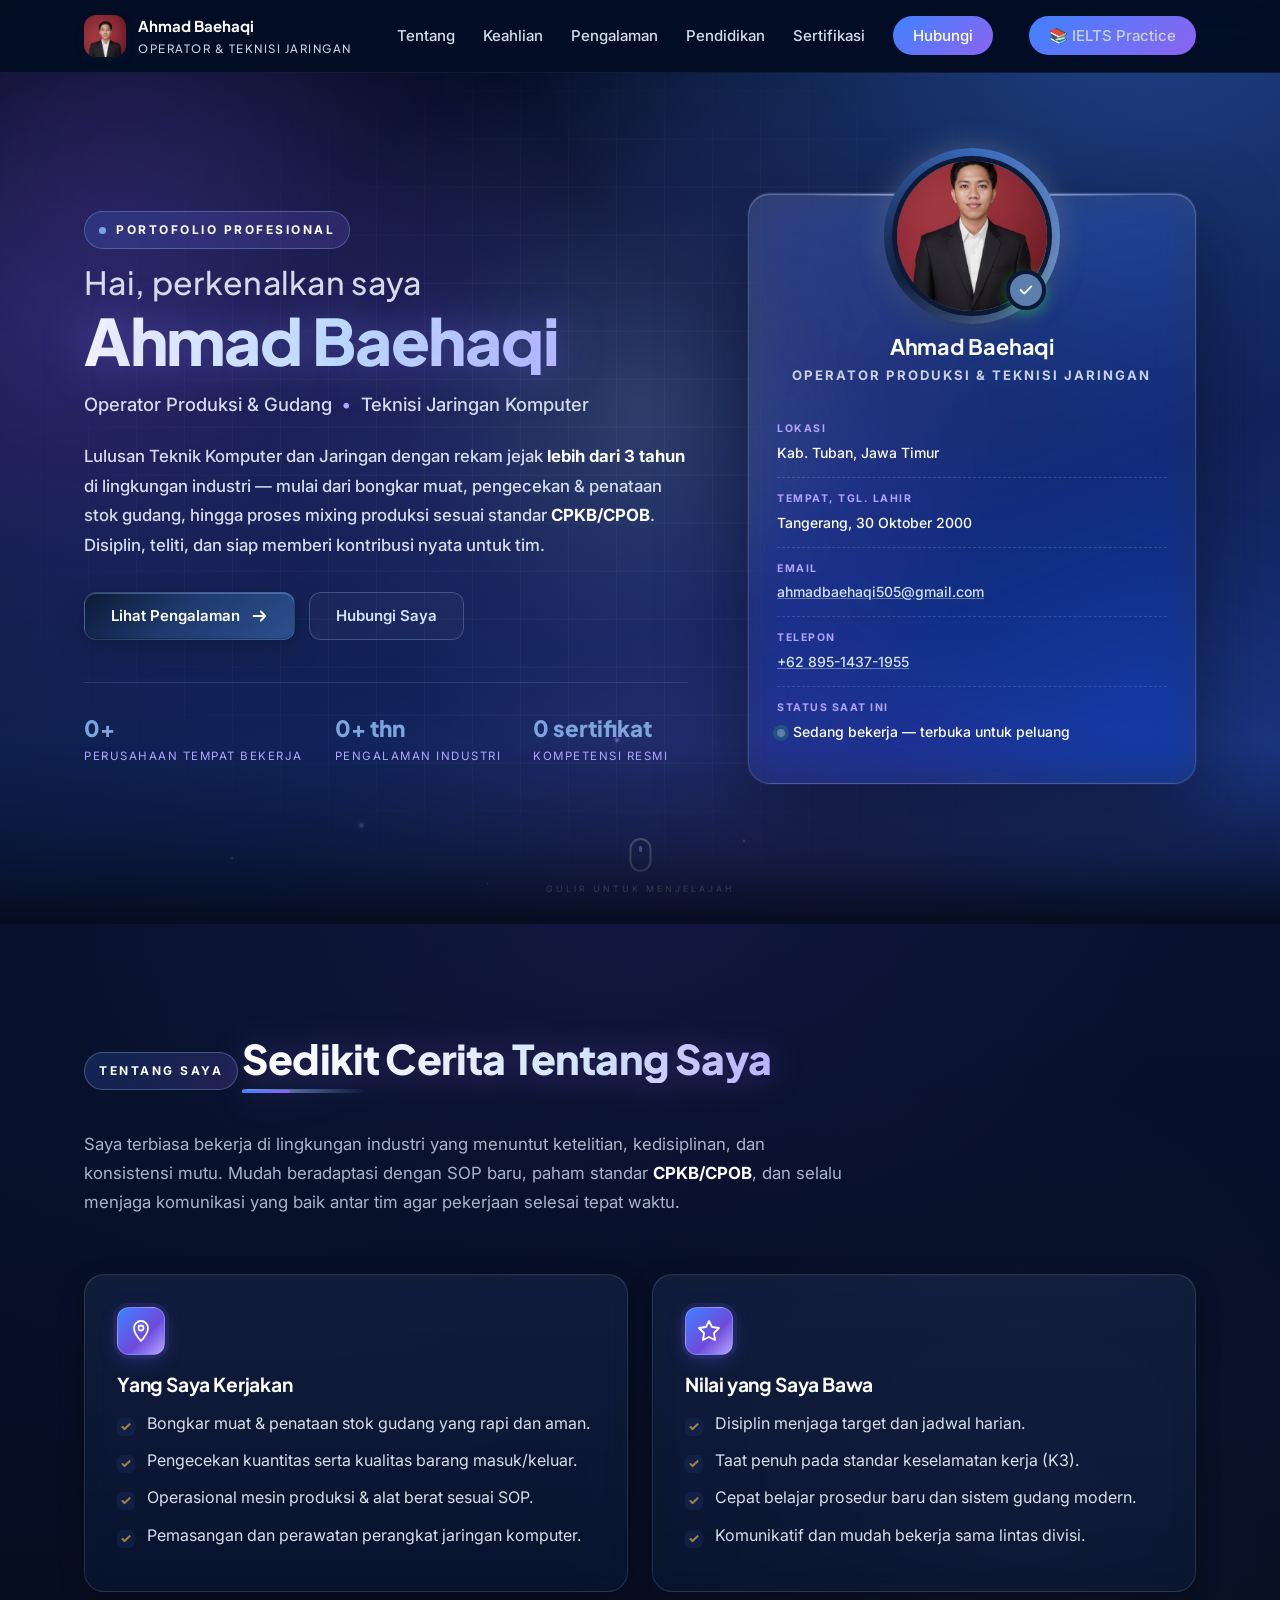
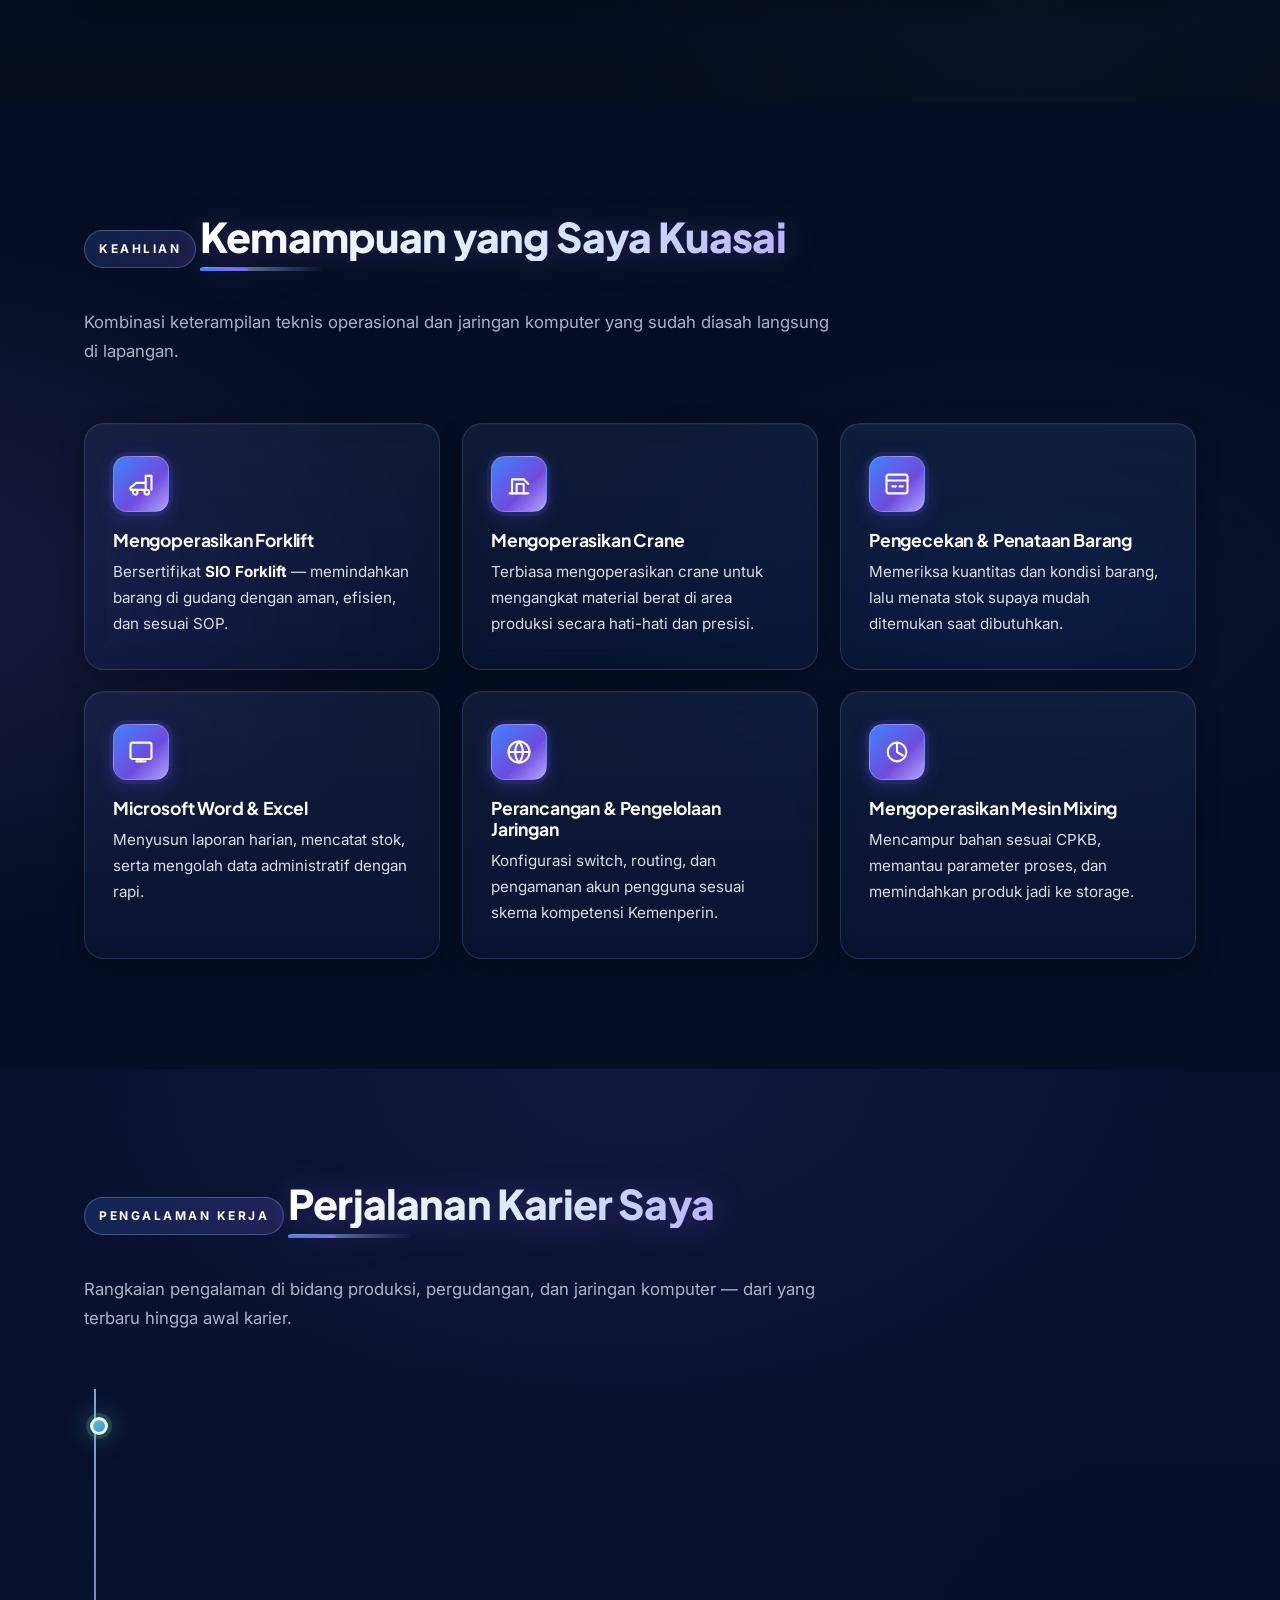
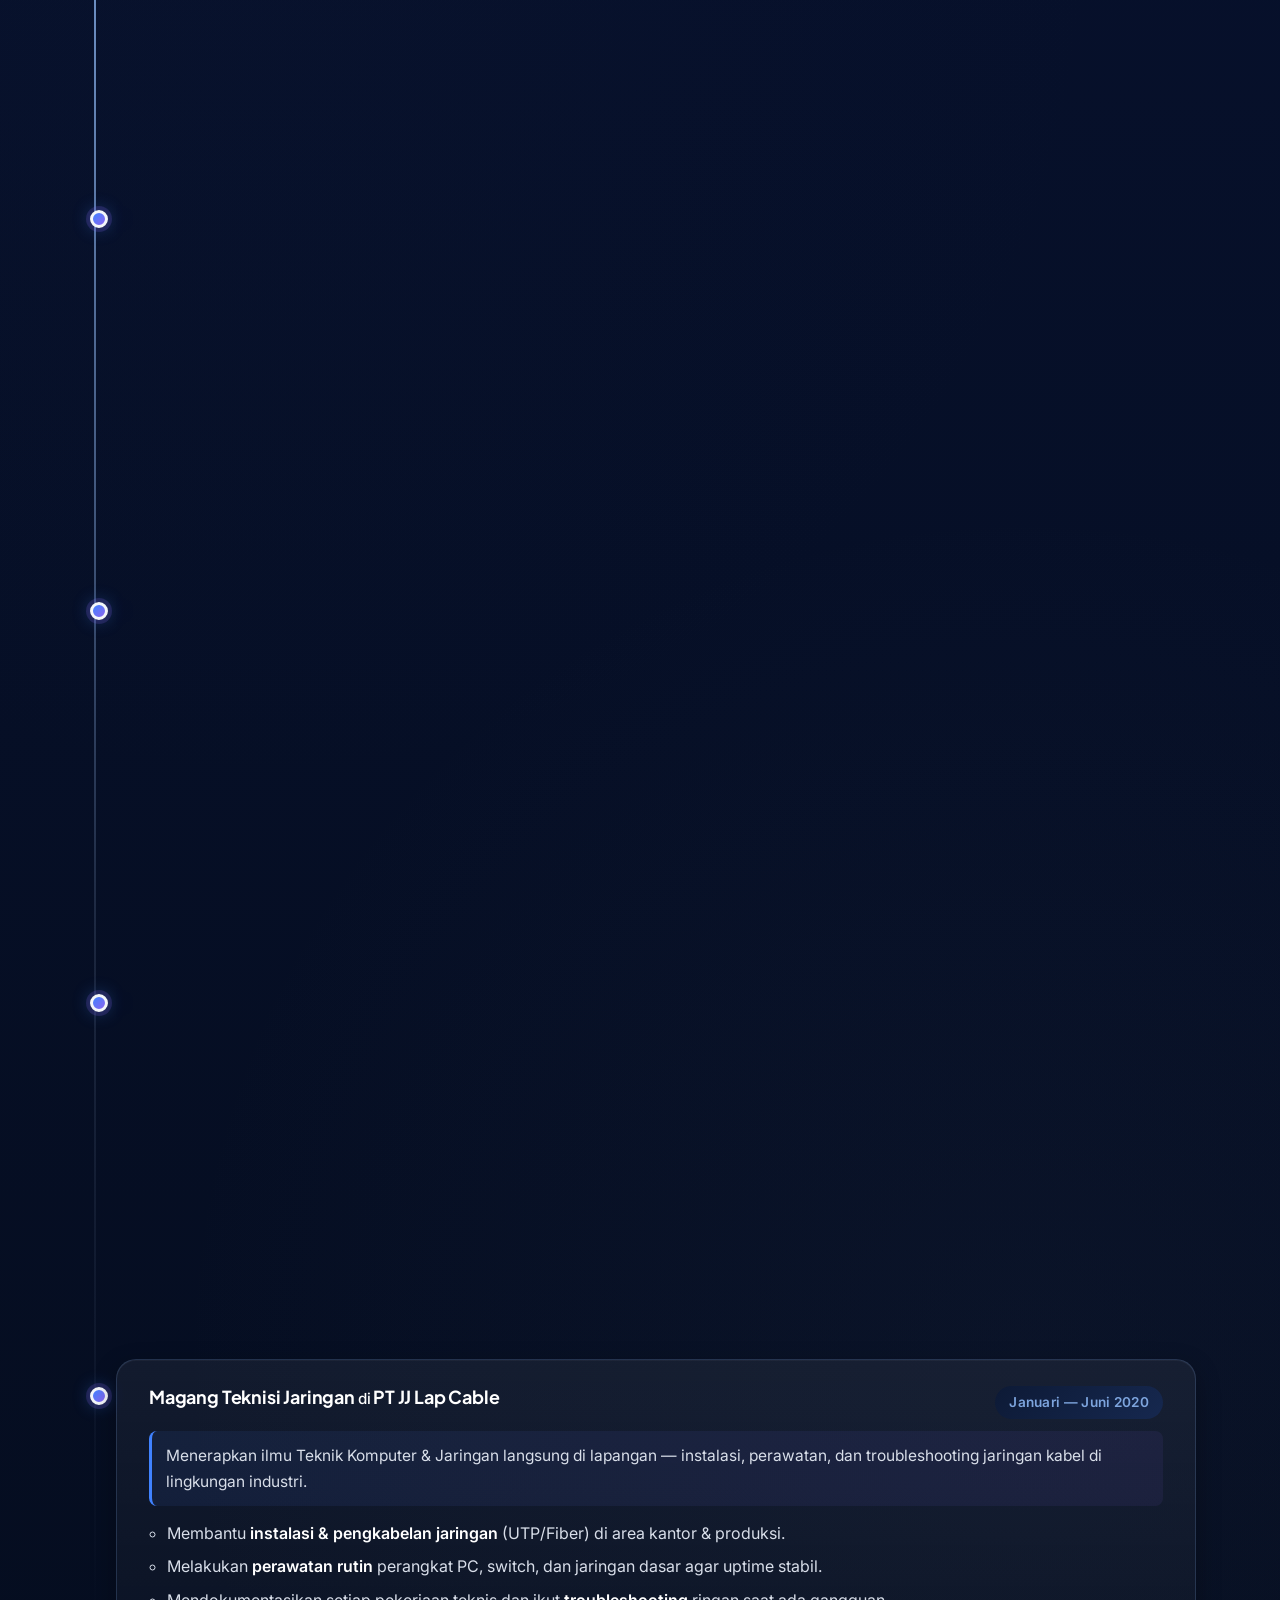
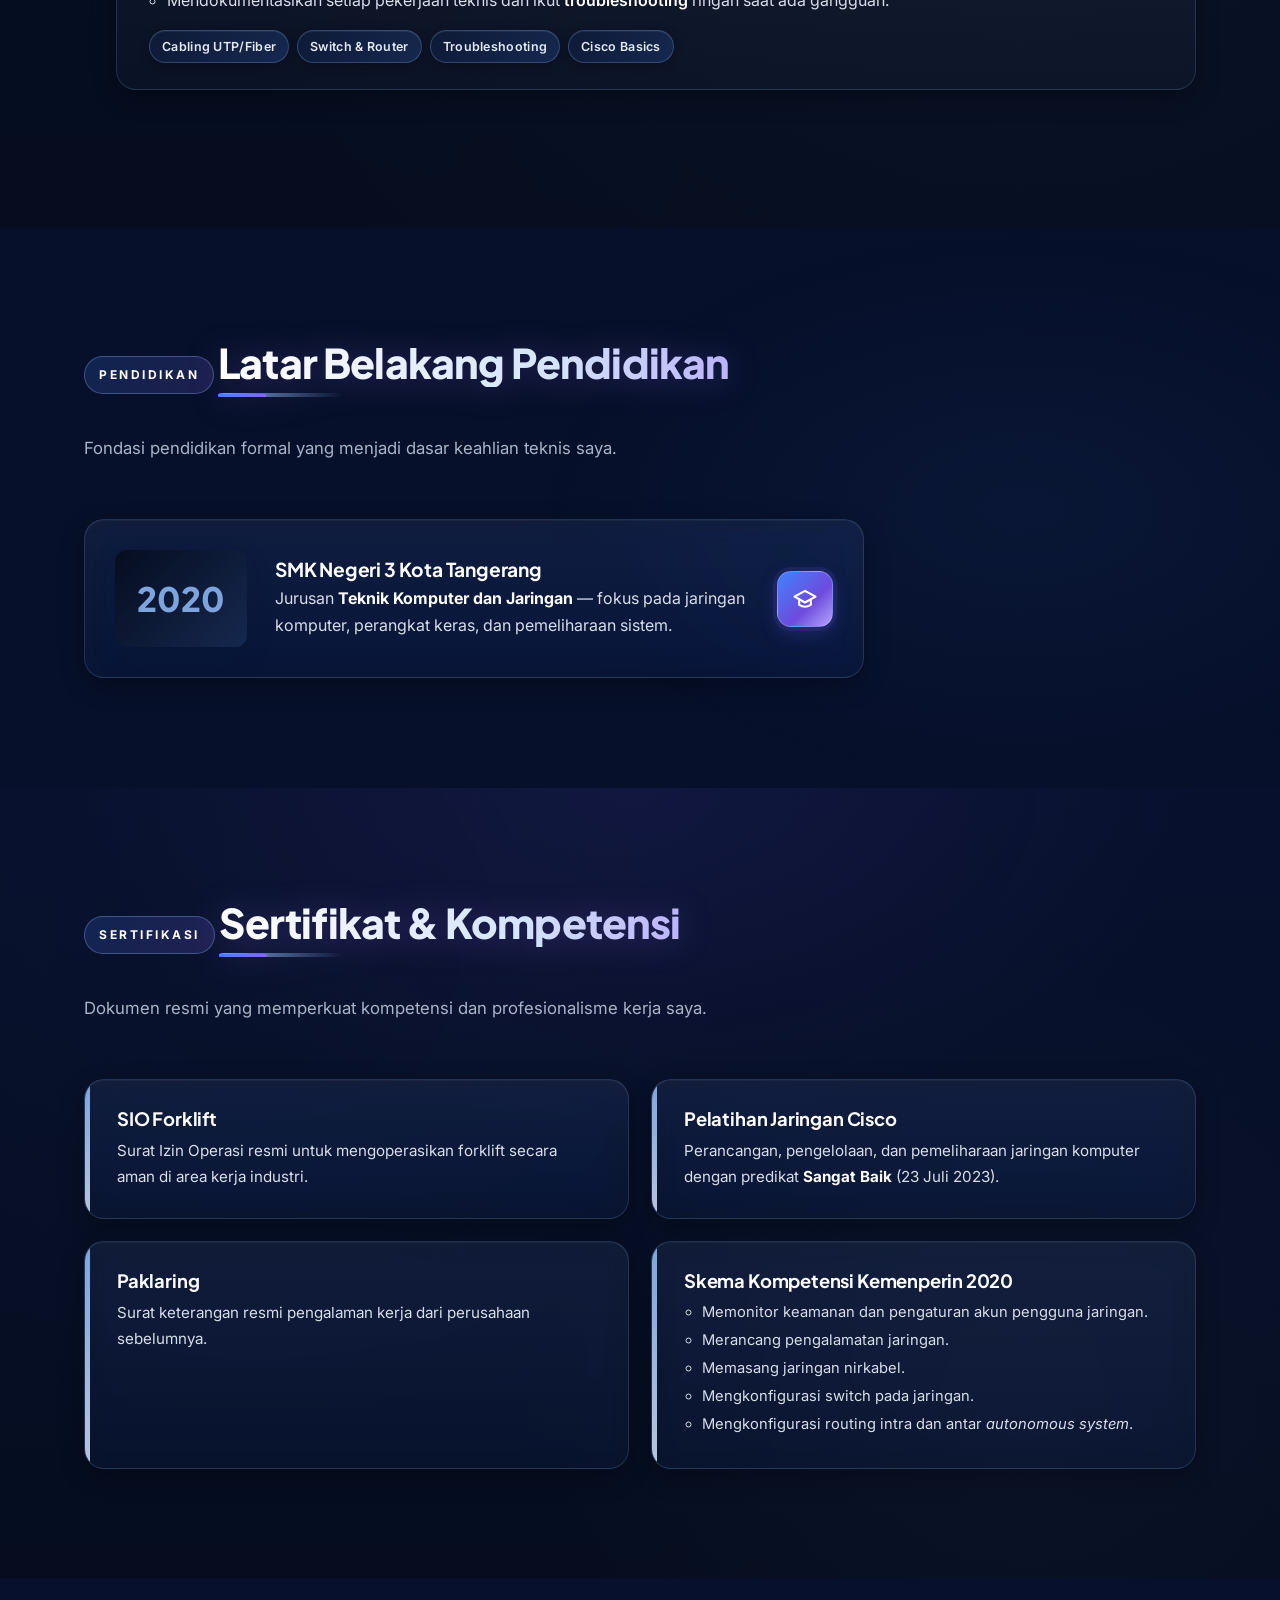
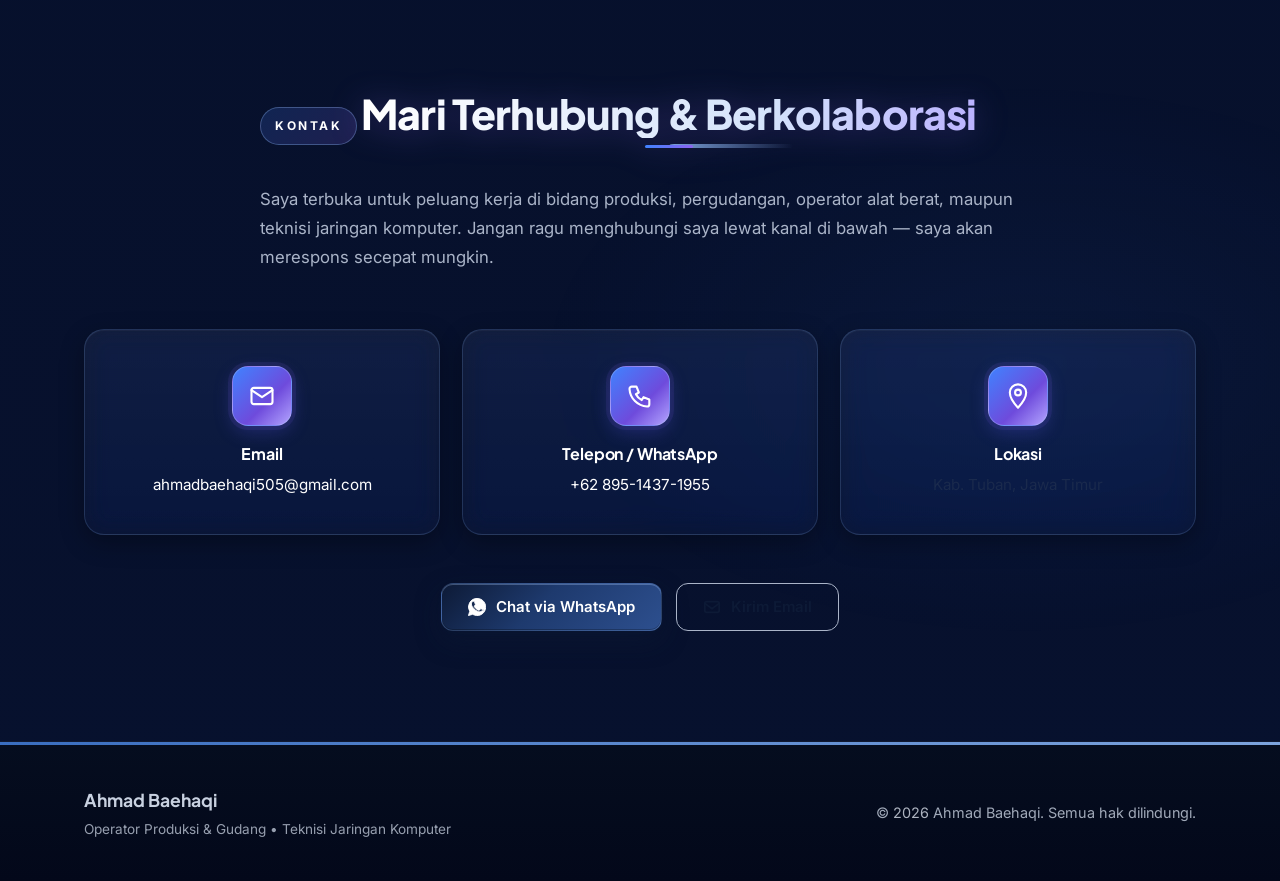
==== commit db4366c1: "feat: Add interactive IELTS beginner practice app - Grammar quizzes (tenses, articles, prepositions)" ====
--- a/index.html
+++ b/index.html
@@ -54,6 +54,7 @@
           <li><a href="#education">Pendidikan</a></li>
           <li><a href="#certifications">Sertifikasi</a></li>
           <li><a href="#contact" class="nav-cta btn-ripple">Hubungi</a></li>
+          <li><a href="ielts/index.html" class="nav-cta btn-ripple" style="background:linear-gradient(135deg,#4f46e5,#0ea5e9);margin-left:0.5rem;">📚 IELTS Practice</a></li>
         </ul>
       </nav>
     </div>
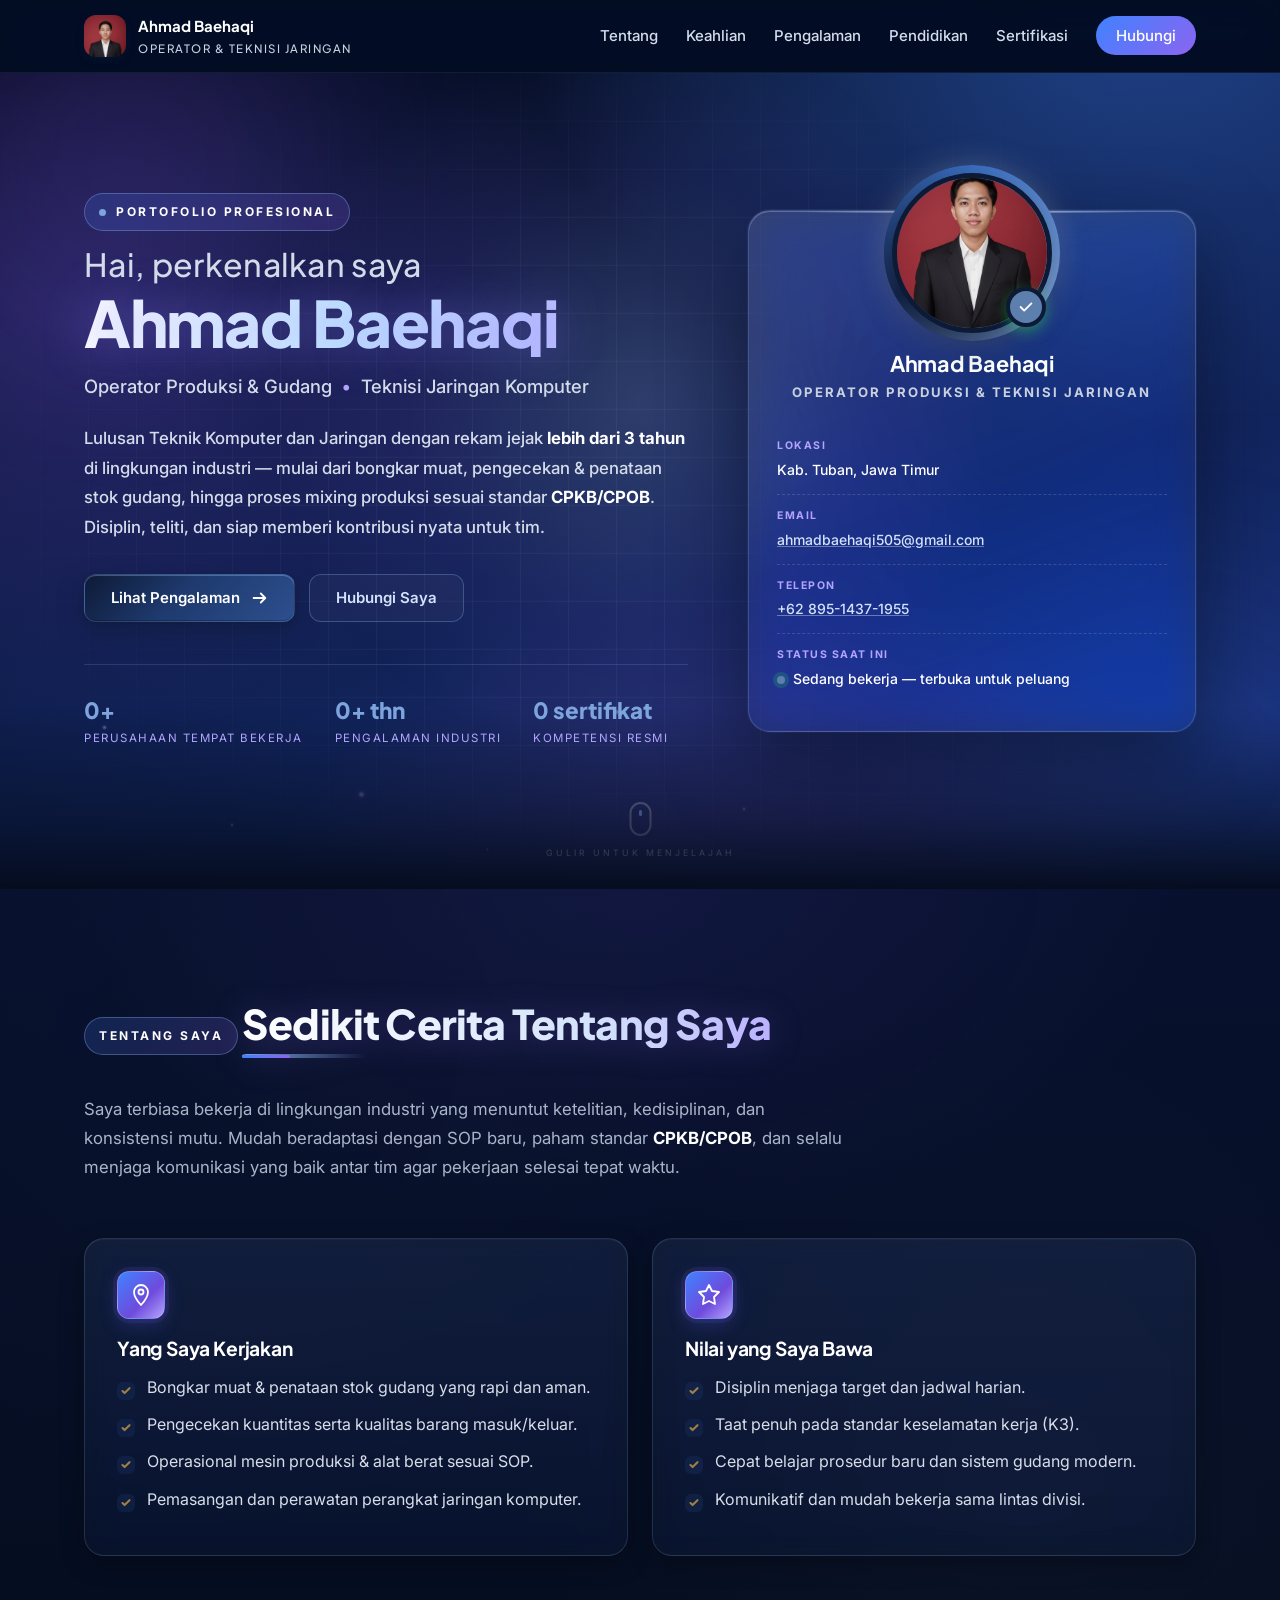
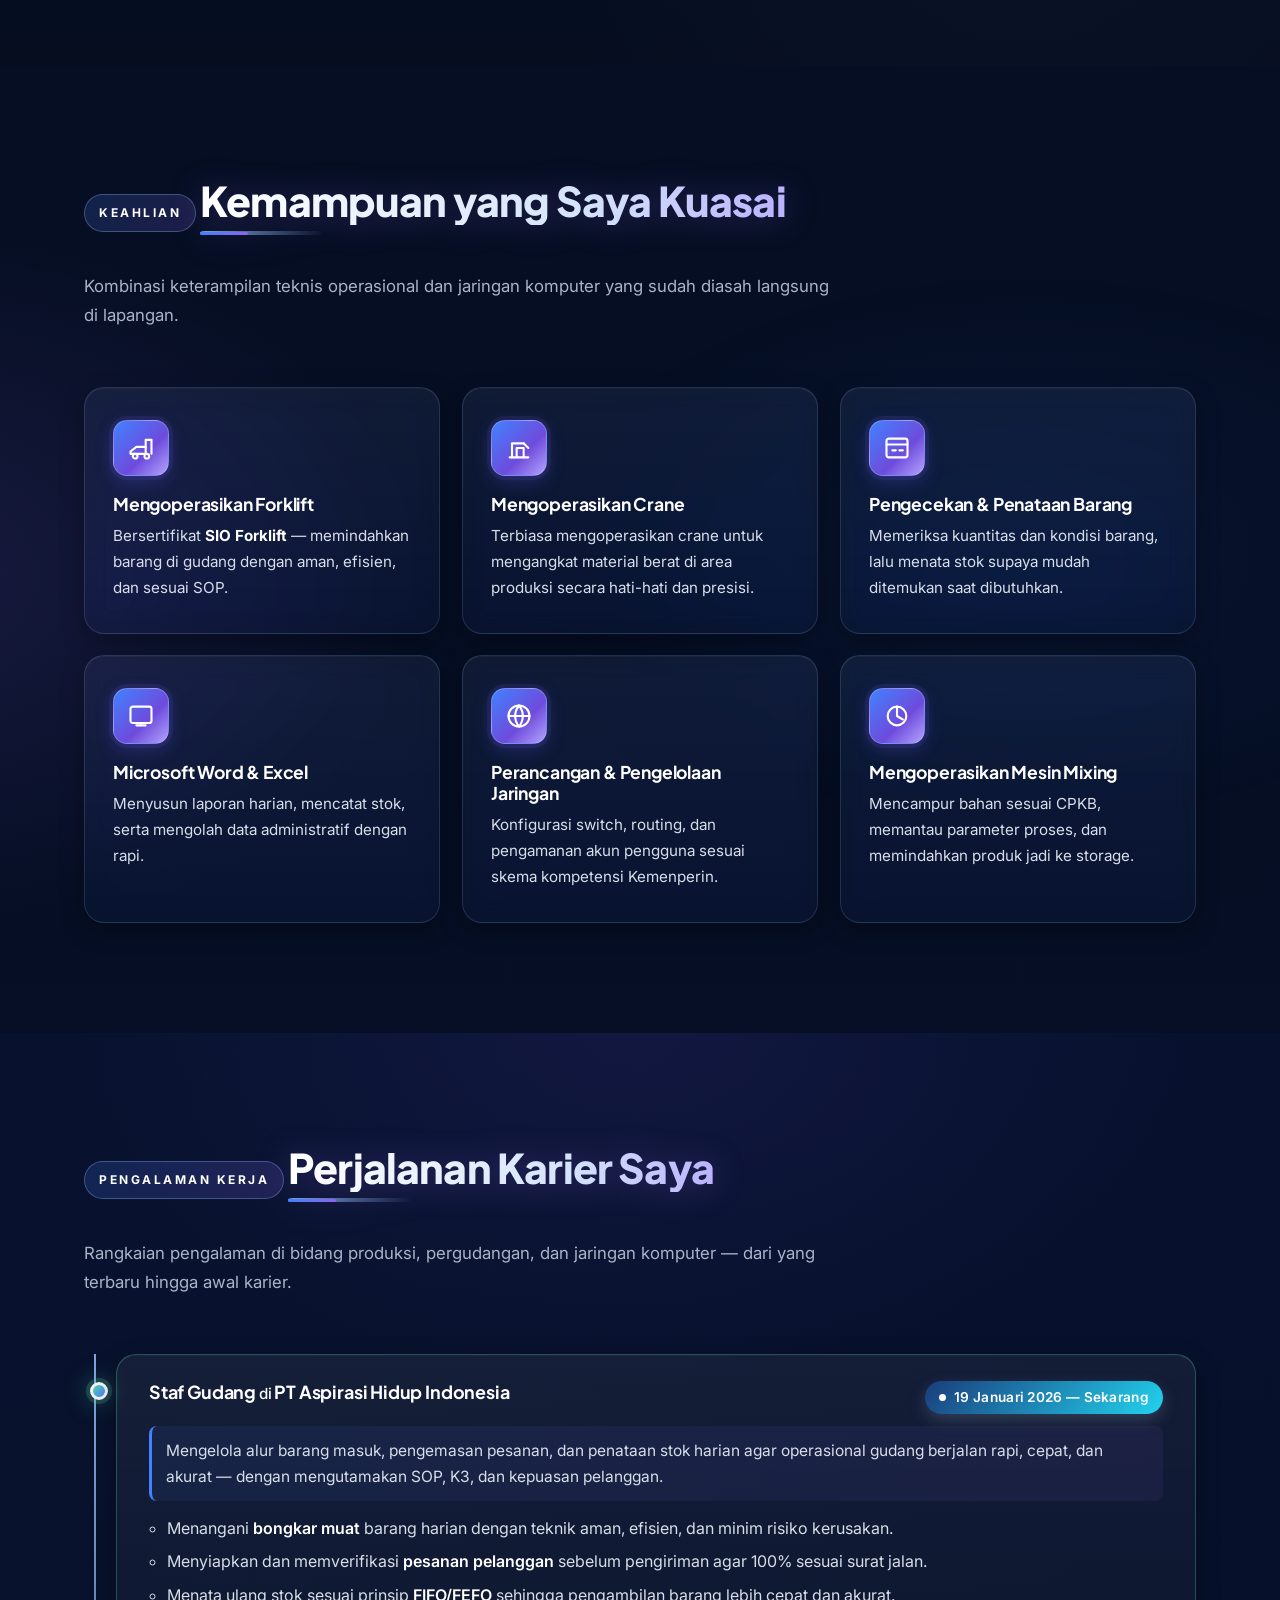
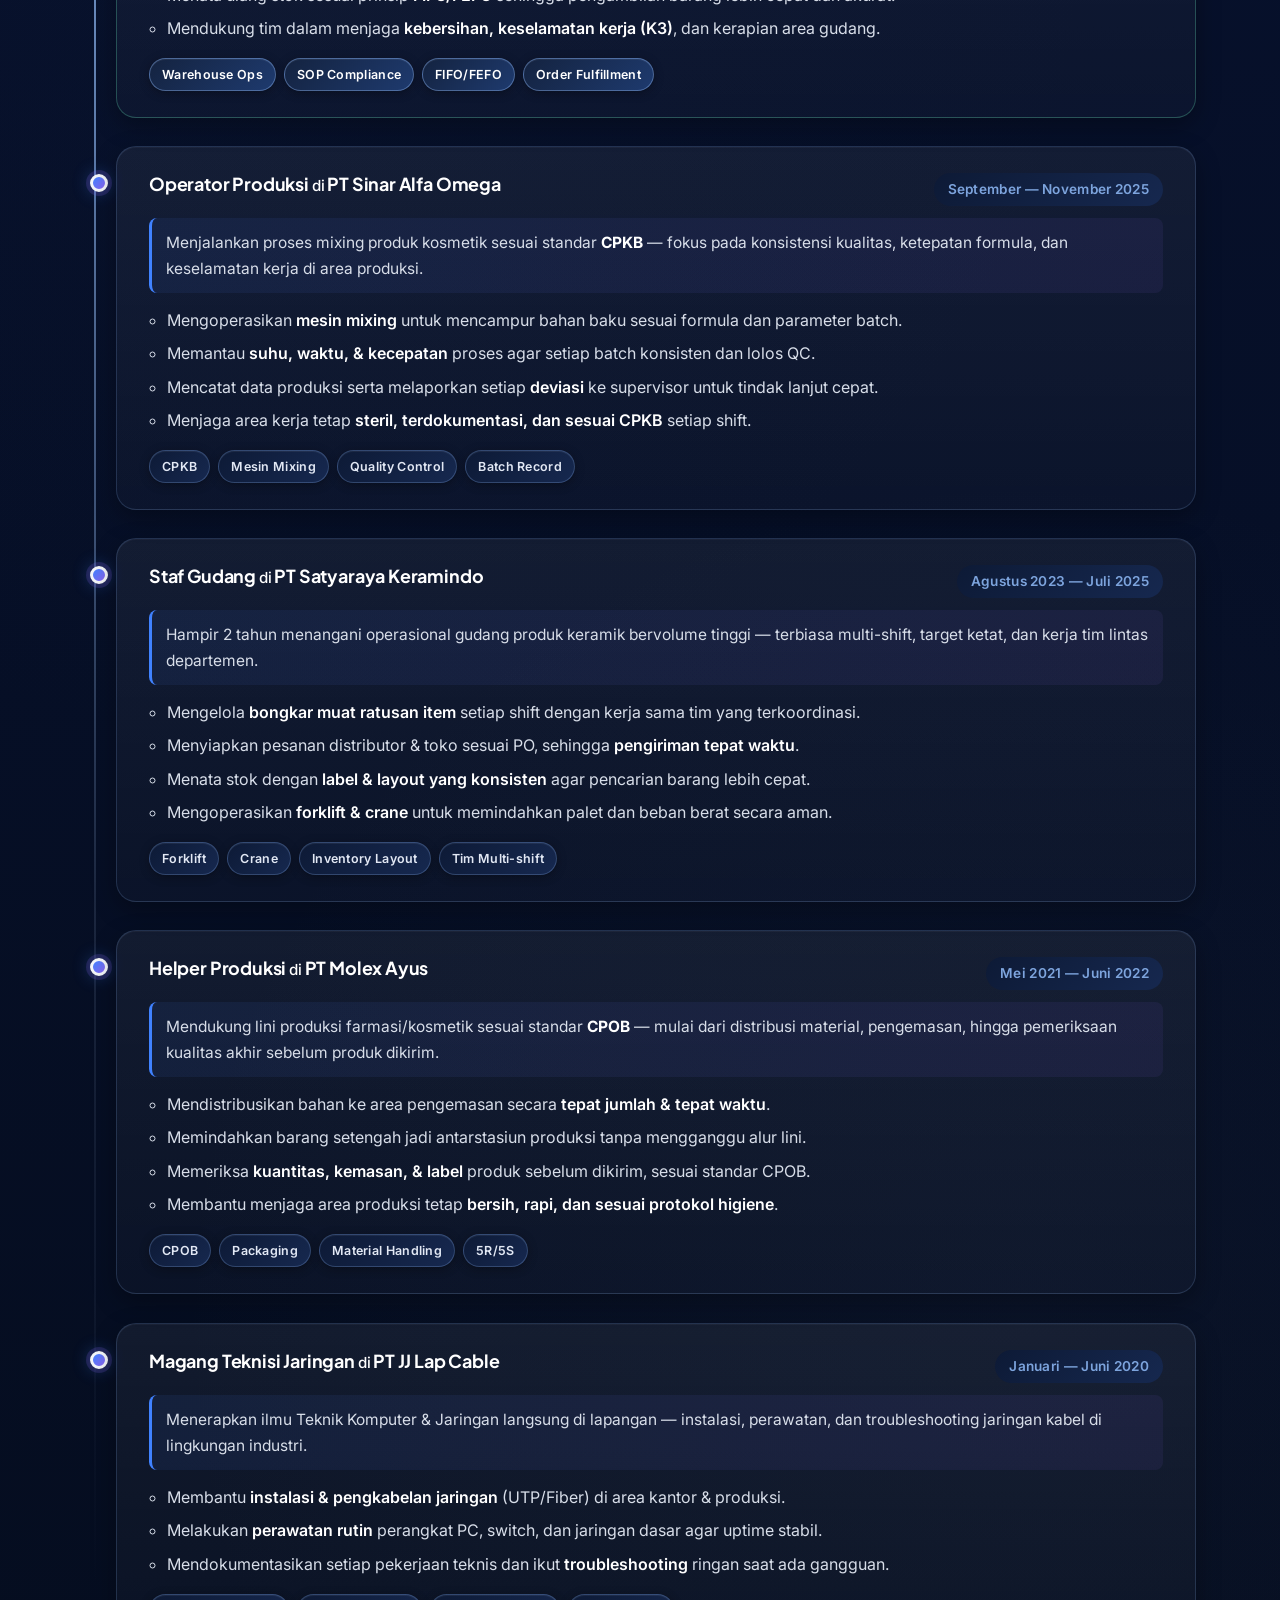
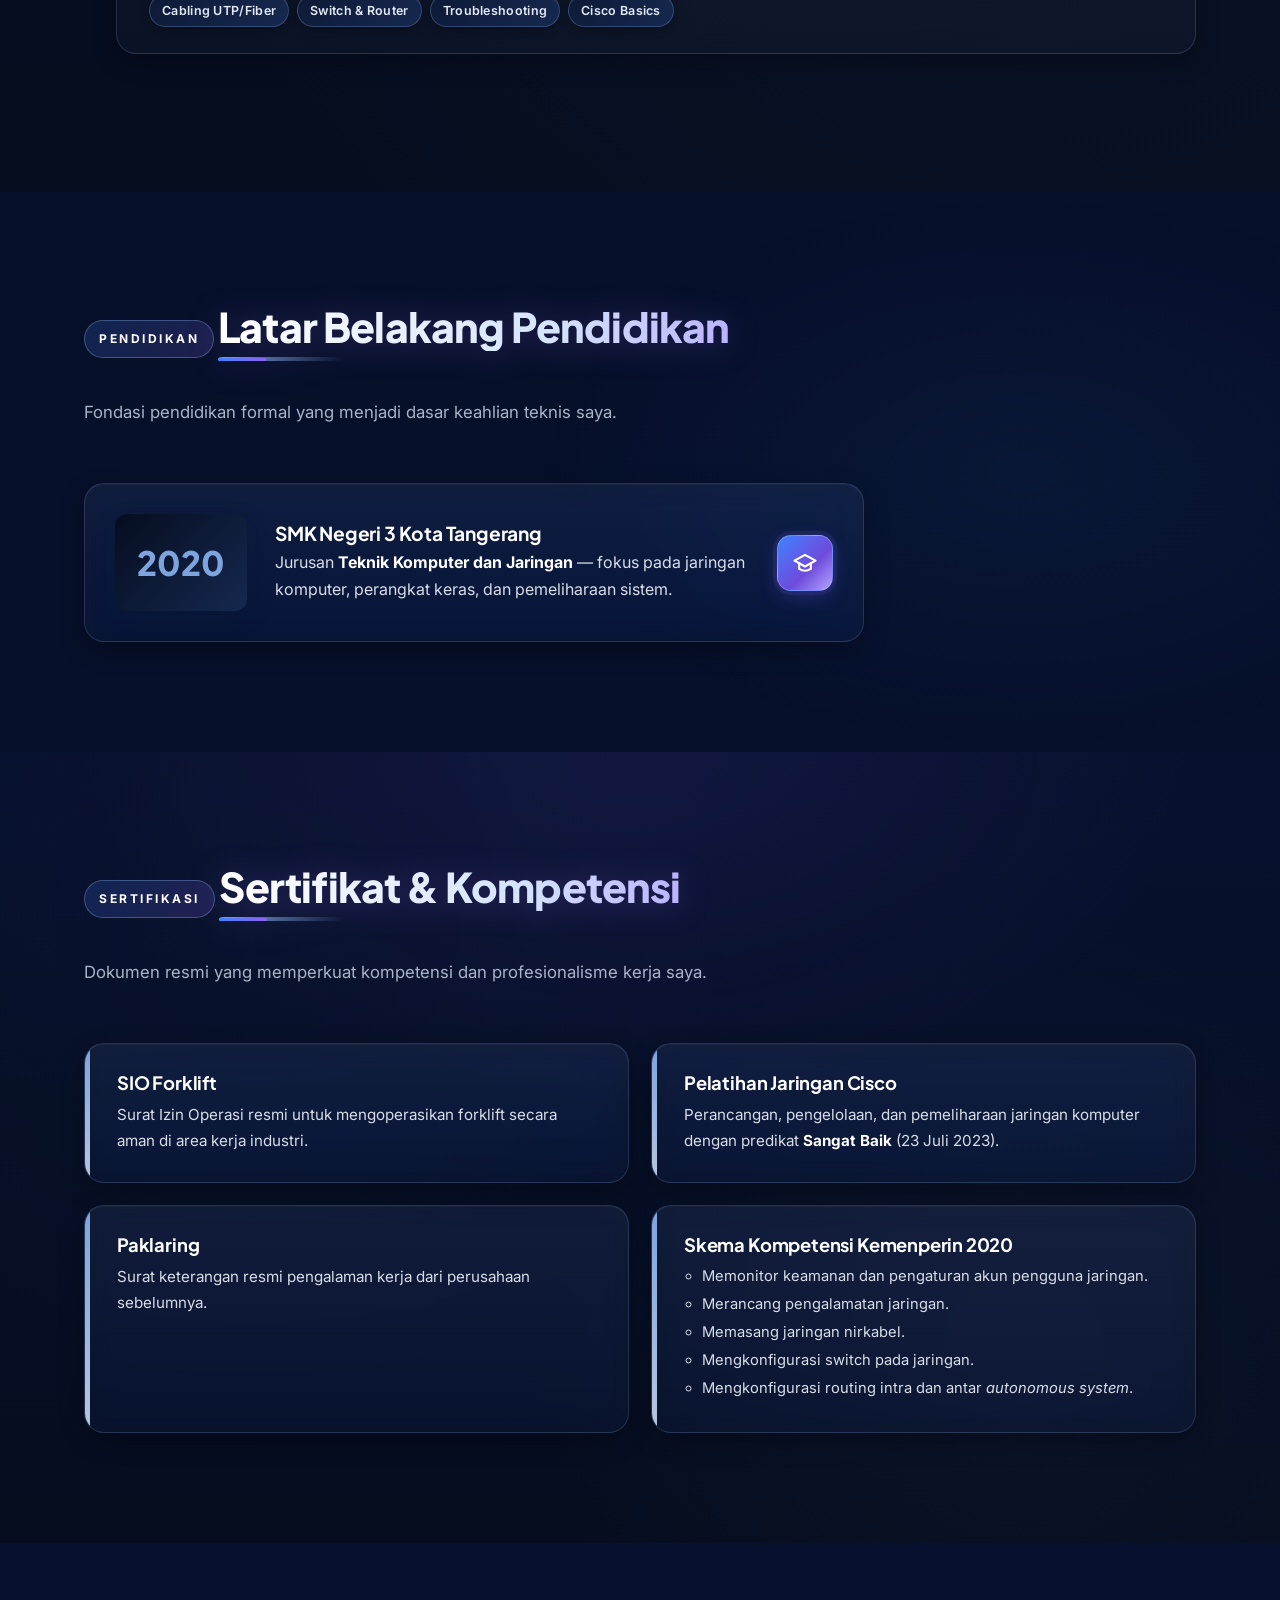
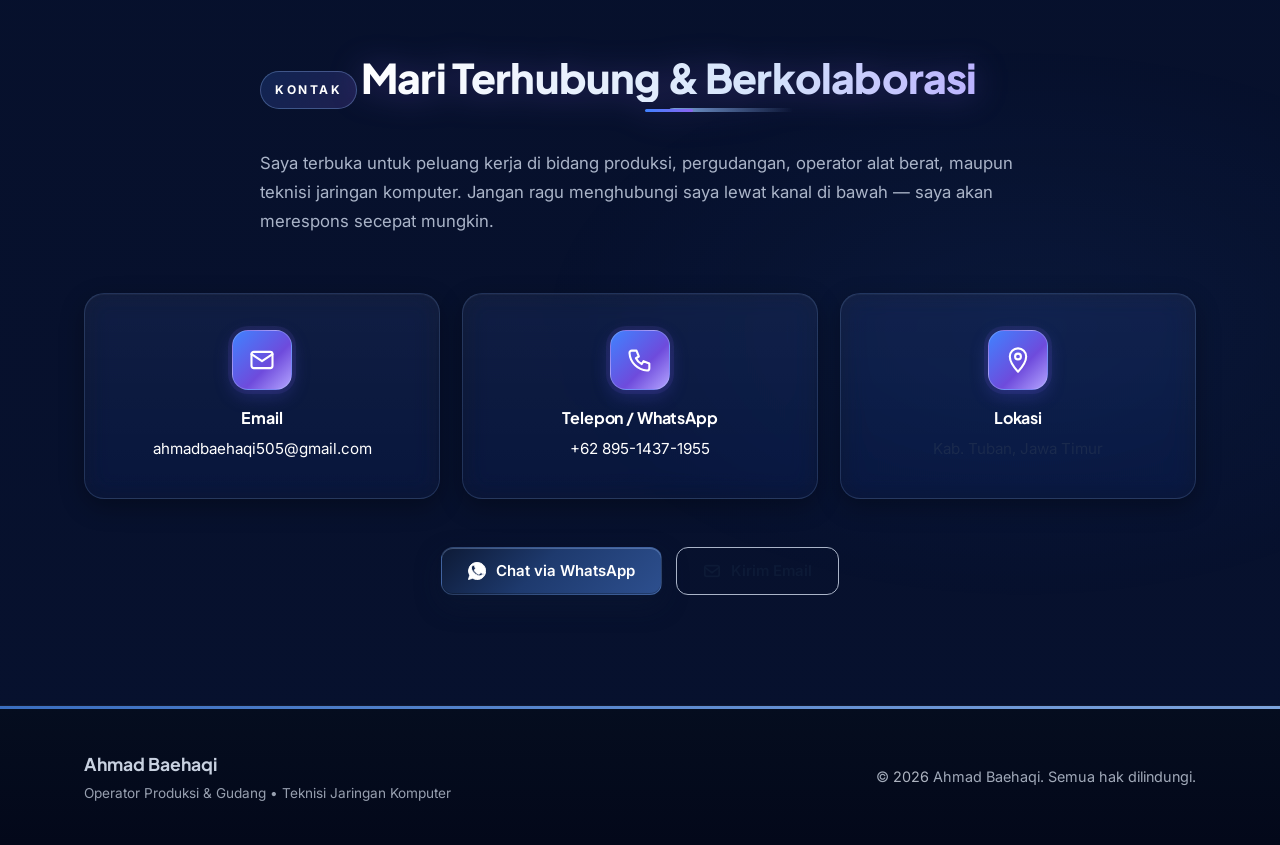
==== commit e71d42b8: "feat: remove tempat dan tanggal lahir from profile card Co-Authored-By: Devin AI <158243242+devin-ai" ====
--- a/index.html
+++ b/index.html
@@ -54,7 +54,6 @@
           <li><a href="#education">Pendidikan</a></li>
           <li><a href="#certifications">Sertifikasi</a></li>
           <li><a href="#contact" class="nav-cta btn-ripple">Hubungi</a></li>
-          <li><a href="ielts/index.html" class="nav-cta btn-ripple" style="background:linear-gradient(135deg,#4f46e5,#0ea5e9);margin-left:0.5rem;">📚 IELTS Practice</a></li>
         </ul>
       </nav>
     </div>
@@ -118,7 +117,6 @@
           <p class="hero-card-role">Operator Produksi &amp; Teknisi Jaringan</p>
           <dl class="profile-list">
             <div><dt>Lokasi</dt><dd>Kab. Tuban, Jawa Timur</dd></div>
-            <div><dt>Tempat, Tgl. Lahir</dt><dd>Tangerang, 30 Oktober 2000</dd></div>
             <div><dt>Email</dt><dd><a href="mailto:ahmadbaehaqi505@gmail.com">ahmadbaehaqi505@gmail.com</a></dd></div>
             <div><dt>Telepon</dt><dd><a href="tel:+6289514371955">+62 895-1437-1955</a></dd></div>
             <div><dt>Status Saat Ini</dt><dd><span class="dot" aria-hidden="true"></span>Sedang bekerja — terbuka untuk peluang</dd></div>
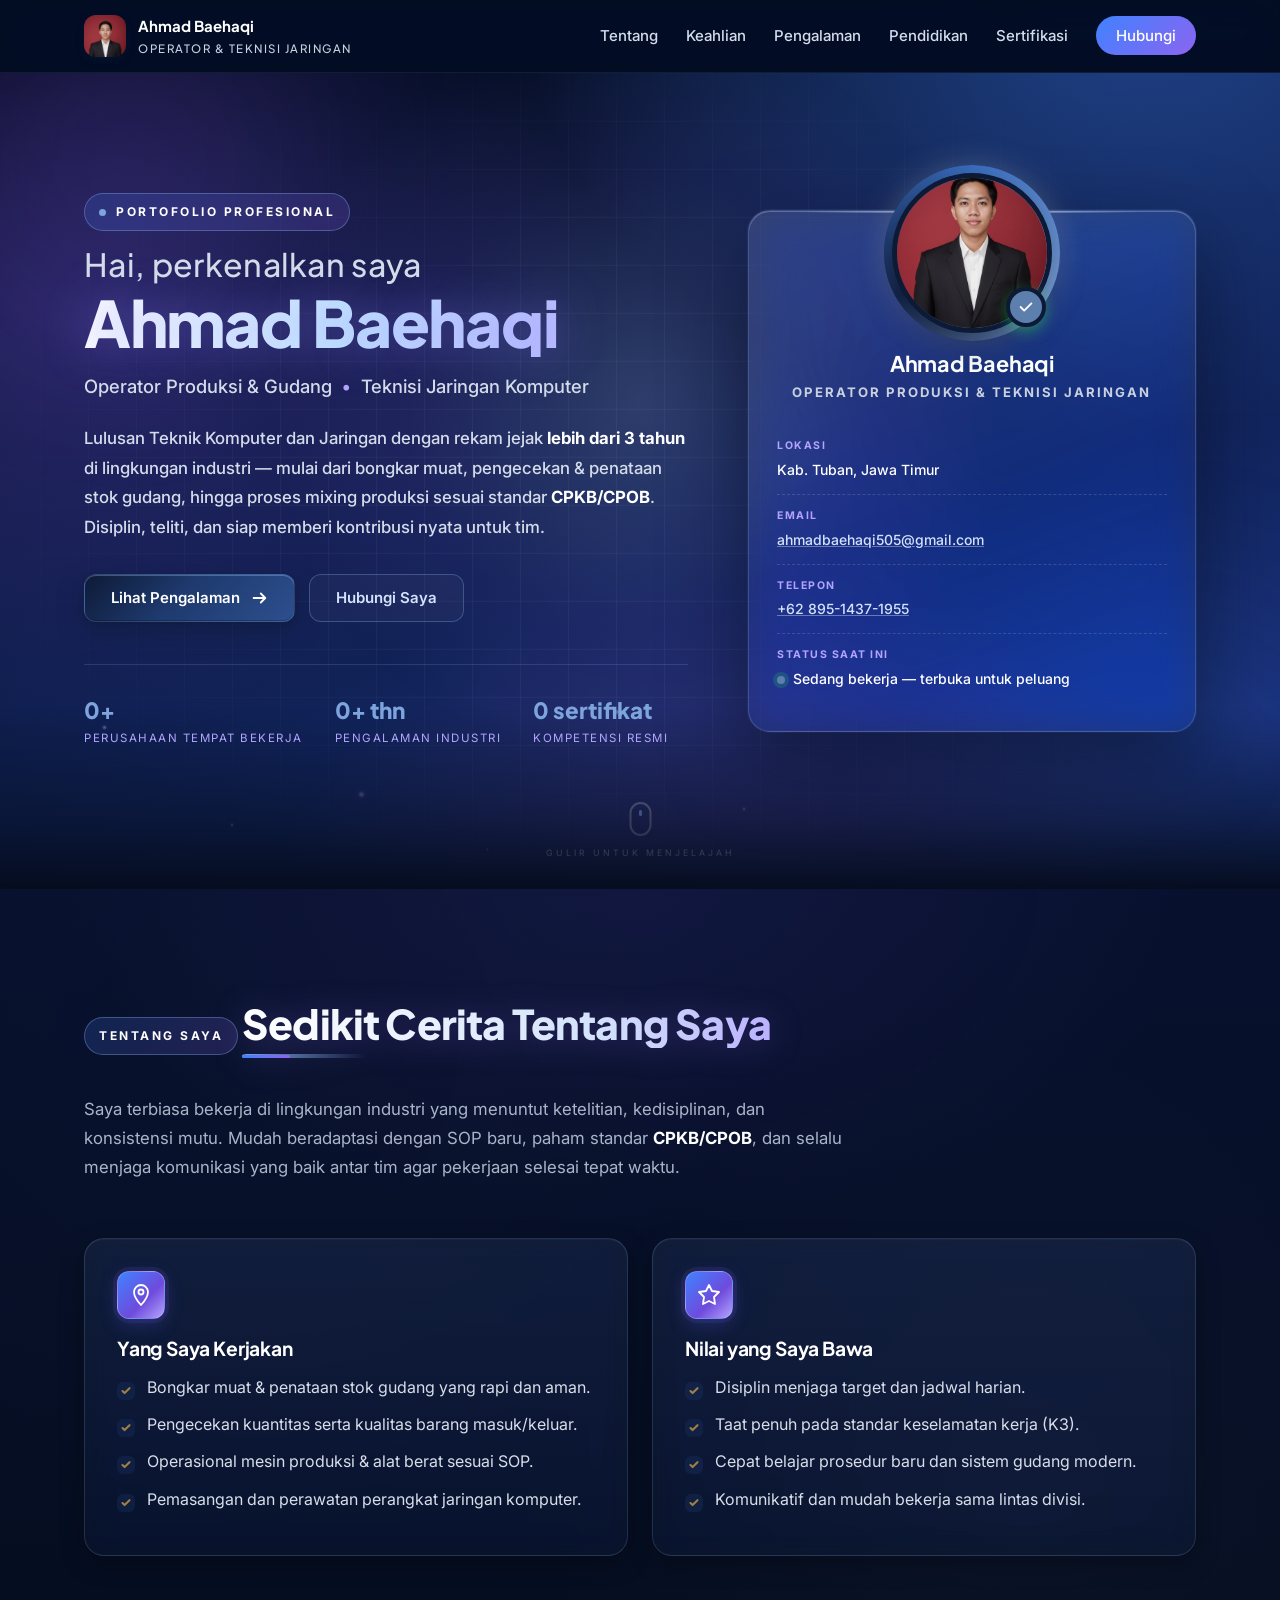
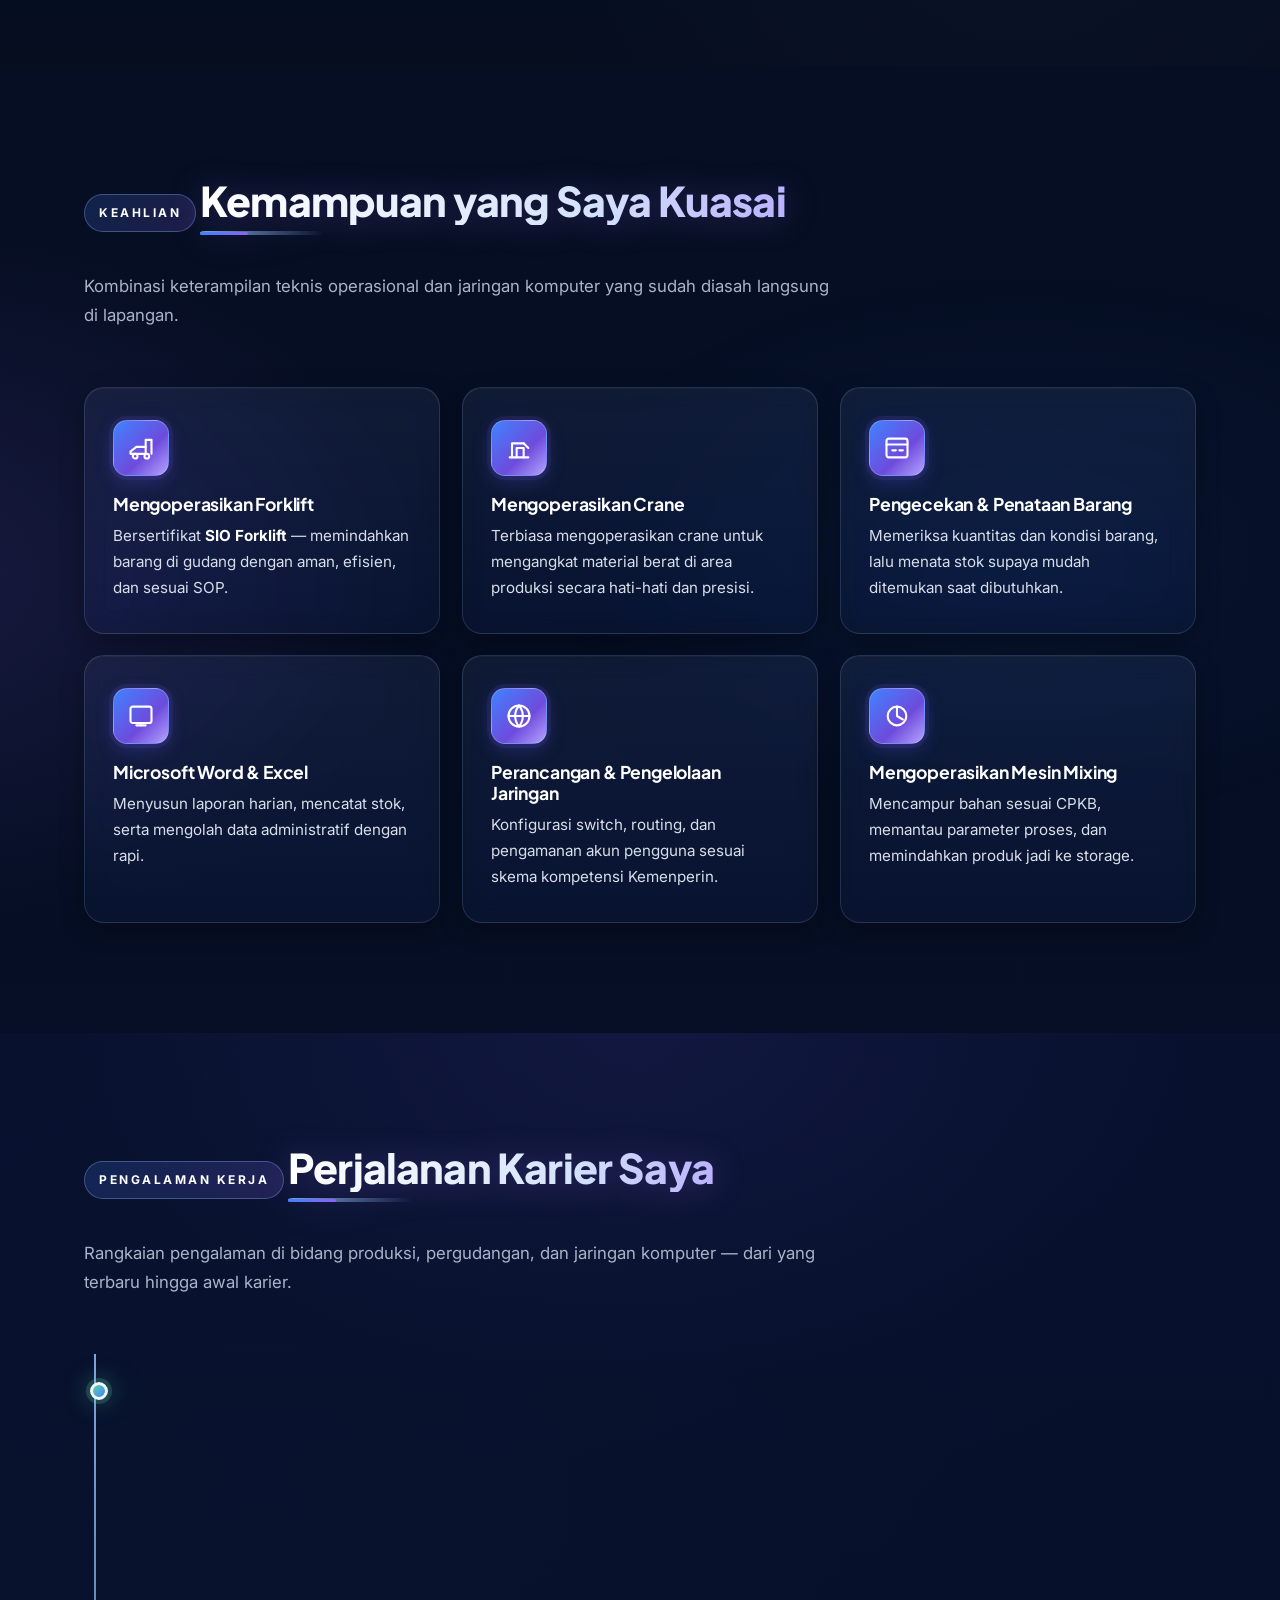
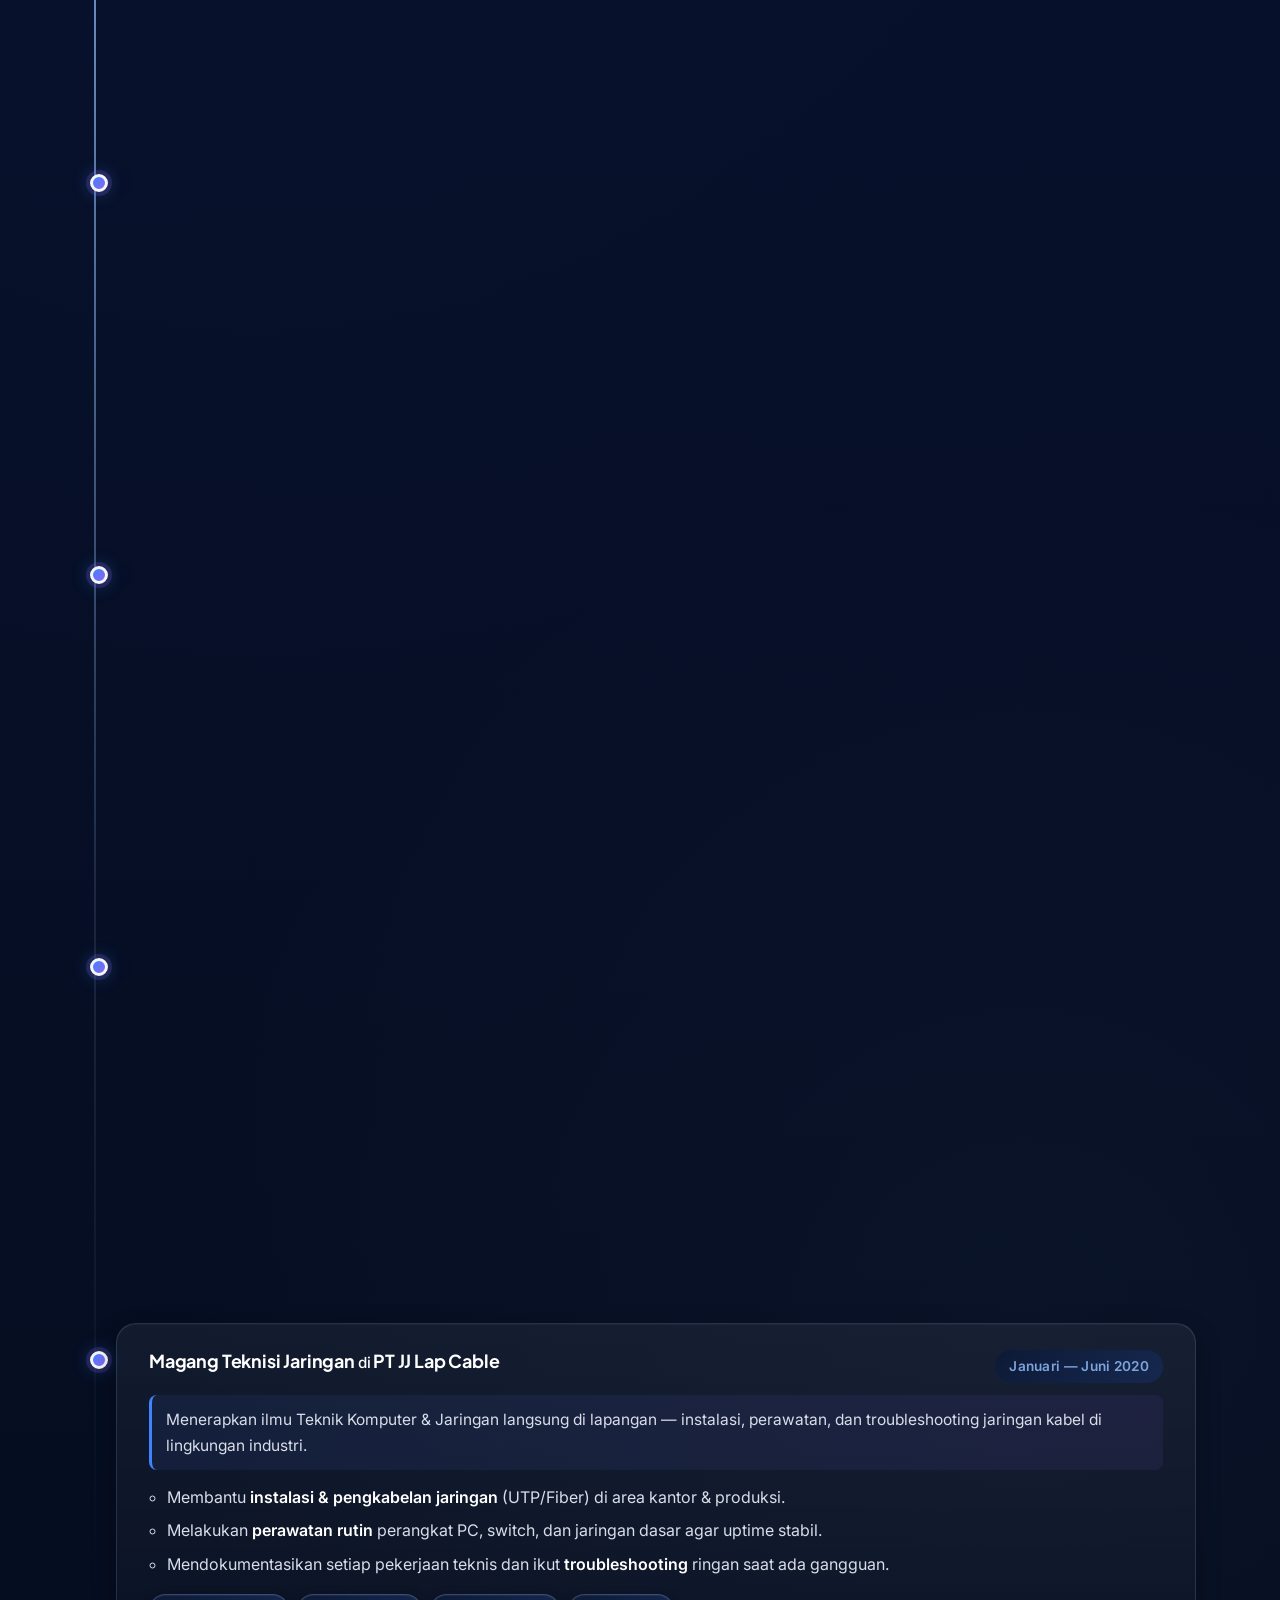
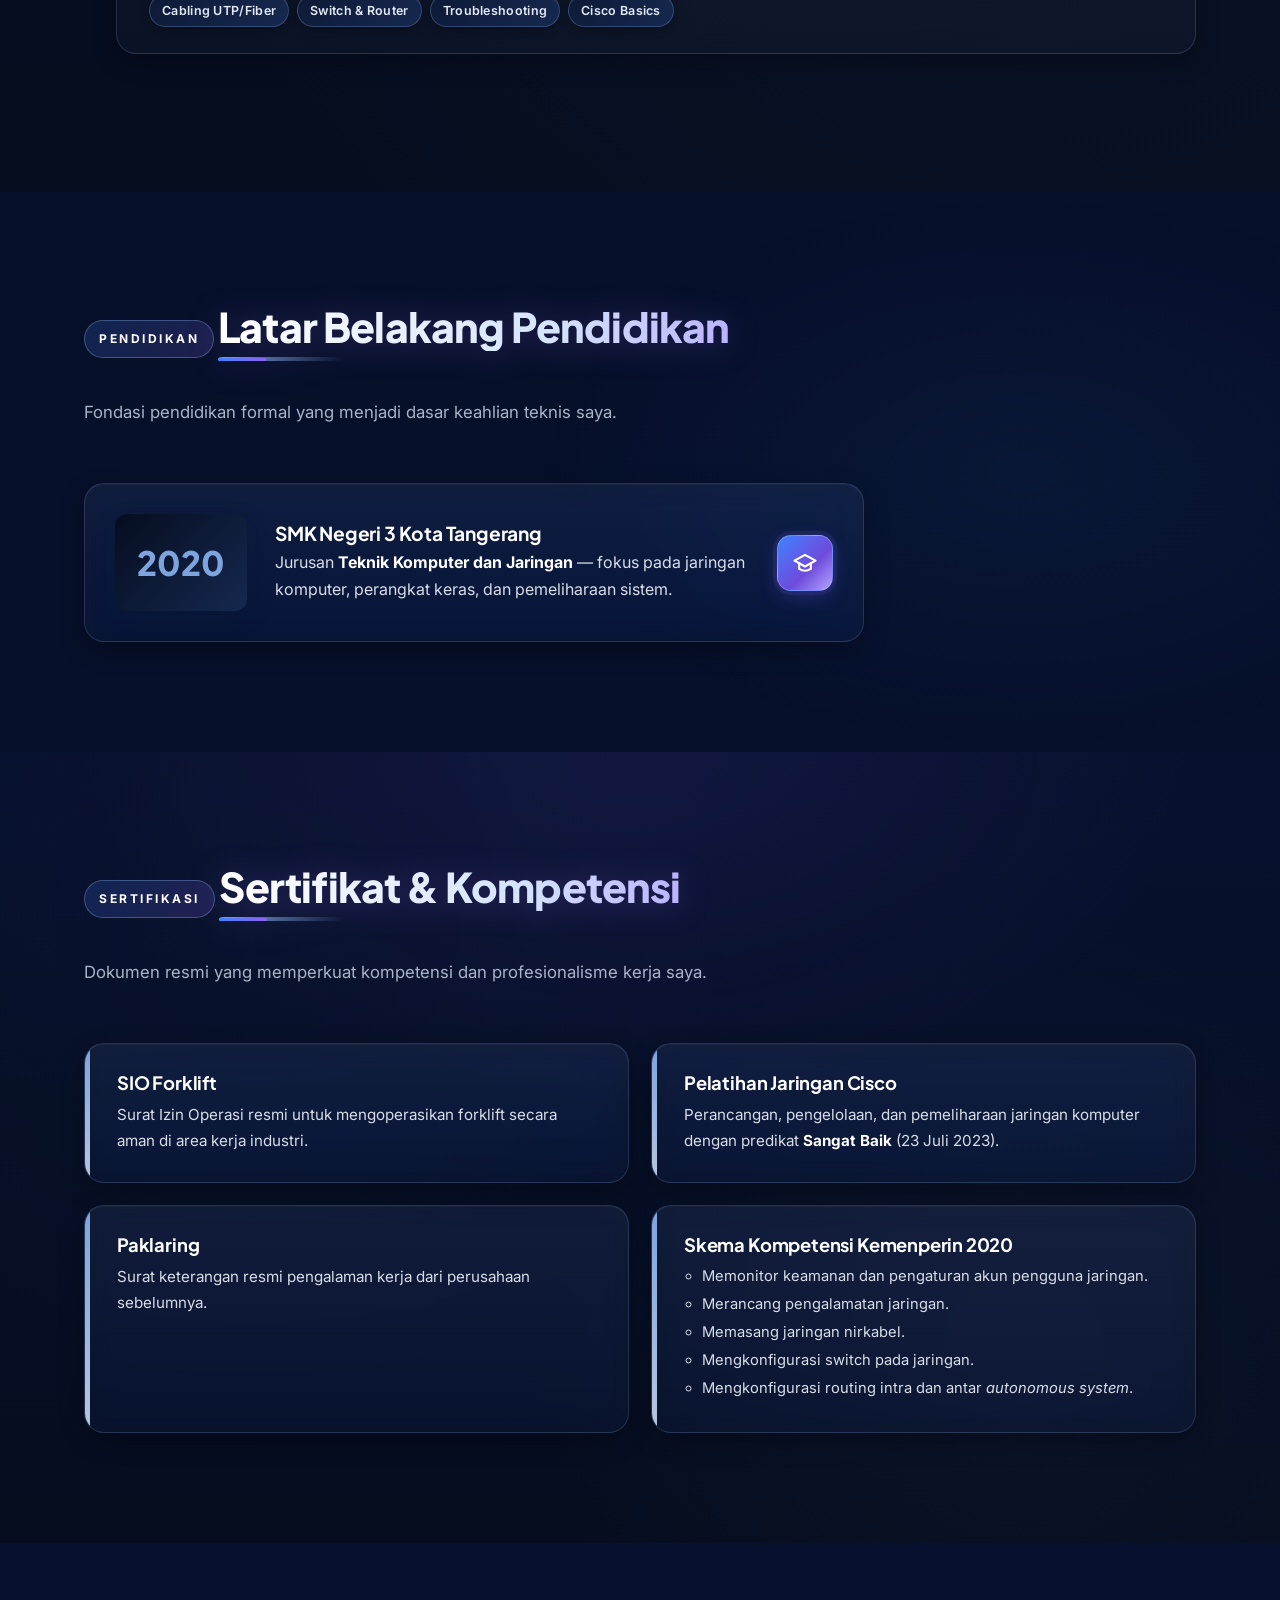
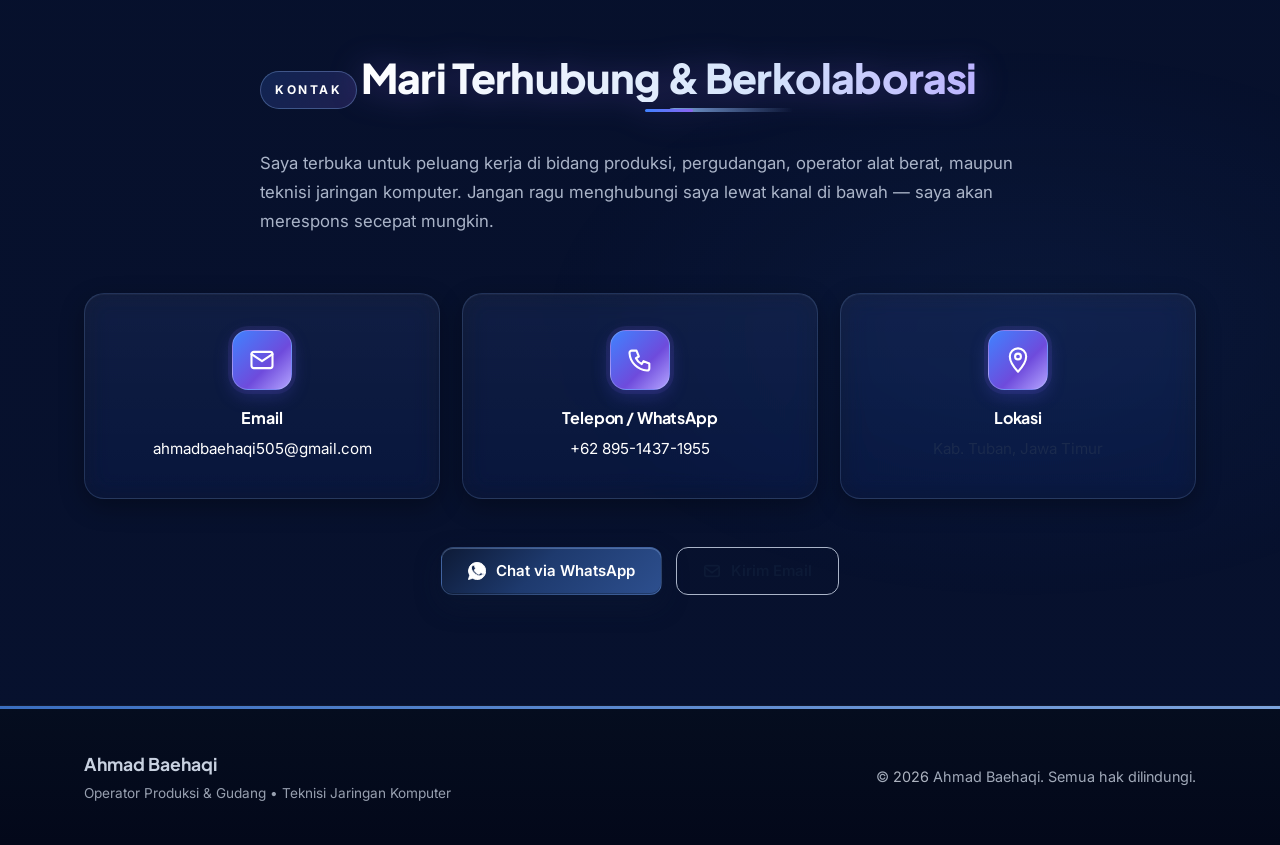
==== commit 67d6532e: "feat: Tambah Vercel Analytics dan Speed Insights Menambahkan script tag Vercel Web Analytics dan Spe" ====
--- a/index.html
+++ b/index.html
@@ -469,5 +469,10 @@
   </a>
 
   <script src="script.js"></script>
+
+  <!-- Vercel Analytics -->
+  <script defer src="/_vercel/insights/script.js"></script>
+  <!-- Vercel Speed Insights -->
+  <script defer src="/_vercel/speed-insights/script.js"></script>
 </body>
 </html>
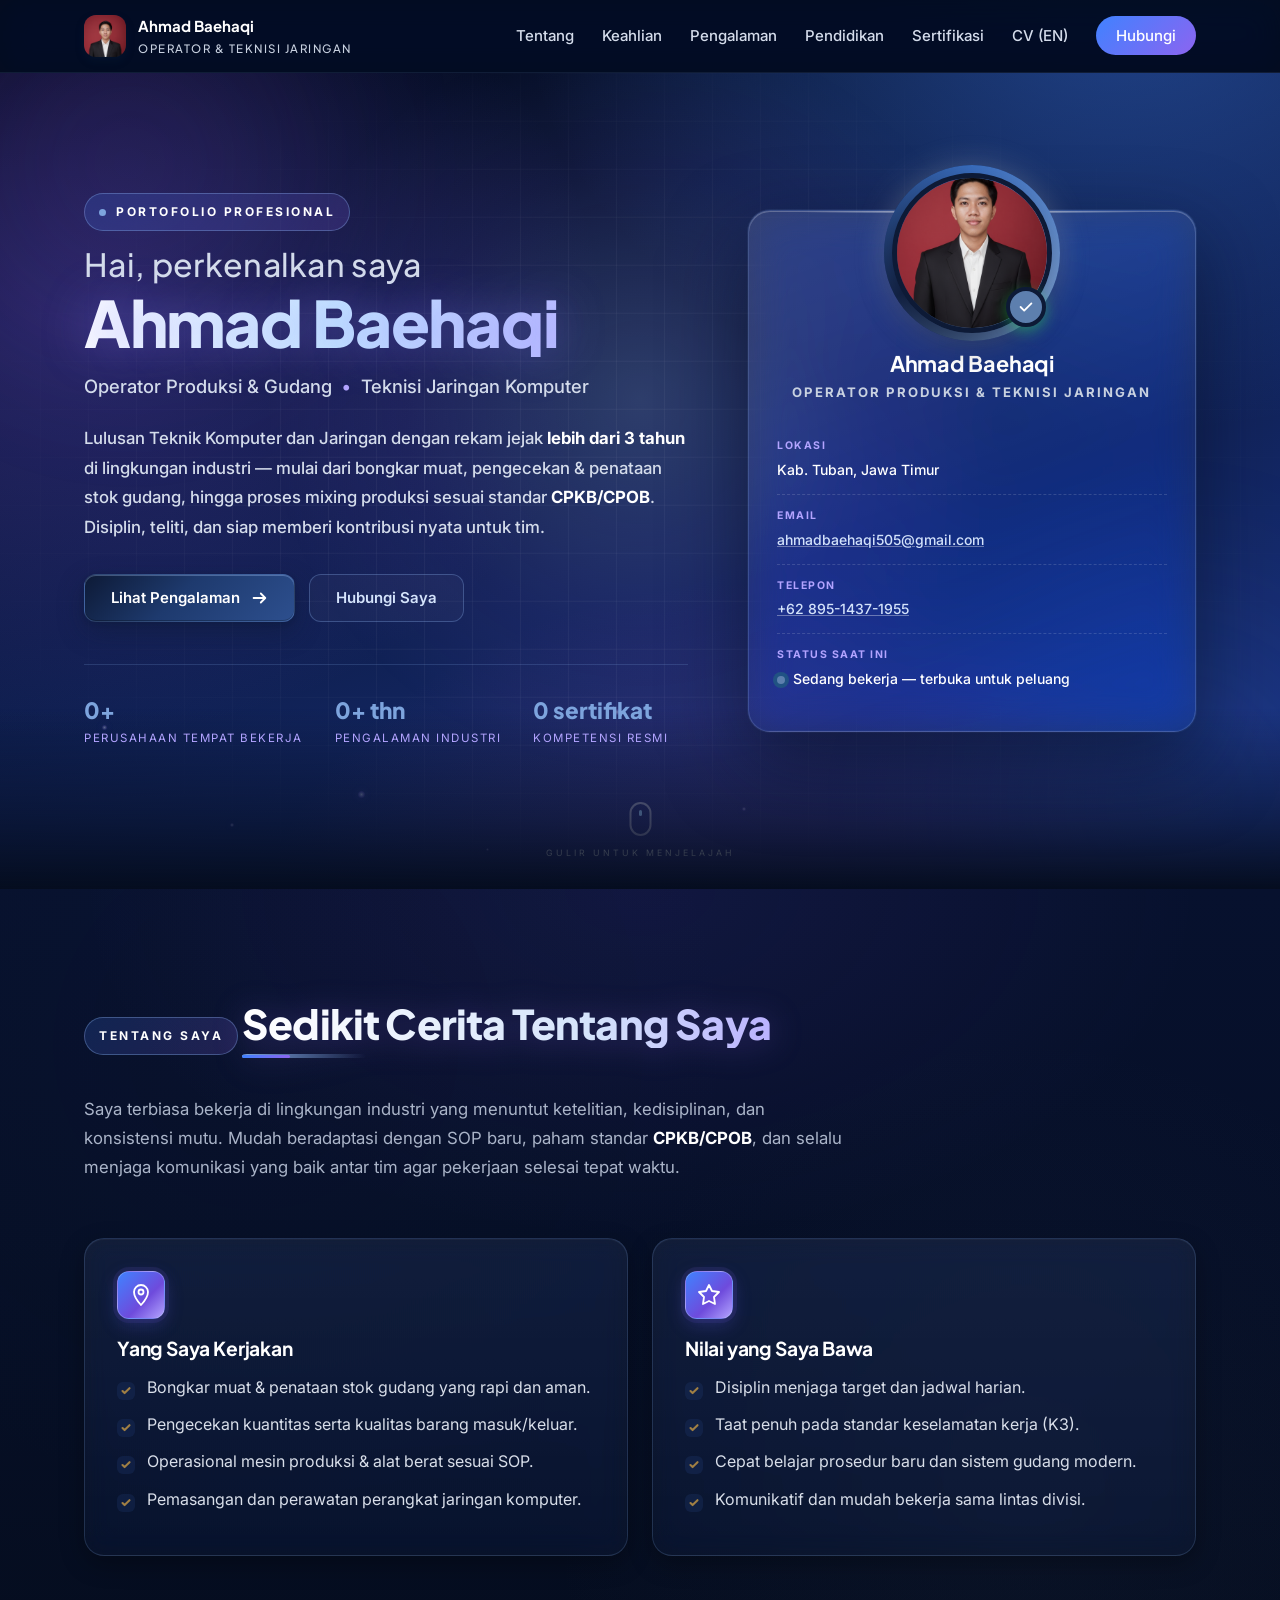
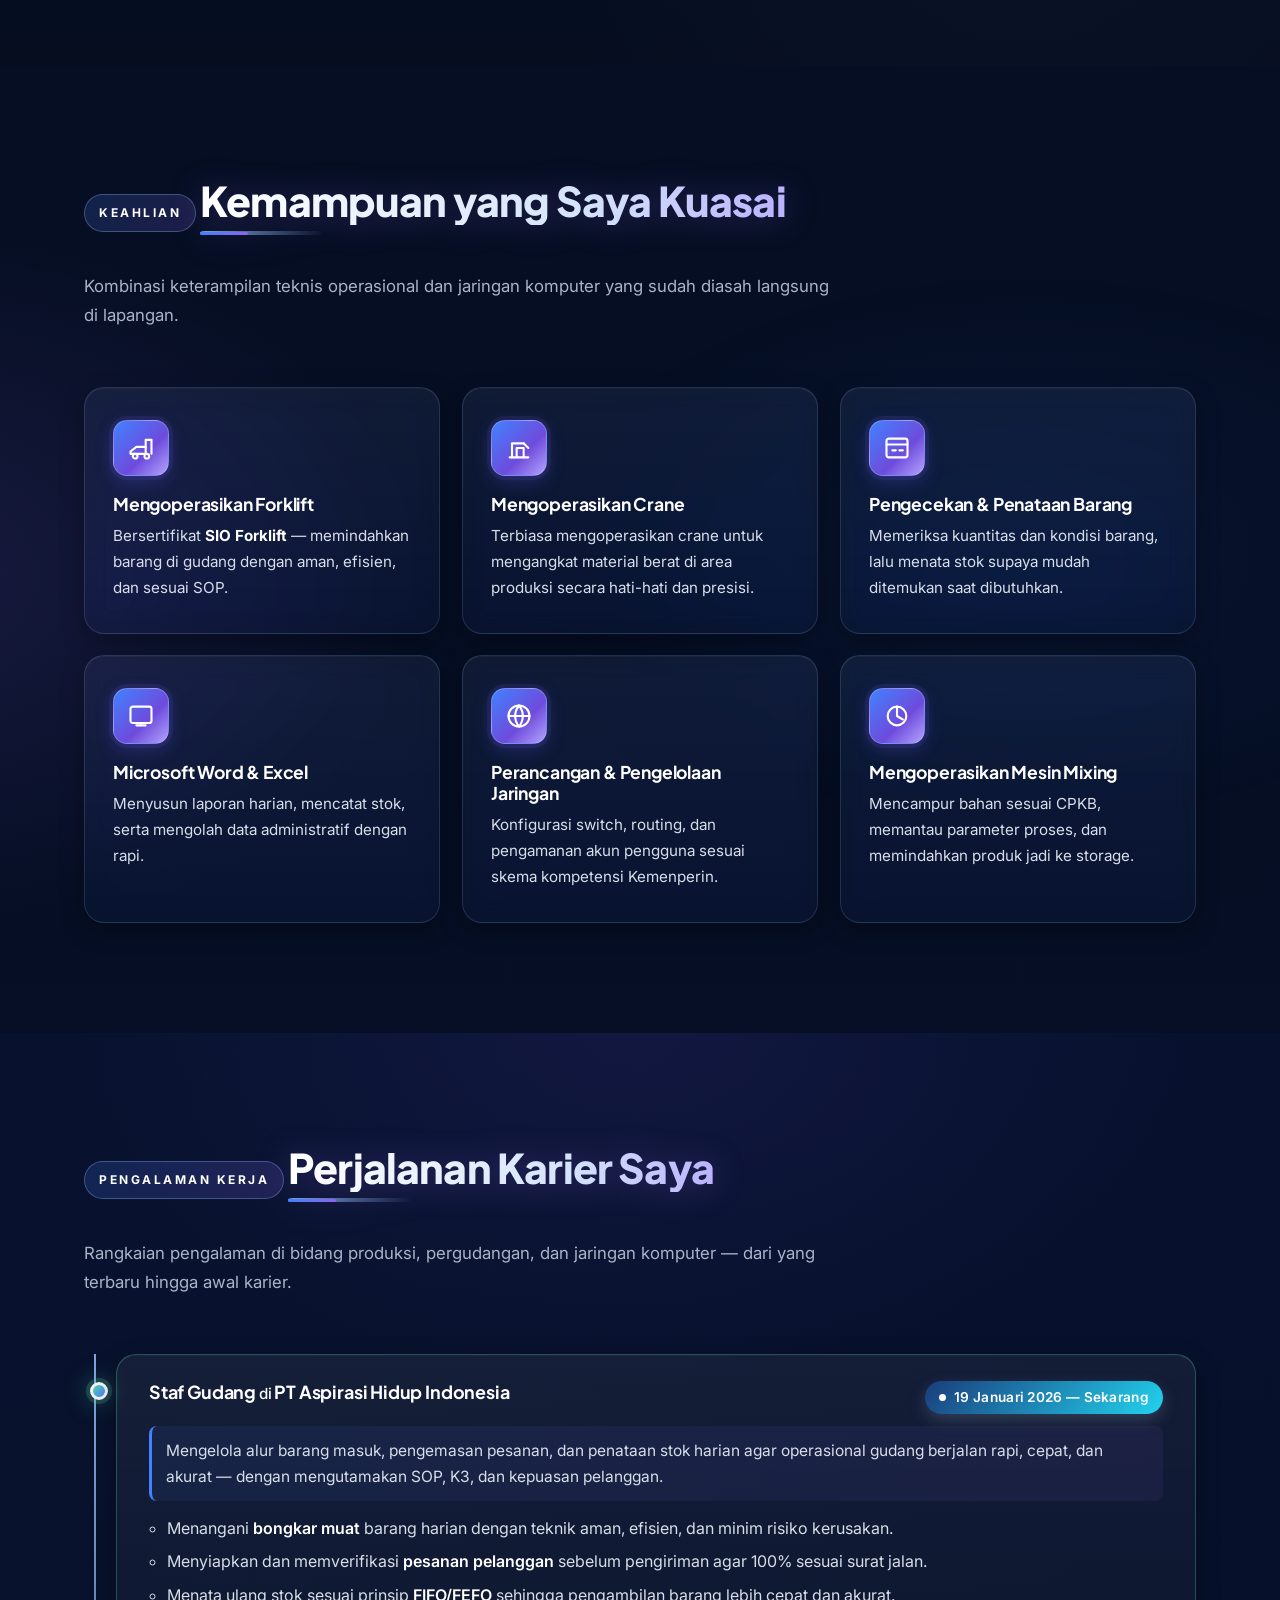
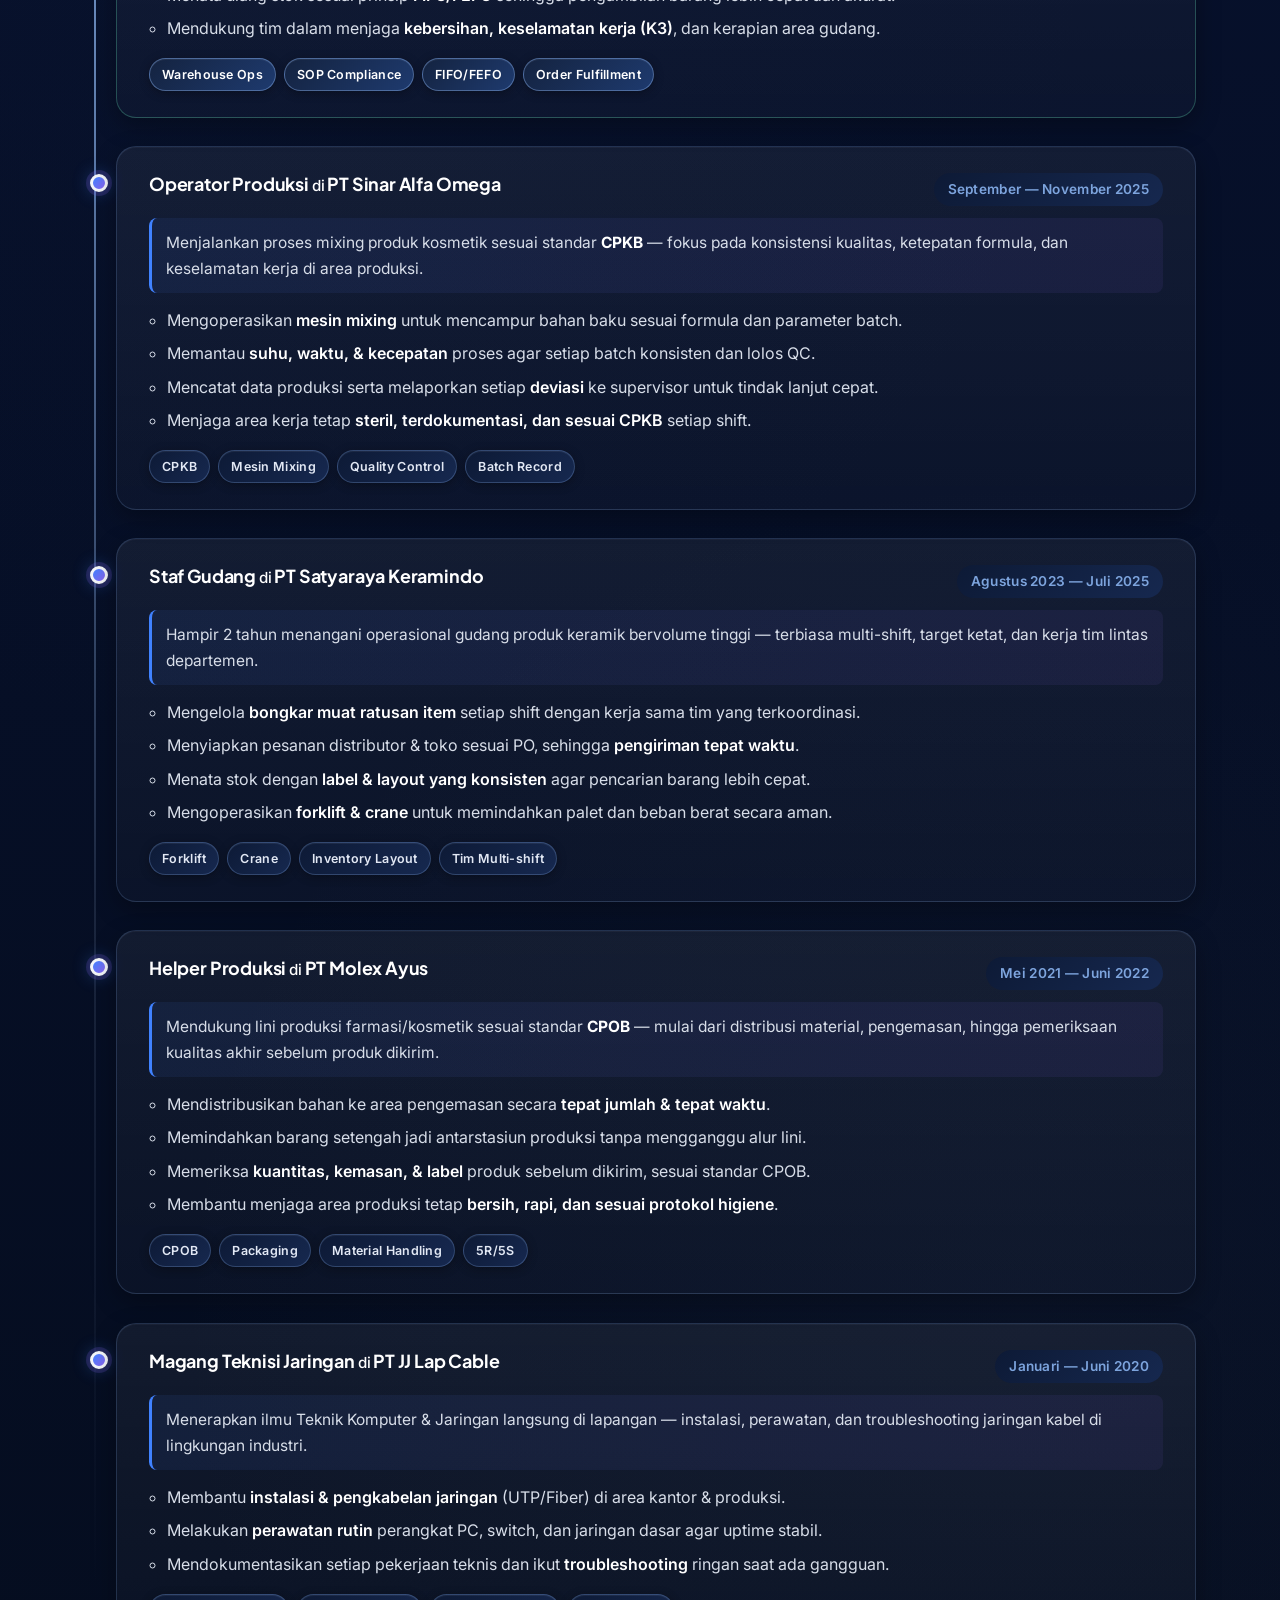
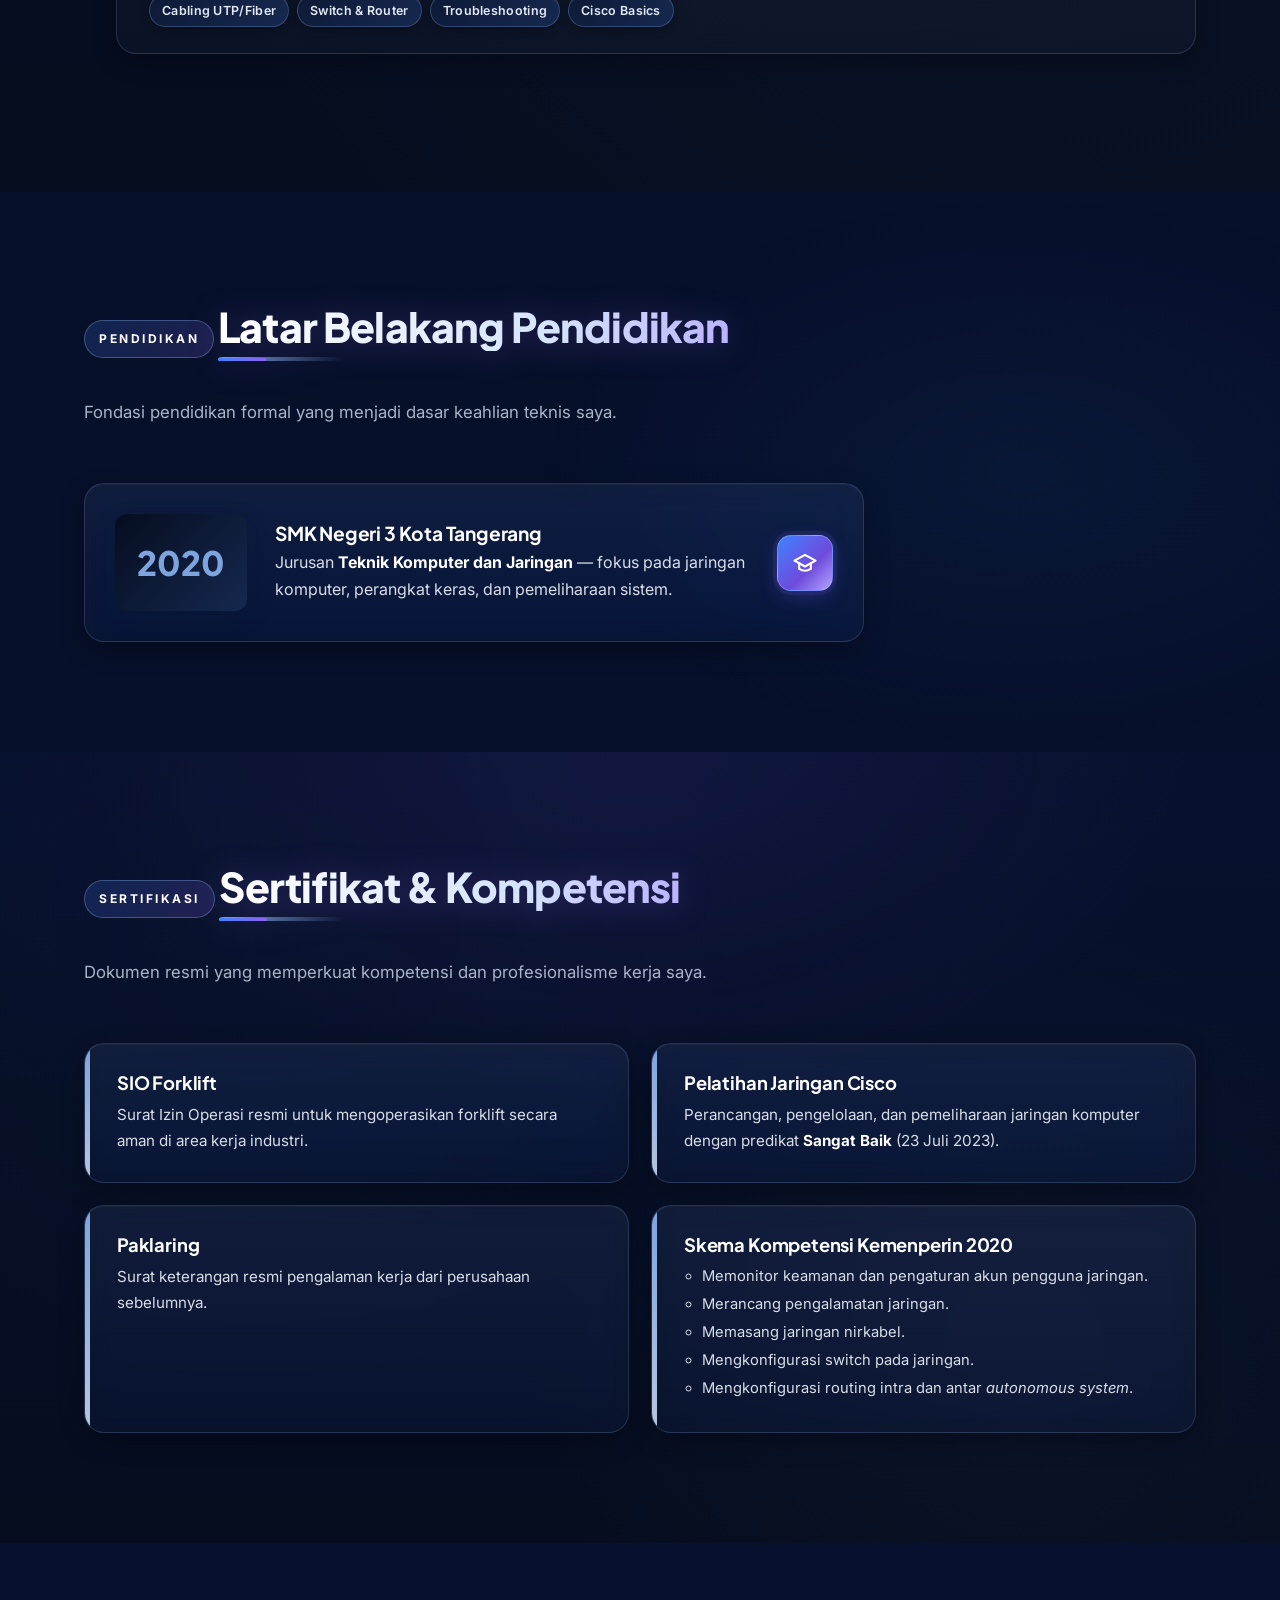
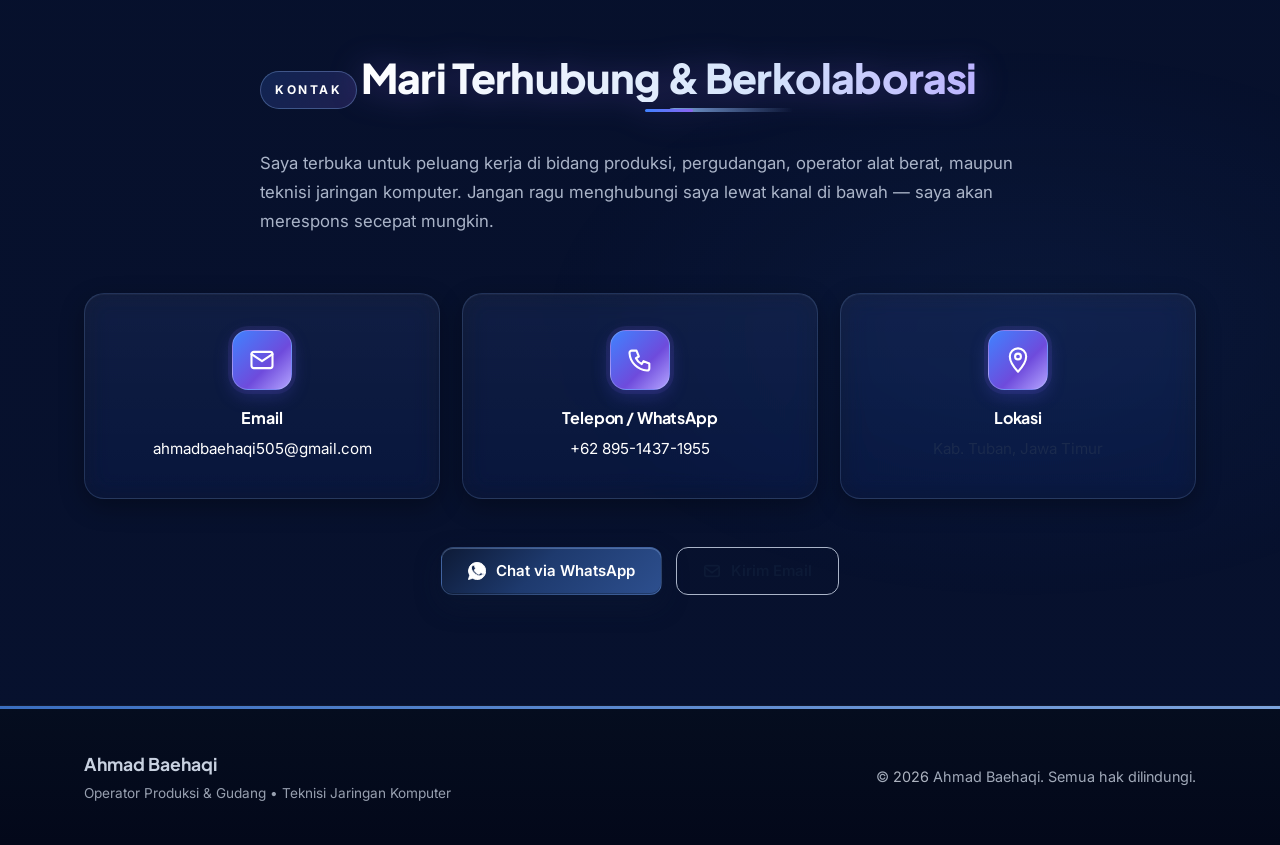
==== commit eac3fdf6: "feat: tambah halaman CV International (English) dengan print-to-PDF - Halaman cv.html dalam Bahasa I" ====
--- a/index.html
+++ b/index.html
@@ -53,6 +53,7 @@
           <li><a href="#experience">Pengalaman</a></li>
           <li><a href="#education">Pendidikan</a></li>
           <li><a href="#certifications">Sertifikasi</a></li>
+          <li><a href="cv.html">CV (EN)</a></li>
           <li><a href="#contact" class="nav-cta btn-ripple">Hubungi</a></li>
         </ul>
       </nav>
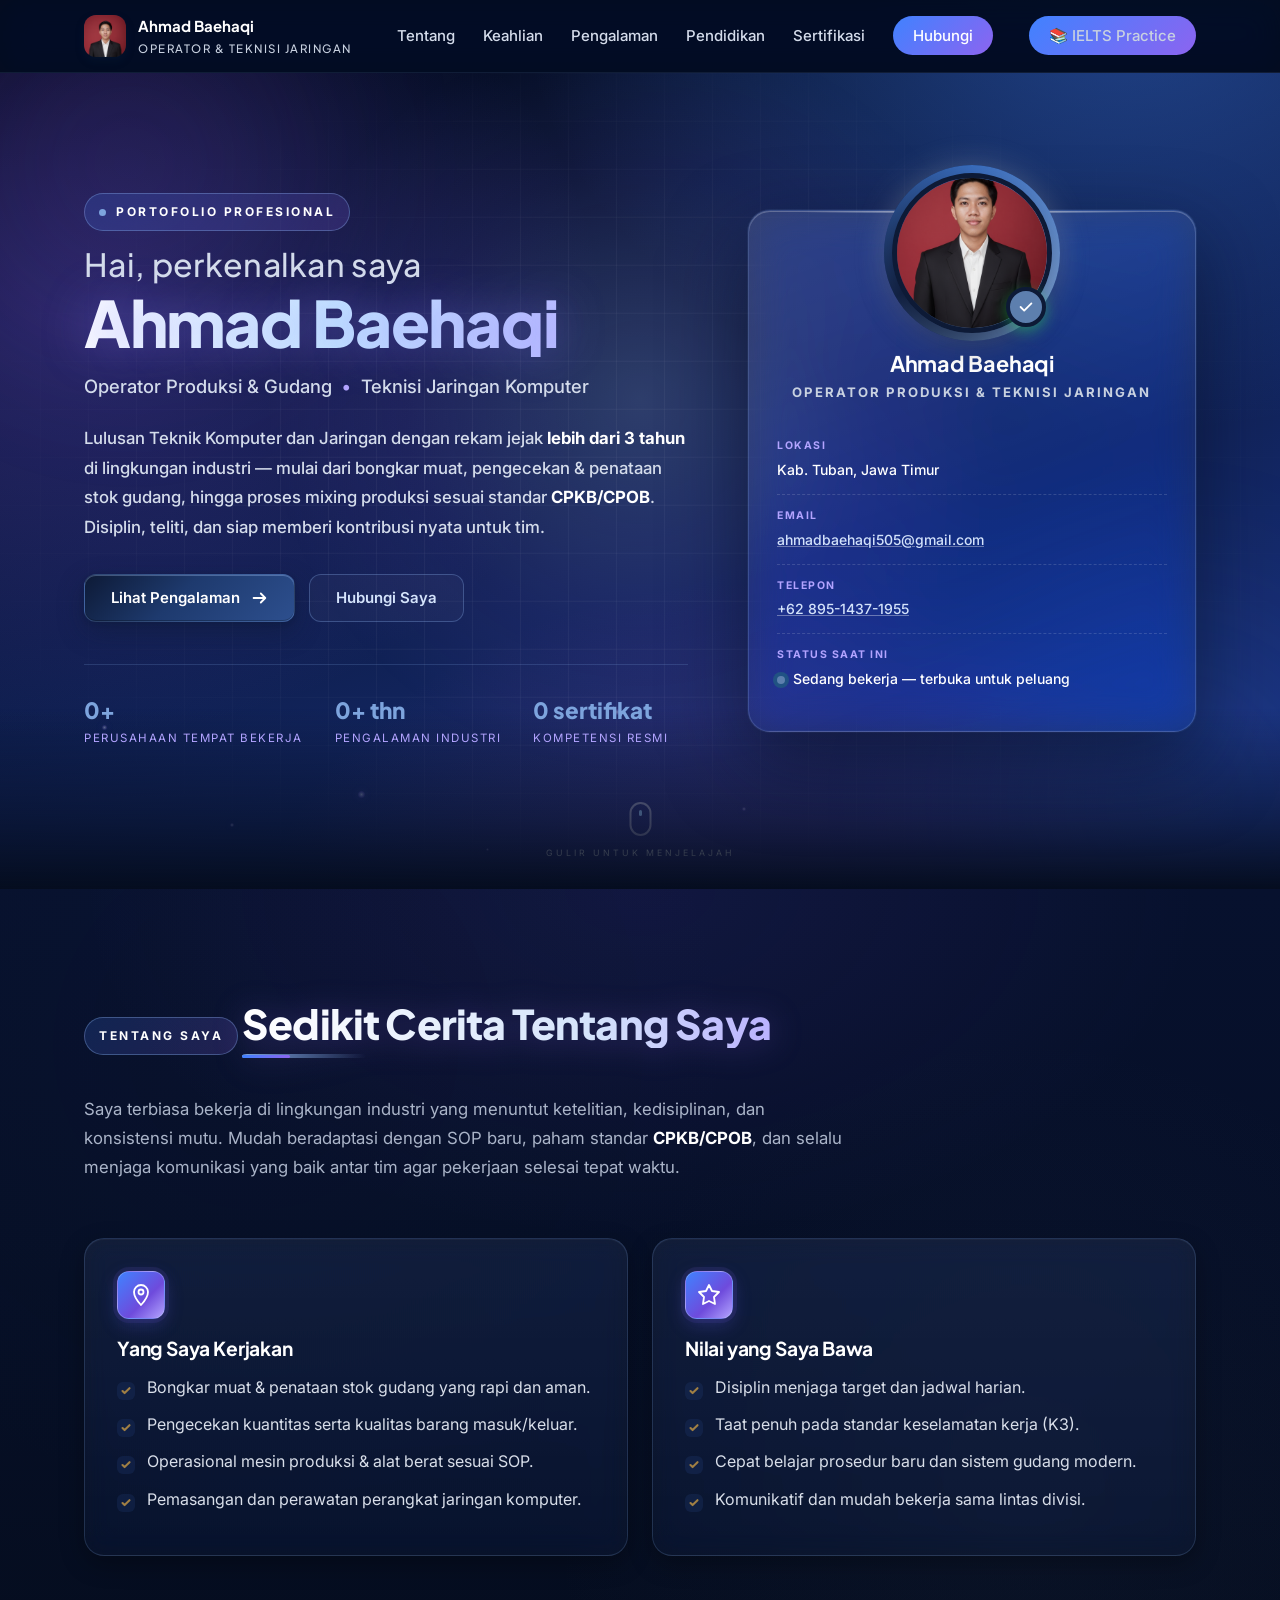
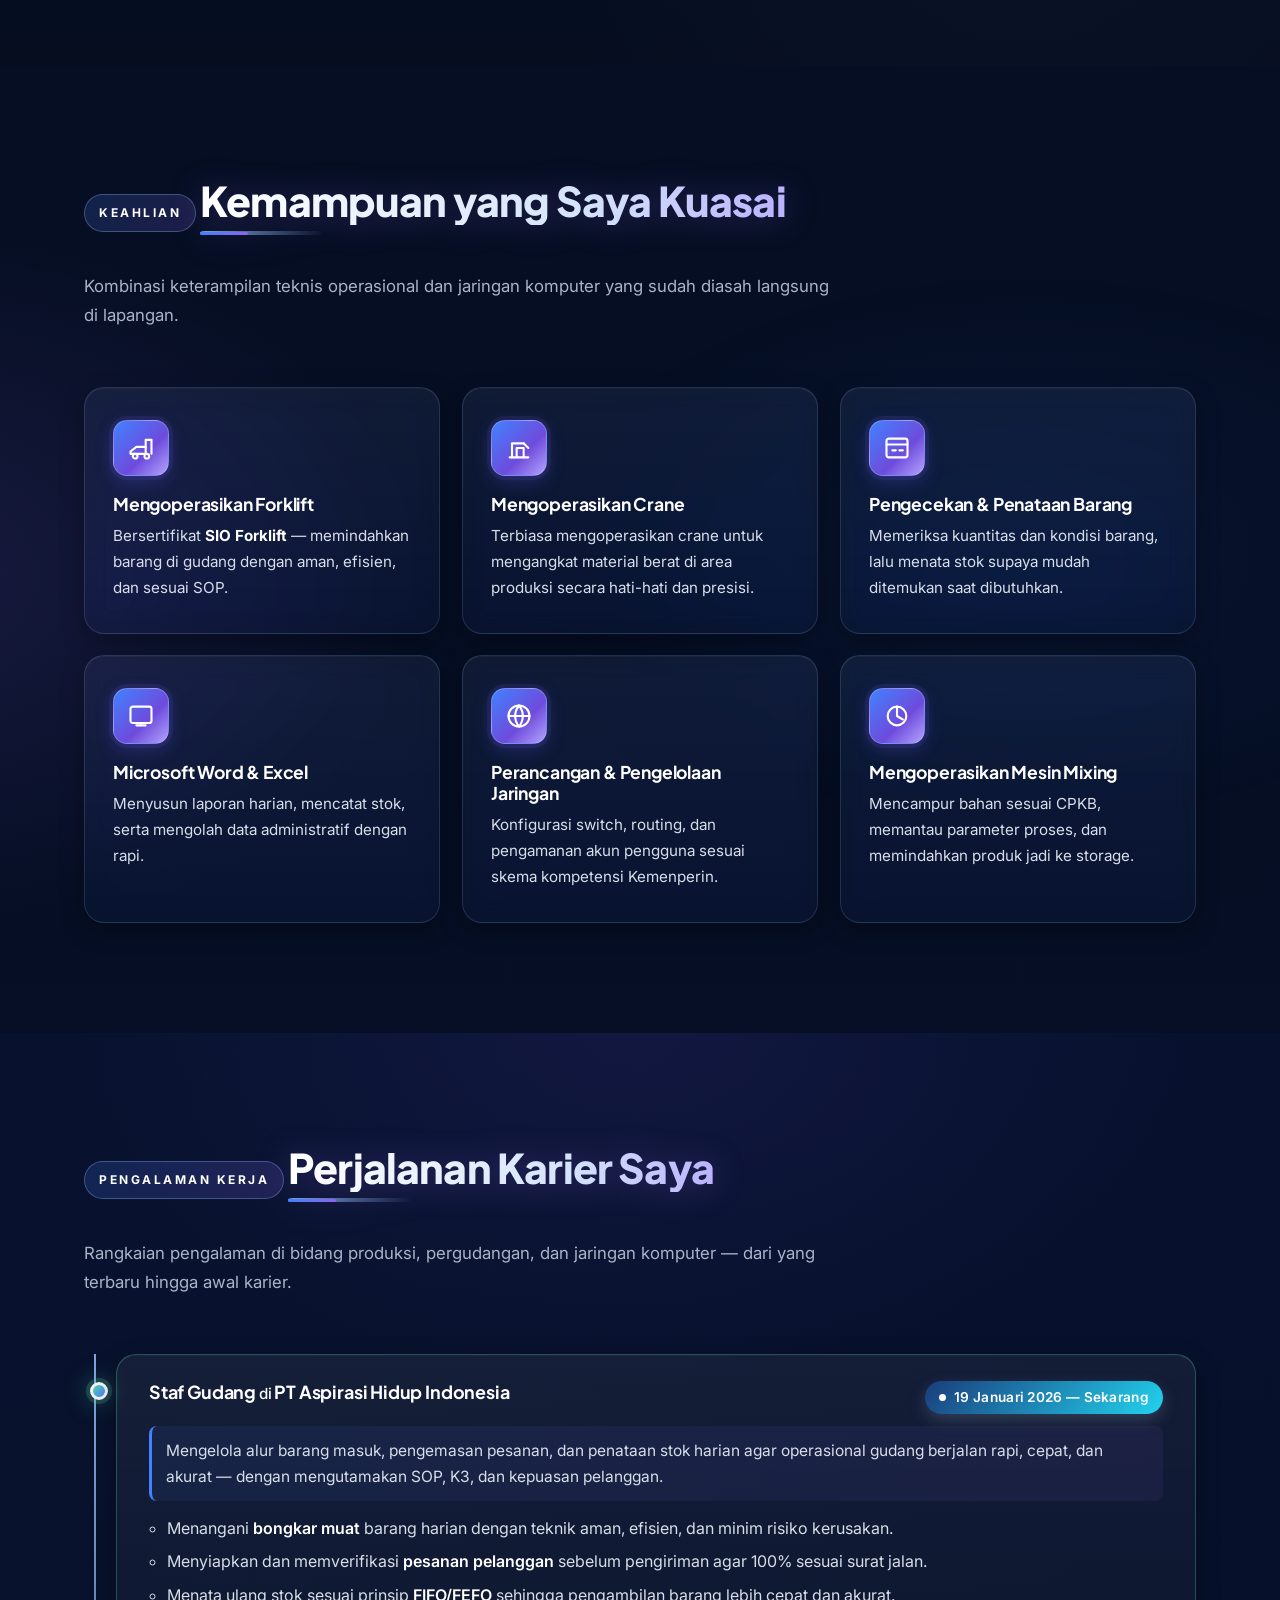
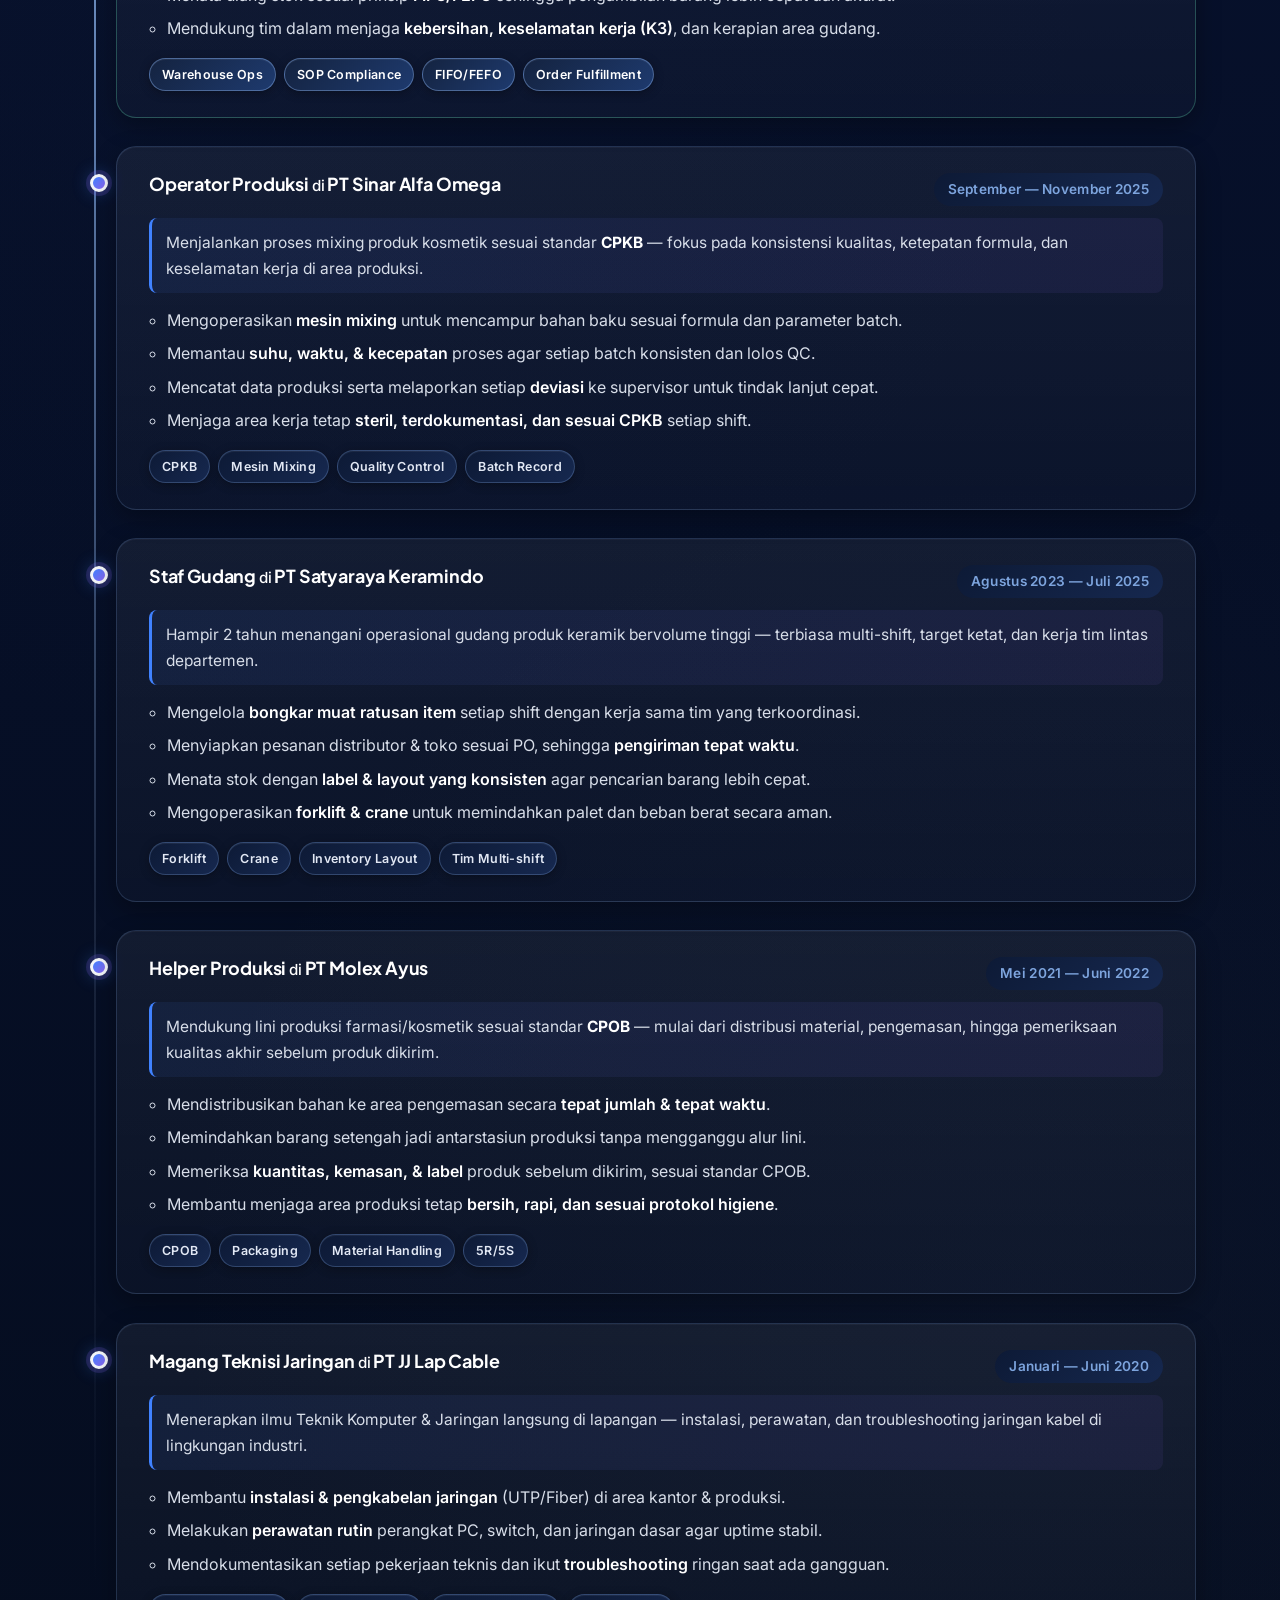
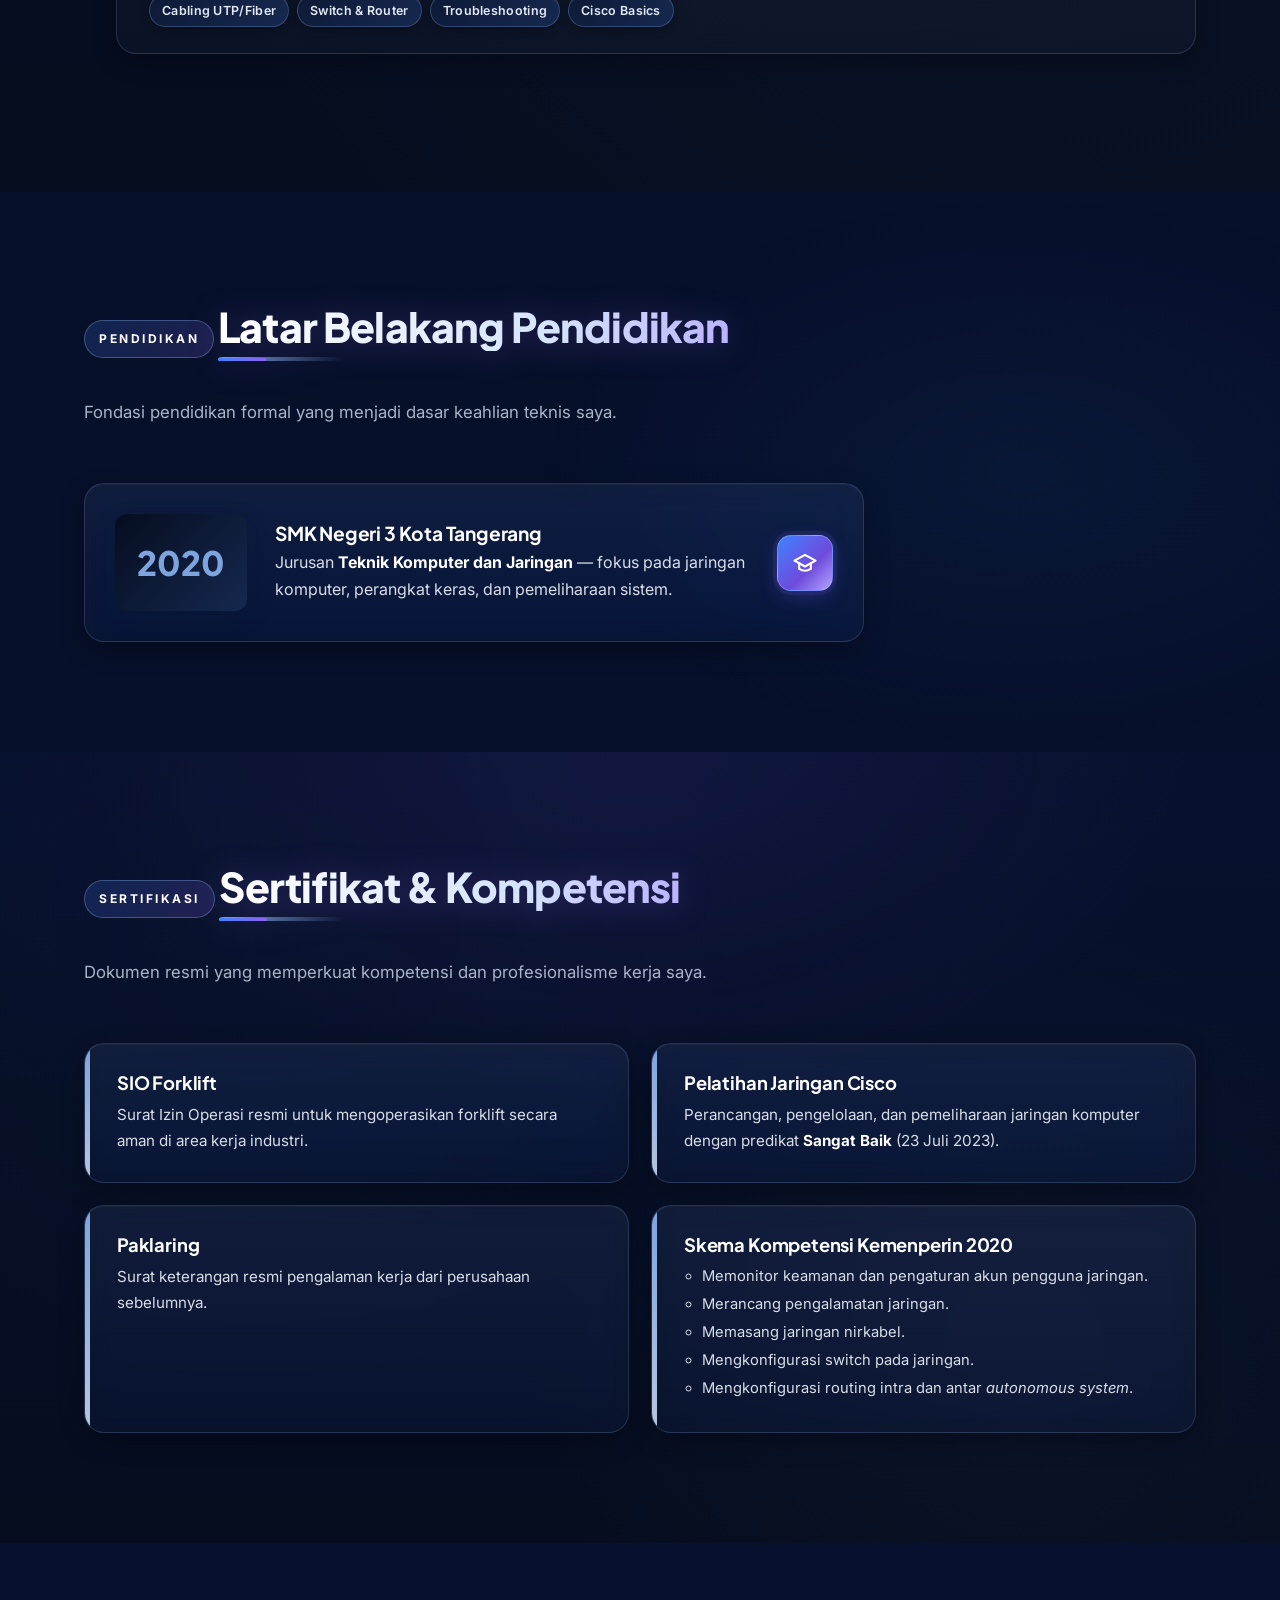
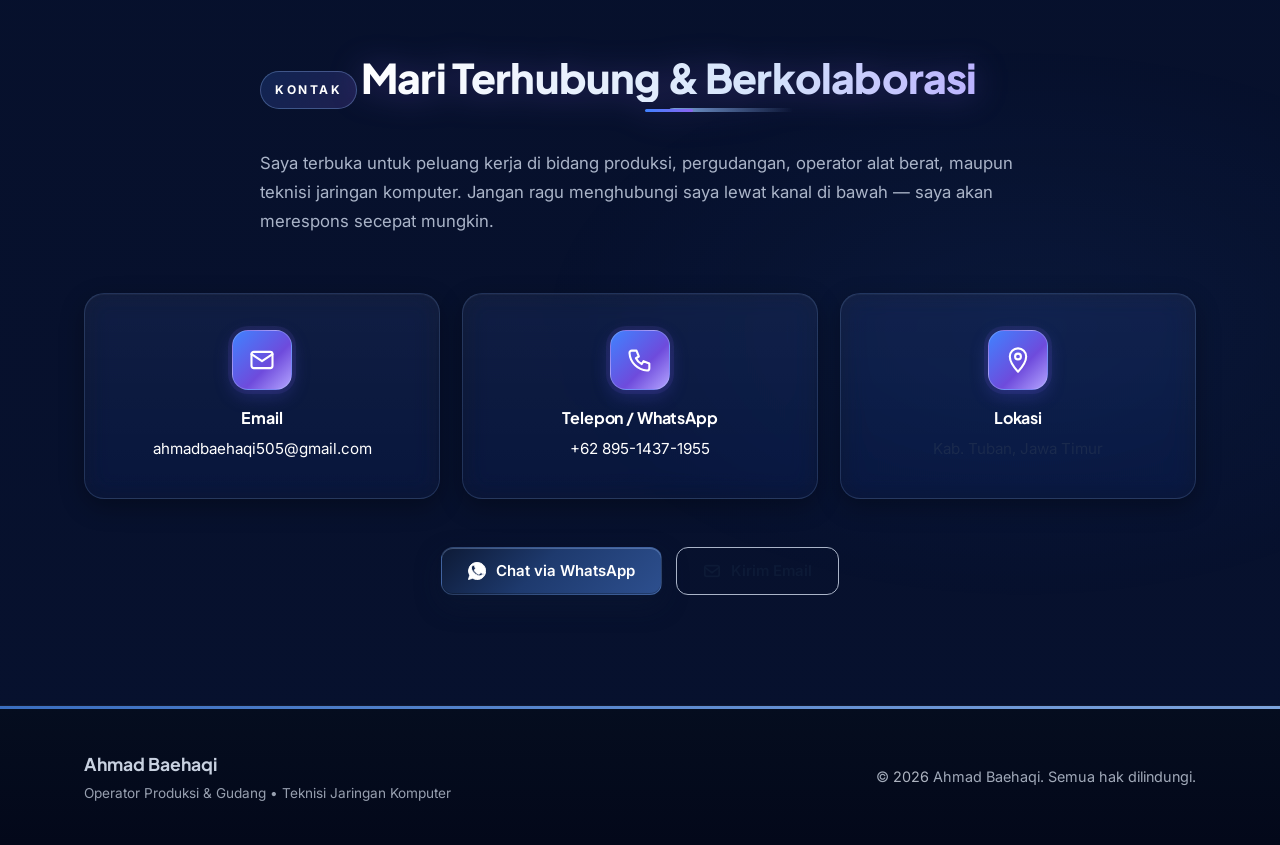
==== commit 11bed913: "Merge edc8436330eacb5b63f51a52b3456ec497758f49 into 31ea8bd4a539a0401bfc603f4c544b1be79188a2" ====
--- a/index.html
+++ b/index.html
@@ -53,8 +53,8 @@
           <li><a href="#experience">Pengalaman</a></li>
           <li><a href="#education">Pendidikan</a></li>
           <li><a href="#certifications">Sertifikasi</a></li>
-          <li><a href="cv.html">CV (EN)</a></li>
           <li><a href="#contact" class="nav-cta btn-ripple">Hubungi</a></li>
+          <li><a href="ielts/index.html" class="nav-cta btn-ripple" style="background:linear-gradient(135deg,#4f46e5,#0ea5e9);margin-left:0.5rem;">📚 IELTS Practice</a></li>
         </ul>
       </nav>
     </div>
